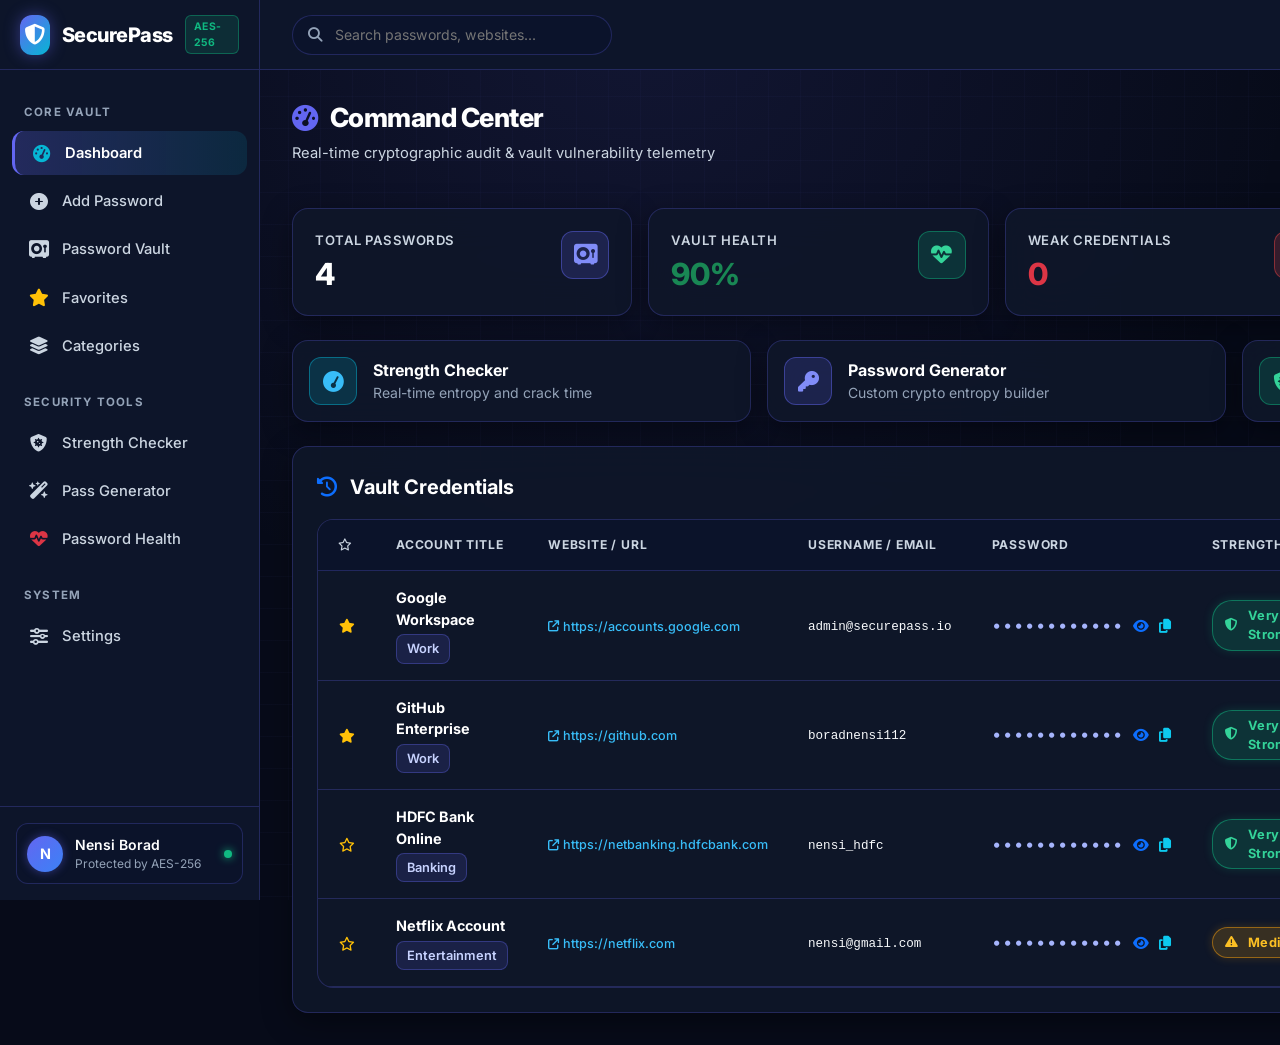
==== index.html @ ed56f52b "Enhance mobile responsiveness on GitHub Pages for Dashboard and Vault" ====
<!DOCTYPE html>
<html lang="en" data-theme="dark">
<head>
    <meta charset="utf-8" />
    <meta name="viewport" content="width=device-width, initial-scale=1.0" />
    <title>SecurePass – Smart Password Strength Checker & Secure Password Vault</title>
    
    <!-- Bootstrap 5 CSS -->
    <link href="https://cdn.jsdelivr.net/npm/bootstrap@5.3.3/dist/css/bootstrap.min.css" rel="stylesheet" />
    
    <!-- FontAwesome 6 Pro Icons -->
    <link rel="stylesheet" href="https://cdnjs.cloudflare.com/ajax/libs/font-awesome/6.5.1/css/all.min.css" />
    
    <!-- Google Fonts Inter & Poppins -->
    <link rel="preconnect" href="https://fonts.googleapis.com">
    <link rel="preconnect" href="https://fonts.gstatic.com" crossorigin>
    <link href="https://fonts.googleapis.com/css2?family=Inter:wght@300;400;500;600;700;800&family=Poppins:wght@500;600;700&display=swap" rel="stylesheet">
    
    <!-- Custom Cyber Stylesheets -->
    <link rel="stylesheet" href="wwwroot/css/cyber-theme.css" />
    <link rel="stylesheet" href="wwwroot/css/strength-meter.css" />
    <style>
        .view-section {
            display: none;
            animation: fadeIn 0.25s ease-in-out;
        }
        .view-section.active {
            display: block;
        }
        @keyframes fadeIn {
            from { opacity: 0; transform: translateY(6px); }
            to { opacity: 1; transform: translateY(0); }
        }
        .category-card {
            background: var(--bg-card);
            border: 1px solid var(--border-color);
            border-radius: var(--radius-lg);
            padding: 24px;
            transition: var(--transition-normal);
            cursor: pointer;
            text-decoration: none;
            display: block;
        }
        .category-card:hover {
            transform: translateY(-4px);
            border-color: var(--accent-purple);
            box-shadow: 0 10px 25px var(--accent-purple-glow);
        }
    </style>
</head>
<body class="cyber-grid-bg">
    <div class="app-wrapper">
        <!-- Sidebar Navigation (Exact match from _Layout.cshtml) -->
        <aside class="app-sidebar" id="appSidebar">
            <div class="sidebar-brand">
                <div class="brand-icon">
                    <i class="fa-solid fa-shield-halved"></i>
                </div>
                <div>
                    <div class="brand-text">SecurePass</div>
                </div>
                <span class="brand-badge ms-auto">AES-256</span>
            </div>

            <div class="sidebar-menu">
                <div class="menu-category-title">Core Vault</div>
                <a href="javascript:void(0)" class="nav-link-item active" onclick="navigateTo('dashboard', this)">
                    <i class="fa-solid fa-gauge-high"></i>
                    <span>Dashboard</span>
                </a>
                <a href="javascript:void(0)" class="nav-link-item" onclick="openAddModal()">
                    <i class="fa-solid fa-circle-plus"></i>
                    <span>Add Password</span>
                </a>
                <a href="javascript:void(0)" class="nav-link-item" onclick="navigateTo('vault', this)">
                    <i class="fa-solid fa-vault"></i>
                    <span>Password Vault</span>
                </a>
                <a href="javascript:void(0)" class="nav-link-item" onclick="navigateTo('favorites', this)">
                    <i class="fa-solid fa-star text-warning"></i>
                    <span>Favorites</span>
                </a>
                <a href="javascript:void(0)" class="nav-link-item" onclick="navigateTo('categories', this)">
                    <i class="fa-solid fa-layer-group"></i>
                    <span>Categories</span>
                </a>

                <div class="menu-category-title mt-2">Security Tools</div>
                <a href="javascript:void(0)" class="nav-link-item" onclick="navigateTo('checker', this)">
                    <i class="fa-solid fa-shield-virus"></i>
                    <span>Strength Checker</span>
                </a>
                <a href="javascript:void(0)" class="nav-link-item" onclick="navigateTo('generator', this)">
                    <i class="fa-solid fa-wand-magic-sparkles"></i>
                    <span>Pass Generator</span>
                </a>
                <a href="javascript:void(0)" class="nav-link-item" onclick="navigateTo('health', this)">
                    <i class="fa-solid fa-heart-pulse text-danger"></i>
                    <span>Password Health</span>
                </a>

                <div class="menu-category-title mt-2">System</div>
                <a href="javascript:void(0)" class="nav-link-item" onclick="navigateTo('settings', this)">
                    <i class="fa-solid fa-sliders"></i>
                    <span>Settings</span>
                </a>
            </div>

            <div class="sidebar-footer">
                <div class="user-quick-pill">
                    <div class="user-avatar">
                        N
                    </div>
                    <div class="overflow-hidden flex-grow-1">
                        <div class="fw-semibold text-truncate small">Nensi Borad</div>
                        <div class="text-muted small text-truncate" style="font-size: 0.75rem;">Protected by AES-256</div>
                    </div>
                    <span class="status-dot ms-2 position-static" title="Secure Session Active"></span>
                </div>
            </div>
        </aside>

        <!-- Main Content Wrapper -->
        <div class="app-main">
            <!-- Top Header -->
            <header class="app-topbar">
                <div class="topbar-left">
                    <button class="sidebar-toggle-btn d-lg-none" id="sidebarToggleBtn" onclick="toggleSidebar()">
                        <i class="fa-solid fa-bars"></i>
                    </button>
                    <div class="topbar-search-form d-none d-md-block">
                        <i class="fa-solid fa-magnifying-glass topbar-search-icon"></i>
                        <input type="text" id="globalSearchInput" class="topbar-search-input" placeholder="Search passwords, websites..." oninput="handleGlobalSearch(this.value)" />
                    </div>
                </div>

                <div class="topbar-right">
                    <button type="button" class="btn-cyber-primary py-2 px-3 small" onclick="openAddModal()">
                        <i class="fa-solid fa-plus"></i> <span class="d-none d-sm-inline">New Password</span>
                    </button>

                    <button class="icon-button" id="themeToggleBtn" title="Toggle Light/Dark Theme" onclick="toggleAppTheme()">
                        <i class="fa-solid fa-moon"></i>
                    </button>

                    <div class="user-avatar" style="width: 36px; height: 36px; cursor: pointer;" title="Nensi Borad">
                        N
                    </div>
                </div>
            </header>

            <!-- Dynamic Views Container -->
            <div class="page-container">

                <!-- 1. DASHBOARD VIEW (Default View) -->
                <div id="view-dashboard" class="view-section active">
                    <div class="page-header">
                        <div>
                            <h1 class="page-title"><i class="fa-solid fa-gauge-high"></i> Command Center</h1>
                            <p class="page-subtitle">Real-time cryptographic audit & vault vulnerability telemetry</p>
                        </div>
                        <div class="d-flex gap-2">
                            <button type="button" class="btn-cyber-primary" onclick="openAddModal()">
                                <i class="fa-solid fa-plus"></i> Add Credential
                            </button>
                            <button type="button" class="btn-cyber-outline" onclick="navigateTo('generator')">
                                <i class="fa-solid fa-wand-magic-sparkles"></i> Generator
                            </button>
                        </div>
                    </div>

                    <!-- 4 Stat Cards -->
                    <div class="row g-3 mb-4">
                        <div class="col-xl-3 col-6">
                            <div class="cyber-card stat-card h-100" onclick="navigateTo('vault')" style="cursor: pointer;">
                                <div class="stat-info">
                                    <div class="stat-label">Total Passwords</div>
                                    <div class="stat-value" id="dashTotalCount">4</div>
                                </div>
                                <div class="stat-icon purple"><i class="fa-solid fa-vault"></i></div>
                            </div>
                        </div>
                        <div class="col-xl-3 col-6">
                            <div class="cyber-card stat-card h-100" onclick="navigateTo('health')" style="cursor: pointer;">
                                <div class="stat-info">
                                    <div class="stat-label">Vault Health</div>
                                    <div class="stat-value text-success" id="dashHealthScore">85%</div>
                                </div>
                                <div class="stat-icon green"><i class="fa-solid fa-heart-pulse"></i></div>
                            </div>
                        </div>
                        <div class="col-xl-3 col-6">
                            <div class="cyber-card stat-card h-100" onclick="navigateTo('health')" style="cursor: pointer;">
                                <div class="stat-info">
                                    <div class="stat-label">Weak Credentials</div>
                                    <div class="stat-value text-danger" id="dashWeakCount">1</div>
                                </div>
                                <div class="stat-icon red"><i class="fa-solid fa-triangle-exclamation"></i></div>
                            </div>
                        </div>
                        <div class="col-xl-3 col-6">
                            <div class="cyber-card stat-card h-100" onclick="navigateTo('health')" style="cursor: pointer;">
                                <div class="stat-info">
                                    <div class="stat-label">Expired (>90d)</div>
                                    <div class="stat-value text-warning" id="dashExpiredCount">1</div>
                                </div>
                                <div class="stat-icon orange"><i class="fa-solid fa-clock-rotate-left"></i></div>
                            </div>
                        </div>
                    </div>

                    <!-- Quick Action Cards -->
                    <div class="row g-3 mb-4">
                        <div class="col-lg-4">
                            <div class="cyber-card p-3 d-flex align-items-center gap-3" onclick="navigateTo('checker')" style="cursor: pointer;">
                                <div class="stat-icon cyan"><i class="fa-solid fa-gauge-simple-high"></i></div>
                                <div>
                                    <div class="fw-bold text-theme-primary">Strength Checker</div>
                                    <div class="text-muted small">Real-time entropy and crack time</div>
                                </div>
                            </div>
                        </div>
                        <div class="col-lg-4">
                            <div class="cyber-card p-3 d-flex align-items-center gap-3" onclick="navigateTo('generator')" style="cursor: pointer;">
                                <div class="stat-icon purple"><i class="fa-solid fa-key"></i></div>
                                <div>
                                    <div class="fw-bold text-theme-primary">Password Generator</div>
                                    <div class="text-muted small">Custom crypto entropy builder</div>
                                </div>
                            </div>
                        </div>
                        <div class="col-lg-4">
                            <div class="cyber-card p-3 d-flex align-items-center gap-3" onclick="navigateTo('health')" style="cursor: pointer;">
                                <div class="stat-icon green"><i class="fa-solid fa-shield-virus"></i></div>
                                <div>
                                    <div class="fw-bold text-theme-primary">Security Health Audit</div>
                                    <div class="text-muted small">Scan duplicate and stale logins</div>
                                </div>
                            </div>
                        </div>
                    </div>

                    <!-- Recent Passwords Table -->
                    <div class="cyber-card">
                        <div class="d-flex justify-content-between align-items-center mb-3">
                            <h5 class="text-theme-primary fw-bold m-0"><i class="fa-solid fa-clock-rotate-left text-primary me-2"></i> Vault Credentials</h5>
                            <button class="btn btn-sm btn-cyber-outline py-1 px-3" onclick="navigateTo('vault')">View All &rarr;</button>
                        </div>
                        <!-- Desktop Table (>= 768px) -->
                        <div class="cyber-table-wrapper d-none d-md-block">
                            <table class="cyber-table">
                                <thead>
                                    <tr>
                                        <th style="width: 35px;"><i class="fa-regular fa-star"></i></th>
                                        <th>Account Title</th>
                                        <th>Website / URL</th>
                                        <th>Username / Email</th>
                                        <th>Password</th>
                                        <th>Strength</th>
                                        <th>Score</th>
                                        <th>Age / Expiry</th>
                                        <th class="text-end">Actions</th>
                                    </tr>
                                </thead>
                                <tbody id="dashTableBody">
                                    <!-- Populated dynamically -->
                                </tbody>
                            </table>
                        </div>
                        <!-- Mobile Cards (< 768px) -->
                        <div class="mobile-vault-cards d-md-none d-flex flex-column gap-3" id="dashMobileCards">
                            <!-- Populated dynamically -->
                        </div>
                    </div>
                </div>

                <!-- 2. PASSWORD VAULT VIEW -->
                <div id="view-vault" class="view-section">
                    <div class="page-header">
                        <div>
                            <h1 class="page-title"><i class="fa-solid fa-vault"></i> Password Vault</h1>
                            <p class="page-subtitle">Manage and audit zero-knowledge encrypted credentials</p>
                        </div>
                        <div>
                            <button type="button" class="btn-cyber-primary" onclick="openAddModal()">
                                <i class="fa-solid fa-plus"></i> Add New Password
                            </button>
                        </div>
                    </div>

                    <div class="cyber-card mb-4 p-3 d-flex justify-content-between align-items-center flex-wrap gap-3">
                        <div class="d-flex align-items-center gap-2 flex-grow-1" style="max-width: 400px;">
                            <input type="text" id="vaultFilterInput" class="cyber-input py-2" placeholder="Search accounts, usernames, domains..." oninput="renderVaultViews()">
                        </div>
                        <div class="d-flex align-items-center gap-2">
                            <select id="vaultCategoryFilter" class="cyber-select py-2" onchange="renderVaultViews()">
                                <option value="All">All Categories</option>
                                <option value="Work">Work</option>
                                <option value="Banking">Banking</option>
                                <option value="Social">Social</option>
                                <option value="Personal">Personal</option>
                                <option value="Entertainment">Entertainment</option>
                            </select>
                        </div>
                    </div>

                    <!-- Desktop Table (>= 768px) -->
                    <div class="cyber-table-wrapper d-none d-md-block">
                        <table class="cyber-table">
                            <thead>
                                <tr>
                                    <th style="width: 35px;"><i class="fa-regular fa-star"></i></th>
                                    <th>Account Title</th>
                                    <th>Website / URL</th>
                                    <th>Username / Email</th>
                                    <th>Password</th>
                                    <th>Strength</th>
                                    <th>Score</th>
                                    <th>Age / Expiry</th>
                                    <th class="text-end">Actions</th>
                                </tr>
                            </thead>
                            <tbody id="fullVaultTableBody">
                                <!-- Populated dynamically -->
                            </tbody>
                        </table>
                    </div>

                    <!-- Mobile Cards (< 768px) -->
                    <div class="mobile-vault-cards d-md-none d-flex flex-column gap-3" id="vaultMobileCards">
                        <!-- Populated dynamically -->
                    </div>
                </div>

                <!-- 3. STRENGTH CHECKER VIEW -->
                <div id="view-checker" class="view-section">
                    <div class="page-header">
                        <div>
                            <h1 class="page-title"><i class="fa-solid fa-shield-virus"></i> Real-Time Password Strength Checker</h1>
                            <p class="page-subtitle">Live Shannon entropy, brute-force crack time, and heuristic analysis</p>
                        </div>
                    </div>

                    <div class="row g-4">
                        <div class="col-lg-7">
                            <div class="cyber-card mb-4">
                                <label class="cyber-label mb-2"><i class="fa-solid fa-key me-2 text-primary"></i> Enter Password to Inspect</label>
                                <div class="input-with-icon mb-3">
                                    <i class="fa-solid fa-lock input-icon"></i>
                                    <input type="password" id="chkPassInput" class="cyber-input" placeholder="Type or paste any password..." autocomplete="off">
                                    <button type="button" id="chkEyeBtn" class="input-action-btn" onclick="toggleCheckerEye()">
                                        <i class="fa-solid fa-eye"></i>
                                    </button>
                                </div>

                                <div class="strength-bar-container mb-2">
                                    <div class="strength-bar-segment" id="cSeg1"></div>
                                    <div class="strength-bar-segment" id="cSeg2"></div>
                                    <div class="strength-bar-segment" id="cSeg3"></div>
                                    <div class="strength-bar-segment" id="cSeg4"></div>
                                </div>
                                <div class="d-flex justify-content-between align-items-center mt-2">
                                    <span class="small text-muted">Evaluation Rating:</span>
                                    <span id="chkBadge" class="badge-strength weak"><i class="fa-solid fa-circle-exclamation me-1"></i> Empty</span>
                                </div>
                            </div>

                            <div class="cyber-card">
                                <h5 class="text-theme-primary fw-bold mb-3"><i class="fa-solid fa-lightbulb text-warning me-2"></i> Security Recommendations</h5>
                                <div id="chkSuggestions">
                                    <div class="cyber-alert cyber-alert-info mb-0">
                                        <i class="fa-solid fa-info-circle"></i>
                                        <div>Type a password to evaluate its real-time resistance to attacks.</div>
                                    </div>
                                </div>
                            </div>
                        </div>

                        <div class="col-lg-5">
                            <div class="cyber-card text-center mb-4">
                                <h5 class="text-theme-primary fw-bold mb-3"><i class="fa-solid fa-shield-halved text-cyan me-2"></i> Security Score</h5>
                                <div class="circular-gauge-wrapper my-3 mx-auto">
                                    <svg class="circular-gauge-svg" viewBox="0 0 100 100">
                                        <circle class="circular-gauge-bg" cx="50" cy="50" r="45"></circle>
                                        <circle class="circular-gauge-meter" id="chkMeter" cx="50" cy="50" r="45" style="stroke-dashoffset: 283; stroke: #EF4444;"></circle>
                                    </svg>
                                    <div class="circular-gauge-content">
                                        <div class="circular-gauge-number" id="chkScoreNum">0</div>
                                        <div class="circular-gauge-unit" id="chkScoreUnit">Score</div>
                                    </div>
                                </div>
                                <div class="row g-2 mt-2">
                                    <div class="col-6">
                                        <div class="p-3 rounded-3" style="background: rgba(8, 14, 30, 0.6); border: 1px solid var(--border-color);">
                                            <div class="text-muted small mb-1">Brute-Force Crack</div>
                                            <div class="fw-bold text-theme-primary" id="chkCrackTime">Instant</div>
                                        </div>
                                    </div>
                                    <div class="col-6">
                                        <div class="p-3 rounded-3" style="background: rgba(8, 14, 30, 0.6); border: 1px solid var(--border-color);">
                                            <div class="text-muted small mb-1">Shannon Entropy</div>
                                            <div class="fw-bold text-cyan" id="chkEntropy">0 bits</div>
                                        </div>
                                    </div>
                                </div>
                            </div>

                            <div class="cyber-card">
                                <h5 class="text-theme-primary fw-bold mb-3"><i class="fa-solid fa-list-check text-primary me-2"></i> Hardness Matrix</h5>
                                <ul class="rule-checklist p-0 m-0" id="chkRuleList" style="list-style: none;">
                                    <li class="rule-item" id="r-len"><div class="rule-icon"><i class="fa-solid fa-xmark"></i></div> <span>At least 8 characters long</span></li>
                                    <li class="rule-item" id="r-up"><div class="rule-icon"><i class="fa-solid fa-xmark"></i></div> <span>Uppercase letters (A-Z)</span></li>
                                    <li class="rule-item" id="r-low"><div class="rule-icon"><i class="fa-solid fa-xmark"></i></div> <span>Lowercase letters (a-z)</span></li>
                                    <li class="rule-item" id="r-num"><div class="rule-icon"><i class="fa-solid fa-xmark"></i></div> <span>Numerical digits (0-9)</span></li>
                                    <li class="rule-item" id="r-sym"><div class="rule-icon"><i class="fa-solid fa-xmark"></i></div> <span>Special symbols (!@#$%^&*)</span></li>
                                    <li class="rule-item" id="r-rep"><div class="rule-icon"><i class="fa-solid fa-check"></i></div> <span>No repeated characters (aaa, 111)</span></li>
                                    <li class="rule-item" id="r-seq"><div class="rule-icon"><i class="fa-solid fa-check"></i></div> <span>No keyboard walks (qwerty, 12345)</span></li>
                                    <li class="rule-item" id="r-com"><div class="rule-icon"><i class="fa-solid fa-check"></i></div> <span>Not in common breached passwords list</span></li>
                                </ul>
                            </div>
                        </div>
                    </div>
                </div>

                <!-- 4. PASSWORD GENERATOR VIEW -->
                <div id="view-generator" class="view-section">
                    <div class="page-header">
                        <div>
                            <h1 class="page-title"><i class="fa-solid fa-wand-magic-sparkles"></i> Password Generator</h1>
                            <p class="page-subtitle">Cryptographically secure, random high-entropy passwords</p>
                        </div>
                    </div>

                    <div class="row justify-content-center">
                        <div class="col-lg-8">
                            <div class="cyber-card p-4 p-md-5 mb-4">
                                <div class="p-3 p-md-4 rounded-3 mb-4 d-flex align-items-center justify-content-between flex-wrap gap-3" style="background: rgba(8, 14, 30, 0.9); border: 2px solid var(--border-glow);">
                                    <span id="genDisplay" class="fs-4 font-monospace fw-bold text-theme-primary text-break" style="letter-spacing: 1px;">Click Generate</span>
                                    <div class="d-flex gap-2">
                                        <button type="button" class="btn-cyber-outline" onclick="doGeneratePass()" title="Refresh">
                                            <i class="fa-solid fa-rotate"></i> Refresh
                                        </button>
                                        <button type="button" class="btn-cyber-primary" onclick="copyGenPass()" title="Copy">
                                            <i class="fa-solid fa-copy"></i> Copy
                                        </button>
                                    </div>
                                </div>

                                <div class="mb-4">
                                    <div class="d-flex justify-content-between align-items-center mb-2">
                                        <label class="cyber-label m-0">Password Length: <span id="genLenNum" class="text-cyan fw-bold fs-5">16</span> characters</label>
                                    </div>
                                    <input type="range" class="form-range" id="genSlider" min="8" max="32" value="16" oninput="document.getElementById('genLenNum').innerText = this.value; doGeneratePass();">
                                </div>

                                <div class="row g-3 mb-4">
                                    <div class="col-md-6">
                                        <div class="d-flex align-items-center justify-content-between p-3 rounded-3" style="background: rgba(8, 14, 30, 0.6); border: 1px solid var(--border-color);">
                                            <span>Uppercase Letters (A-Z)</span>
                                            <label class="cyber-switch">
                                                <input type="checkbox" id="gUpper" checked onchange="doGeneratePass()">
                                                <span class="switch-slider"></span>
                                            </label>
                                        </div>
                                    </div>
                                    <div class="col-md-6">
                                        <div class="d-flex align-items-center justify-content-between p-3 rounded-3" style="background: rgba(8, 14, 30, 0.6); border: 1px solid var(--border-color);">
                                            <span>Lowercase Letters (a-z)</span>
                                            <label class="cyber-switch">
                                                <input type="checkbox" id="gLower" checked onchange="doGeneratePass()">
                                                <span class="switch-slider"></span>
                                            </label>
                                        </div>
                                    </div>
                                    <div class="col-md-6">
                                        <div class="d-flex align-items-center justify-content-between p-3 rounded-3" style="background: rgba(8, 14, 30, 0.6); border: 1px solid var(--border-color);">
                                            <span>Numbers (0-9)</span>
                                            <label class="cyber-switch">
                                                <input type="checkbox" id="gDigits" checked onchange="doGeneratePass()">
                                                <span class="switch-slider"></span>
                                            </label>
                                        </div>
                                    </div>
                                    <div class="col-md-6">
                                        <div class="d-flex align-items-center justify-content-between p-3 rounded-3" style="background: rgba(8, 14, 30, 0.6); border: 1px solid var(--border-color);">
                                            <span>Special Symbols (!@#$%)</span>
                                            <label class="cyber-switch">
                                                <input type="checkbox" id="gSymbols" checked onchange="doGeneratePass()">
                                                <span class="switch-slider"></span>
                                            </label>
                                        </div>
                                    </div>
                                </div>

                                <div class="d-flex justify-content-end gap-2">
                                    <button type="button" class="btn-cyber-success px-4 py-2" onclick="saveGenToVault()">
                                        <i class="fa-solid fa-vault me-1"></i> Save to Vault
                                    </button>
                                </div>
                            </div>
                        </div>
                    </div>
                </div>

                <!-- 5. FAVORITES VIEW -->
                <div id="view-favorites" class="view-section">
                    <div class="page-header">
                        <div>
                            <h1 class="page-title"><i class="fa-solid fa-star text-warning"></i> Favorite Accounts</h1>
                            <p class="page-subtitle">Starred high-priority credentials for rapid access</p>
                        </div>
                    </div>
                    <div class="row g-3" id="favoritesGrid">
                        <!-- Populated dynamically -->
                    </div>
                </div>

                <!-- 6. CATEGORIES VIEW -->
                <div id="view-categories" class="view-section">
                    <div class="page-header">
                        <div>
                            <h1 class="page-title"><i class="fa-solid fa-layer-group"></i> Categories Browser</h1>
                            <p class="page-subtitle">Credentials organized by operational domain</p>
                        </div>
                    </div>
                    <div class="row g-3" id="categoriesGrid">
                        <!-- Populated dynamically -->
                    </div>
                </div>

                <!-- 7. HEALTH AUDITOR VIEW -->
                <div id="view-health" class="view-section">
                    <div class="page-header">
                        <div>
                            <h1 class="page-title"><i class="fa-solid fa-heart-pulse text-danger"></i> Vault Health Auditor</h1>
                            <p class="page-subtitle">Vulnerability assessment across all stored credentials</p>
                        </div>
                    </div>

                    <div class="row g-3 mb-4">
                        <div class="col-md-3">
                            <div class="cyber-card stat-card">
                                <div class="stat-info">
                                    <div class="stat-label">Health Score</div>
                                    <div class="stat-value text-success" id="hAudScore">85%</div>
                                </div>
                                <div class="stat-icon green"><i class="fa-solid fa-shield-heart"></i></div>
                            </div>
                        </div>
                        <div class="col-md-3">
                            <div class="cyber-card stat-card">
                                <div class="stat-info">
                                    <div class="stat-label">Weak Passwords</div>
                                    <div class="stat-value text-danger" id="hAudWeak">1</div>
                                </div>
                                <div class="stat-icon red"><i class="fa-solid fa-triangle-exclamation"></i></div>
                            </div>
                        </div>
                        <div class="col-md-3">
                            <div class="cyber-card stat-card">
                                <div class="stat-info">
                                    <div class="stat-label">Reused Passwords</div>
                                    <div class="stat-value text-warning" id="hAudDup">0</div>
                                </div>
                                <div class="stat-icon orange"><i class="fa-solid fa-clone"></i></div>
                            </div>
                        </div>
                        <div class="col-md-3">
                            <div class="cyber-card stat-card">
                                <div class="stat-info">
                                    <div class="stat-label">Expired (>90d)</div>
                                    <div class="stat-value text-cyan" id="hAudExp">1</div>
                                </div>
                                <div class="stat-icon cyan"><i class="fa-solid fa-clock-rotate-left"></i></div>
                            </div>
                        </div>
                    </div>

                    <div class="cyber-card">
                        <h5 class="text-theme-primary fw-bold mb-3"><i class="fa-solid fa-triangle-exclamation text-warning me-2"></i> Detected Security Issues</h5>
                        <div id="hAudAlerts"></div>
                    </div>
                </div>

                <!-- 8. SETTINGS VIEW -->
                <div id="view-settings" class="view-section">
                    <div class="page-header">
                        <div>
                            <h1 class="page-title"><i class="fa-solid fa-sliders"></i> System Settings</h1>
                            <p class="page-subtitle">Configure vault preferences & security watchdogs</p>
                        </div>
                    </div>

                    <div class="cyber-card" style="max-width: 700px;">
                        <div class="cyber-form-group mb-4">
                            <label class="cyber-label">Theme Preference</label>
                            <div class="d-flex gap-3">
                                <button type="button" class="btn-cyber-outline" onclick="setAppTheme('dark')"><i class="fa-solid fa-moon me-1"></i> Dark Mode (Cyber)</button>
                                <button type="button" class="btn-cyber-outline" onclick="setAppTheme('light')"><i class="fa-solid fa-sun me-1"></i> Light Mode</button>
                            </div>
                        </div>
                        <div class="cyber-form-group mb-4">
                            <label class="cyber-label">Auto-Lock Inactivity Watchdog</label>
                            <select class="cyber-select" style="max-width: 300px;">
                                <option value="15">15 Minutes</option>
                                <option value="30" selected>30 Minutes</option>
                                <option value="60">1 Hour</option>
                            </select>
                            <span class="text-muted small mt-1 d-block">Automatically locks vault if no mouse or keystroke activity is detected.</span>
                        </div>
                        <div class="cyber-form-group mb-3">
                            <label class="cyber-label">Default Generator Length</label>
                            <input type="number" class="cyber-input" value="16" min="8" max="32" style="max-width: 150px;">
                        </div>
                    </div>
                </div>

            </div>
        </div>
    </div>

    <!-- Modal: Add New Password -->
    <div class="modal fade" id="addPasswordModal" tabindex="-1" aria-hidden="true">
        <div class="modal-dialog modal-dialog-centered">
            <div class="modal-content">
                <div class="modal-header">
                    <h5 class="modal-title"><i class="fa-solid fa-plus text-primary me-2"></i> Add Account to Vault</h5>
                    <button type="button" class="btn-close" data-bs-dismiss="modal" aria-label="Close"></button>
                </div>
                <div class="modal-body">
                    <form id="addVaultForm" onsubmit="event.preventDefault(); handleAddVaultSubmit();">
                        <div class="cyber-form-group mb-3">
                            <label class="cyber-label">Account Title *</label>
                            <input type="text" id="mTitle" class="cyber-input" placeholder="e.g. GitHub, Google, Banking" required>
                        </div>
                        <div class="cyber-form-group mb-3">
                            <label class="cyber-label">Category</label>
                            <select id="mCategory" class="cyber-select">
                                <option value="Work">Work</option>
                                <option value="Banking">Banking</option>
                                <option value="Social">Social</option>
                                <option value="Personal">Personal</option>
                                <option value="Entertainment">Entertainment</option>
                            </select>
                        </div>
                        <div class="cyber-form-group mb-3">
                            <label class="cyber-label">Website or App URL</label>
                            <input type="url" id="mWebsite" class="cyber-input" placeholder="https://...">
                        </div>
                        <div class="cyber-form-group mb-3">
                            <label class="cyber-label">Username or Email *</label>
                            <input type="text" id="mUsername" class="cyber-input" placeholder="e.g. nensi@domain.com" required>
                        </div>
                        <div class="cyber-form-group mb-3">
                            <label class="cyber-label">Password *</label>
                            <div class="input-with-icon">
                                <i class="fa-solid fa-lock input-icon"></i>
                                <input type="password" id="mPassword" class="cyber-input" placeholder="Enter master password" required oninput="handleModalPassEval(this.value)">
                            </div>
                            <div id="mPassBadge" class="mt-2"></div>
                        </div>
                        <div class="cyber-form-group mb-3">
                            <label class="cyber-label">Notes (Optional)</label>
                            <textarea id="mNotes" class="cyber-textarea" rows="2" placeholder="Recovery codes, PIN, etc."></textarea>
                        </div>
                        <div class="d-flex justify-content-end gap-2 mt-4">
                            <button type="button" class="btn-cyber-outline" data-bs-dismiss="modal">Cancel</button>
                            <button type="submit" class="btn-cyber-primary"><i class="fa-solid fa-floppy-disk me-1"></i> Save to Vault</button>
                        </div>
                    </form>
                </div>
            </div>
        </div>
    </div>

    <!-- Bootstrap 5 Bundle JS -->
    <script src="https://cdn.jsdelivr.net/npm/bootstrap@5.3.3/dist/js/bootstrap.bundle.min.js"></script>

    <!-- Core Engines -->
    <script src="wwwroot/js/password-analyzer.js"></script>
    <script src="wwwroot/js/password-generator.js"></script>

    <script>
        // Data Store
        const initialVault = [
            { id: 1, title: 'Google Workspace', website: 'https://accounts.google.com', username: 'admin@securepass.io', pass: 'K9#mQ!vL2$pZ8*wY', category: 'Work', isFav: true, date: '2026-08-15', ageDays: 24 },
            { id: 2, title: 'GitHub Enterprise', website: 'https://github.com', username: 'boradnensi112', pass: 'Gh#88!SecureP@ss2026', category: 'Work', isFav: true, date: '2026-08-20', ageDays: 19 },
            { id: 3, title: 'HDFC Bank Online', website: 'https://netbanking.hdfcbank.com', username: 'nensi_hdfc', pass: 'B@nk#99SecureVault!', category: 'Banking', isFav: false, date: '2026-05-30', ageDays: 101 },
            { id: 4, title: 'Netflix Account', website: 'https://netflix.com', username: 'nensi@gmail.com', pass: 'Stream@2026!', category: 'Entertainment', isFav: false, date: '2026-08-28', ageDays: 11 }
        ];

        let vault = JSON.parse(localStorage.getItem('securepass_vault_store')) || initialVault;

        function persistVault() {
            localStorage.setItem('securepass_vault_store', JSON.stringify(vault));
            renderDashboard();
            renderVaultViews();
            renderFavorites();
            renderCategories();
            renderHealth();
        }

        // Navigation Router
        function navigateTo(viewName, el) {
            document.querySelectorAll('.view-section').forEach(v => v.classList.remove('active'));
            document.querySelectorAll('.nav-link-item').forEach(l => l.classList.remove('active'));
            
            const target = document.getElementById('view-' + viewName);
            if (target) target.classList.add('active');

            if (el) {
                el.classList.add('active');
            } else {
                const match = Array.from(document.querySelectorAll('.nav-link-item')).find(a => a.getAttribute('onclick')?.includes(viewName));
                if (match) match.classList.add('active');
            }

            // Close mobile sidebar if open
            document.getElementById('appSidebar').classList.remove('show');
            window.scrollTo({ top: 0, behavior: 'smooth' });
        }

        function toggleSidebar() {
            document.getElementById('appSidebar').classList.toggle('show');
        }

        // Theme Switcher
        function setAppTheme(mode) {
            document.documentElement.setAttribute('data-theme', mode);
            const icon = document.querySelector('#themeToggleBtn i');
            if (icon) icon.className = mode === 'dark' ? 'fa-solid fa-moon' : 'fa-solid fa-sun';
            localStorage.setItem('sp_theme', mode);
        }

        function toggleAppTheme() {
            const cur = document.documentElement.getAttribute('data-theme') || 'dark';
            setAppTheme(cur === 'dark' ? 'light' : 'dark');
        }

        const savedTh = localStorage.getItem('sp_theme') || 'dark';
        setAppTheme(savedTh);

        // Global Search
        function handleGlobalSearch(q) {
            navigateTo('vault');
            document.getElementById('vaultFilterInput').value = q;
            renderVaultViews();
        }

        // Modal Management
        function openAddModal(prefillPass = '') {
            if (prefillPass) {
                document.getElementById('mPassword').value = prefillPass;
                handleModalPassEval(prefillPass);
            }
            new bootstrap.Modal(document.getElementById('addPasswordModal')).show();
        }

        function handleModalPassEval(val) {
            const badge = document.getElementById('mPassBadge');
            if (!val) { badge.innerHTML = ''; return; }
            const res = SecurePassAnalyzer.analyze(val);
            badge.innerHTML = `<span class="badge-strength ${res.strengthLevel.toLowerCase().replace(' ', '-')}"><i class="fa-solid fa-shield-halved me-1"></i> ${res.strengthLevel} (${res.score}/100)</span>`;
        }

        function handleAddVaultSubmit() {
            const title = document.getElementById('mTitle').value;
            const category = document.getElementById('mCategory').value;
            const website = document.getElementById('mWebsite').value;
            const username = document.getElementById('mUsername').value;
            const pass = document.getElementById('mPassword').value;

            const newItem = {
                id: Date.now(),
                title,
                category,
                website,
                username,
                pass,
                isFav: false,
                date: new Date().toISOString().split('T')[0],
                ageDays: 0
            };

            vault.unshift(newItem);
            persistVault();
            document.getElementById('addVaultForm').reset();
            document.getElementById('mPassBadge').innerHTML = '';
            bootstrap.Modal.getInstance(document.getElementById('addPasswordModal')).hide();
        }

        // Render Table Row Helper
        function renderRowHtml(item) {
            const analysis = SecurePassAnalyzer.analyze(item.pass);
            const isExp = item.ageDays >= 90;
            const strengthClass = analysis.strengthLevel.toLowerCase().replace(' ', '-');
            const iconMap = {
                'Very Strong': 'fa-shield-halved',
                'Strong': 'fa-shield-check',
                'Medium': 'fa-triangle-exclamation',
                'Weak': 'fa-circle-exclamation'
            };

            return `
                <tr>
                    <td>
                        <button type="button" class="btn btn-sm btn-link p-0 text-warning" onclick="toggleFavorite(${item.id})">
                            <i class="fa-${item.isFav ? 'solid' : 'regular'} fa-star"></i>
                        </button>
                    </td>
                    <td>
                        <div class="fw-bold text-theme-primary">${item.title}</div>
                        <span class="badge-category mt-1">${item.category}</span>
                    </td>
                    <td>
                        ${item.website ? `<a href="${item.website}" target="_blank" class="cell-website-link small d-inline-flex align-items-center gap-1"><i class="fa-solid fa-arrow-up-right-from-square" style="font-size: 0.7rem;"></i> ${item.website}</a>` : `<span class="text-theme-muted small">—</span>`}
                    </td>
                    <td><span class="cell-username-text small">${item.username}</span></td>
                    <td>
                        <div class="d-flex align-items-center gap-2">
                            <span class="cell-masked-dots" id="pass-dots-${item.id}">••••••••••••</span>
                            <button type="button" class="btn btn-sm btn-link text-primary p-0" title="Reveal Password" onclick="toggleReveal(${item.id})">
                                <i class="fa-solid fa-eye" id="eye-${item.id}"></i>
                            </button>
                            <button type="button" class="btn btn-sm btn-link text-info p-0" title="Copy" onclick="copyValue('${item.pass}')">
                                <i class="fa-solid fa-copy"></i>
                            </button>
                        </div>
                    </td>
                    <td>
                        <span class="badge-strength ${strengthClass}">
                            <i class="fa-solid ${iconMap[analysis.strengthLevel] || 'fa-shield-halved'} me-1"></i> ${analysis.strengthLevel}
                        </span>
                    </td>
                    <td>
                        <span class="fw-bold text-theme-primary fs-6">${analysis.score}</span><span class="text-theme-secondary opacity-75 small">/100</span>
                    </td>
                    <td>
                        ${isExp ? `<span class="badge bg-danger text-theme-primary small"><i class="fa-solid fa-clock-rotate-left me-1"></i> ${item.ageDays}d (Expired)</span>` : `<span class="badge-age"><i class="fa-regular fa-clock text-info me-1"></i> ${item.ageDays === 0 ? 'Today' : item.ageDays + 'd ago'}</span>`}
                    </td>
                    <td class="text-end">
                        <button class="btn btn-sm btn-cyber-danger py-1 px-2" title="Delete" onclick="deleteItem(${item.id})">
                            <i class="fa-solid fa-trash-can"></i>
                        </button>
                    </td>
                </tr>
            `;
        }

        function toggleReveal(id) {
            const span = document.getElementById(`pass-dots-${id}`);
            const icon = document.getElementById(`eye-${id}`);
            const item = vault.find(i => i.id === id);
            if (!item) return;

            if (span.innerText === '••••••••••••') {
                span.innerText = item.pass;
                span.className = 'cell-username-text small font-monospace';
                icon.className = 'fa-solid fa-eye-slash';
                setTimeout(() => {
                    span.innerText = '••••••••••••';
                    span.className = 'cell-masked-dots';
                    icon.className = 'fa-solid fa-eye';
                }, 12000);
            } else {
                span.innerText = '••••••••••••';
                span.className = 'cell-masked-dots';
                icon.className = 'fa-solid fa-eye';
            }
        }

        function toggleFavorite(id) {
            const item = vault.find(i => i.id === id);
            if (item) { item.isFav = !item.isFav; persistVault(); }
        }

        function deleteItem(id) {
            if (confirm('Are you sure you want to delete this password permanently?')) {
                vault = vault.filter(i => i.id !== id);
                persistVault();
            }
        }

        function copyValue(val) {
            navigator.clipboard.writeText(val).then(() => alert('Password copied to clipboard!'));
        }

        function renderCardHtml(item) {
            const analysis = SecurePassAnalyzer.analyze(item.pass);
            const isExp = item.ageDays >= 90;
            const strengthClass = analysis.strengthLevel === 'Very Strong' ? 'very-strong' : analysis.strengthLevel.toLowerCase();
            const iconMap = {
                'Very Strong': 'fa-shield-halved',
                'Strong': 'fa-shield-check',
                'Medium': 'fa-triangle-exclamation',
                'Weak': 'fa-circle-exclamation'
            };

            return `
                <div class="mobile-vault-card">
                    <div class="mobile-vault-header">
                        <div class="mobile-vault-title">
                            <button type="button" class="btn btn-sm btn-link p-0 text-warning me-1" onclick="toggleFavorite(${item.id})">
                                <i class="fa-${item.isFav ? 'solid' : 'regular'} fa-star"></i>
                            </button>
                            <span>${item.title}</span>
                        </div>
                        <span class="badge-category">${item.category}</span>
                    </div>

                    <div class="mobile-vault-data-box">
                        ${item.website ? `
                            <div class="mobile-data-row">
                                <span class="mobile-data-label">Website</span>
                                <a href="${item.website}" target="_blank" class="cell-website-link small d-inline-flex align-items-center gap-1 text-truncate" style="max-width: 190px;">
                                    <i class="fa-solid fa-arrow-up-right-from-square" style="font-size: 0.7rem;"></i> ${item.website}
                                </a>
                            </div>
                        ` : ''}
                        <div class="mobile-data-row">
                            <span class="mobile-data-label">Username</span>
                            <span class="cell-username-text small">${item.username}</span>
                        </div>
                        <div class="mobile-data-row">
                            <span class="mobile-data-label">Password</span>
                            <div class="d-flex align-items-center gap-2">
                                <span class="cell-masked-dots" id="pass-mob-dots-${item.id}">••••••••••••</span>
                                <button type="button" class="btn btn-sm btn-link text-primary p-0" title="Reveal" onclick="toggleRevealMob(${item.id})">
                                    <i class="fa-solid fa-eye" id="eye-mob-${item.id}"></i>
                                </button>
                                <button type="button" class="btn btn-sm btn-link text-info p-0" title="Copy" onclick="copyValue('${item.pass}')">
                                    <i class="fa-solid fa-copy"></i>
                                </button>
                            </div>
                        </div>
                        <div class="mobile-data-row">
                            <span class="mobile-data-label">Strength</span>
                            <div class="d-flex align-items-center gap-1">
                                <span class="badge-strength ${strengthClass} py-0 px-2" style="font-size: 0.75rem;">
                                    <i class="fa-solid ${iconMap[analysis.strengthLevel] || 'fa-shield-halved'} me-1"></i> ${analysis.strengthLevel}
                                </span>
                                <span class="fw-bold text-theme-primary small">${analysis.score}/100</span>
                            </div>
                        </div>
                    </div>

                    <div class="mobile-vault-footer">
                        <div>
                            ${isExp ? `<span class="badge bg-danger text-theme-primary small"><i class="fa-solid fa-clock-rotate-left me-1"></i> ${item.ageDays}d (Expired)</span>` : `<span class="badge-age"><i class="fa-regular fa-clock text-info me-1"></i> ${item.ageDays === 0 ? 'Today' : item.ageDays + 'd ago'}</span>`}
                        </div>
                        <div>
                            <button class="btn btn-sm btn-cyber-danger py-1 px-3" title="Delete" onclick="deleteItem(${item.id})">
                                <i class="fa-solid fa-trash-can me-1"></i> Delete
                            </button>
                        </div>
                    </div>
                </div>
            `;
        }

        function toggleRevealMob(id) {
            const span = document.getElementById(`pass-mob-dots-${id}`);
            const icon = document.getElementById(`eye-mob-${id}`);
            const item = vault.find(i => i.id === id);
            if (!item) return;

            if (span.innerText === '••••••••••••') {
                span.innerText = item.pass;
                span.className = 'cell-username-text small font-monospace';
                icon.className = 'fa-solid fa-eye-slash';
                setTimeout(() => {
                    span.innerText = '••••••••••••';
                    span.className = 'cell-masked-dots';
                    icon.className = 'fa-solid fa-eye';
                }, 12000);
            } else {
                span.innerText = '••••••••••••';
                span.className = 'cell-masked-dots';
                icon.className = 'fa-solid fa-eye';
            }
        }

        // Render Dashboard
        function renderDashboard() {
            document.getElementById('dashTotalCount').innerText = vault.length;
            let weak = 0; let exp = 0; let totalScore = 0;
            vault.forEach(i => {
                const res = SecurePassAnalyzer.analyze(i.pass);
                totalScore += res.score;
                if (res.score < 60) weak++;
                if (i.ageDays >= 90) exp++;
            });
            const avg = vault.length > 0 ? Math.round(totalScore / vault.length) : 100;
            document.getElementById('dashHealthScore').innerText = avg + '%';
            document.getElementById('dashWeakCount').innerText = weak;
            document.getElementById('dashExpiredCount').innerText = exp;

            const tbody = document.getElementById('dashTableBody');
            if (tbody) tbody.innerHTML = vault.slice(0, 5).map(renderRowHtml).join('');
            const mobCards = document.getElementById('dashMobileCards');
            if (mobCards) mobCards.innerHTML = vault.slice(0, 5).map(renderCardHtml).join('');
        }

        // Render Vault
        function renderVaultViews() {
            const q = (document.getElementById('vaultFilterInput')?.value || '').toLowerCase();
            const cat = document.getElementById('vaultCategoryFilter')?.value || 'All';

            const filtered = vault.filter(i => {
                const matchQ = i.title.toLowerCase().includes(q) || (i.website && i.website.toLowerCase().includes(q)) || i.username.toLowerCase().includes(q);
                const matchCat = cat === 'All' || i.category === cat;
                return matchQ && matchCat;
            });

            const tbody = document.getElementById('fullVaultTableBody');
            const mobCards = document.getElementById('vaultMobileCards');
            if (filtered.length === 0) {
                if (tbody) tbody.innerHTML = `<tr><td colspan="9" class="text-center py-4 text-muted">No accounts match search criteria.</td></tr>`;
                if (mobCards) mobCards.innerHTML = `<div class="text-center py-4 text-muted">No accounts match search criteria.</div>`;
            } else {
                if (tbody) tbody.innerHTML = filtered.map(renderRowHtml).join('');
                if (mobCards) mobCards.innerHTML = filtered.map(renderCardHtml).join('');
            }
        }

        // Render Favorites
        function renderFavorites() {
            const favs = vault.filter(i => i.isFav);
            const grid = document.getElementById('favoritesGrid');
            if (favs.length === 0) {
                grid.innerHTML = `<div class="col-12 text-center py-5 text-muted"><i class="fa-regular fa-star fs-1 mb-2"></i><div>No favorite accounts yet. Star any account in the vault for quick access.</div></div>`;
                return;
            }
            grid.innerHTML = favs.map(item => `
                <div class="col-lg-4 col-md-6">
                    <div class="cyber-card h-100 d-flex flex-column justify-content-between p-4">
                        <div>
                            <div class="d-flex justify-content-between align-items-start mb-2">
                                <h5 class="text-theme-primary fw-bold m-0">${item.title}</h5>
                                <button type="button" class="btn btn-sm btn-link p-0 text-warning" onclick="toggleFavorite(${item.id})"><i class="fa-solid fa-star"></i></button>
                            </div>
                            <span class="badge-category mb-3">${item.category}</span>
                            <div class="p-3 rounded-3 mb-3" style="background: rgba(8, 14, 30, 0.7); border: 1px solid var(--border-color);">
                                <div class="text-theme-muted small mb-1">Username / Email</div>
                                <div class="cell-username-text small mb-2">${item.username}</div>
                                <hr class="border-secondary opacity-25 my-2">
                                <div class="text-theme-muted small mb-1">Password</div>
                                <div class="d-flex justify-content-between align-items-center">
                                    <span class="cell-masked-dots" id="pass-dots-${item.id}">••••••••••••</span>
                                    <div class="d-flex gap-2">
                                        <button class="btn btn-sm btn-link text-primary p-0" onclick="toggleReveal(${item.id})"><i class="fa-solid fa-eye"></i></button>
                                        <button class="btn btn-sm btn-link text-info p-0" onclick="copyValue('${item.pass}')"><i class="fa-solid fa-copy"></i></button>
                                    </div>
                                </div>
                            </div>
                        </div>
                    </div>
                </div>
            `).join('');
        }

        // Render Categories
        function renderCategories() {
            const cats = ['Work', 'Banking', 'Social', 'Personal', 'Entertainment'];
            const grid = document.getElementById('categoriesGrid');
            grid.innerHTML = cats.map(c => {
                const count = vault.filter(i => i.category === c).length;
                const icon = c === 'Banking' ? 'fa-building-columns' : c === 'Work' ? 'fa-briefcase' : c === 'Social' ? 'fa-share-nodes' : c === 'Entertainment' ? 'fa-film' : 'fa-user';
                return `
                    <div class="col-md-4 col-sm-6">
                        <div class="category-card" onclick="document.getElementById('vaultCategoryFilter').value='${c}'; navigateTo('vault'); renderVaultViews();">
                            <div class="d-flex align-items-center gap-3">
                                <div class="stat-icon purple" style="width: 44px; height: 44px; font-size: 1.2rem;"><i class="fa-solid ${icon}"></i></div>
                                <div>
                                    <h5 class="fw-bold text-theme-primary m-0">${c}</h5>
                                    <span class="text-muted small">${count} Credentials Stored</span>
                                </div>
                            </div>
                        </div>
                    </div>
                `;
            }).join('');
        }

        // Render Health
        function renderHealth() {
            let weak = 0; let exp = 0; let totalScore = 0;
            let passMap = {}; let dup = 0;
            vault.forEach(i => {
                const res = SecurePassAnalyzer.analyze(i.pass);
                totalScore += res.score;
                if (res.score < 60) weak++;
                if (i.ageDays >= 90) exp++;
                passMap[i.pass] = (passMap[i.pass] || 0) + 1;
            });
            Object.values(passMap).forEach(c => { if (c > 1) dup += c; });

            const avg = vault.length > 0 ? Math.round(totalScore / vault.length) : 100;
            document.getElementById('hAudScore').innerText = avg + '%';
            document.getElementById('hAudWeak').innerText = weak;
            document.getElementById('hAudDup').innerText = dup;
            document.getElementById('hAudExp').innerText = exp;

            let alerts = '';
            if (weak > 0) {
                alerts += `<div class="cyber-alert cyber-alert-danger mb-2"><i class="fa-solid fa-triangle-exclamation"></i><div><strong>${weak} Weak Passwords:</strong> Credentials with low entropy score. Upgrade with generator.</div></div>`;
            }
            if (dup > 0) {
                alerts += `<div class="cyber-alert cyber-alert-warning mb-2"><i class="fa-solid fa-clone"></i><div><strong>${dup} Accounts Share Same Password:</strong> Reusing passwords increases breach impact.</div></div>`;
            }
            if (exp > 0) {
                alerts += `<div class="cyber-alert cyber-alert-info mb-2"><i class="fa-solid fa-clock-rotate-left"></i><div><strong>${exp} Passwords Older than 90 Days:</strong> Industry standards recommend quarterly rotation.</div></div>`;
            }
            if (!alerts) {
                alerts = `<div class="cyber-alert cyber-alert-success mb-0"><i class="fa-solid fa-circle-check"></i><div>Outstanding vault health! No security vulnerabilities detected.</div></div>`;
            }
            document.getElementById('hAudAlerts').innerHTML = alerts;
        }

        // Checker Logic
        const chkInput = document.getElementById('chkPassInput');
        chkInput.addEventListener('input', (e) => {
            const val = e.target.value;
            const res = SecurePassAnalyzer.analyze(val);

            const segs = [document.getElementById('cSeg1'), document.getElementById('cSeg2'), document.getElementById('cSeg3'), document.getElementById('cSeg4')];
            segs.forEach(s => { s.className = 'strength-bar-segment'; s.style.backgroundColor = ''; });
            if (res.score > 0) {
                const count = res.score >= 90 ? 4 : res.score >= 70 ? 3 : res.score >= 40 ? 2 : 1;
                for (let i = 0; i < count; i++) segs[i].style.backgroundColor = res.colorHex;
            }

            const iconMap = { 'Very Strong': 'fa-shield-halved', 'Strong': 'fa-shield-check', 'Medium': 'fa-triangle-exclamation', 'Weak': 'fa-circle-exclamation', 'Empty': 'fa-circle-exclamation' };
            const b = document.getElementById('chkBadge');
            b.className = `badge-strength ${res.strengthLevel.toLowerCase().replace(' ', '-')}`;
            b.innerHTML = `<i class="fa-solid ${iconMap[res.strengthLevel] || 'fa-shield-halved'} me-1"></i> ${res.strengthLevel}`;

            const meter = document.getElementById('chkMeter');
            const offset = 283 - (res.score / 100 * 283);
            meter.style.strokeDashoffset = offset;
            meter.style.stroke = res.colorHex;
            document.getElementById('chkScoreNum').innerText = res.score;
            document.getElementById('chkScoreUnit').innerText = res.strengthLevel;

            document.getElementById('chkCrackTime').innerText = res.crackTimeFormatted;
            document.getElementById('chkEntropy').innerText = `${res.entropyBits} bits`;

            setRuleState('r-len', res.hasMinLength);
            setRuleState('r-up', res.hasUppercase);
            setRuleState('r-low', res.hasLowercase);
            setRuleState('r-num', res.hasNumbers);
            setRuleState('r-sym', res.hasSpecialChars);
            setRuleState('r-rep', res.hasNoRepeatedChars);
            setRuleState('r-seq', res.hasNoSequentialChars);
            setRuleState('r-com', res.isNotCommon);

            const sug = document.getElementById('chkSuggestions');
            if (res.suggestions && res.suggestions.length > 0) {
                sug.innerHTML = res.suggestions.map(s => `<div class="cyber-alert cyber-alert-${res.score >= 80 ? 'success' : res.score >= 50 ? 'warning' : 'danger'} mb-2"><i class="fa-solid ${res.score >= 80 ? 'fa-circle-check' : 'fa-triangle-exclamation'}"></i><div>${s}</div></div>`).join('');
            } else {
                sug.innerHTML = `<div class="cyber-alert cyber-alert-success mb-0"><i class="fa-solid fa-circle-check"></i><div>Excellent! Highly resistant to brute-force and dictionary attacks.</div></div>`;
            }
        });

        function setRuleState(id, passed) {
            const el = document.getElementById(id);
            if (!el) return;
            el.className = passed ? 'rule-item passed' : 'rule-item';
            el.querySelector('.rule-icon').innerHTML = passed ? '<i class="fa-solid fa-check"></i>' : '<i class="fa-solid fa-xmark"></i>';
        }

        function toggleCheckerEye() {
            const isP = chkInput.type === 'password';
            chkInput.type = isP ? 'text' : 'password';
            document.querySelector('#chkEyeBtn i').className = isP ? 'fa-solid fa-eye-slash' : 'fa-solid fa-eye';
        }

        // Generator Logic
        function doGeneratePass() {
            const len = parseInt(document.getElementById('genSlider').value) || 16;
            const pass = SecurePassGenerator.generate({
                length: len,
                includeUppercase: document.getElementById('gUpper').checked,
                includeLowercase: document.getElementById('gLower').checked,
                includeDigits: document.getElementById('gDigits').checked,
                includeSpecial: document.getElementById('gSymbols').checked
            });
            document.getElementById('genDisplay').innerText = pass;
        }

        function copyGenPass() {
            const p = document.getElementById('genDisplay').innerText;
            if (p && p !== 'Click Generate') copyValue(p);
        }

        function saveGenToVault() {
            const p = document.getElementById('genDisplay').innerText;
            if (p && p !== 'Click Generate') openAddModal(p);
        }

        // On Load Init
        window.addEventListener('DOMContentLoaded', () => {
            renderDashboard();
            renderVaultViews();
            renderFavorites();
            renderCategories();
            renderHealth();
            doGeneratePass();
        });
    </script>
</body>
</html>
---- wwwroot/css/cyber-theme.css ----
:root {
    --bg-primary: #070B19;
    --bg-secondary: #0D152A;
    --bg-card: rgba(15, 23, 42, 0.9);
    --bg-card-hover: rgba(22, 33, 62, 0.98);
    --bg-input: #0B132B;
    --border-color: rgba(99, 102, 241, 0.25);
    --border-glow: rgba(99, 102, 241, 0.55);
    --text-primary: #FFFFFF;
    --text-secondary: #CBD5E1;
    --text-muted: #94A3B8;
    --accent-purple: #6366F1;
    --accent-purple-glow: rgba(99, 102, 241, 0.45);
    --accent-cyan: #06B6D4;
    --accent-cyan-glow: rgba(6, 182, 212, 0.45);
    --success-green: #10B981;
    --success-glow: rgba(16, 185, 129, 0.45);
    --warning-orange: #F59E0B;
    --danger-red: #EF4444;
    --sidebar-width: 260px;
    --topbar-height: 70px;
    --radius-lg: 16px;
    --radius-md: 12px;
    --radius-sm: 8px;
    --transition-fast: 0.2s cubic-bezier(0.4, 0, 0.2, 1);
    --transition-normal: 0.3s cubic-bezier(0.4, 0, 0.2, 1);
}

[data-theme="light"] {
    --bg-primary: #F1F5F9;
    --bg-secondary: #FFFFFF;
    --bg-card: #FFFFFF;
    --bg-card-hover: #F8FAFC;
    --bg-input: #FFFFFF;
    --border-color: #E2E8F0;
    --border-glow: rgba(99, 102, 241, 0.4);
    --text-primary: #0F172A;
    --text-secondary: #334155;
    --text-muted: #64748B;
}

* {
    margin: 0;
    padding: 0;
    box-sizing: border-box;
}

body {
    font-family: 'Inter', system-ui, -apple-system, BlinkMacSystemFont, 'Segoe UI', Roboto, sans-serif;
    background-color: var(--bg-primary);
    color: var(--text-primary);
    min-height: 100vh;
    overflow-x: hidden;
    line-height: 1.5;
}

h1, h2, h3, h4, h5, h6 {
    color: var(--text-primary);
    font-weight: 700;
}

p, span, label {
    color: inherit;
}

/* Universal Text Theme Helpers */
.text-theme-primary {
    color: var(--text-primary) !important;
}

.text-theme-secondary {
    color: var(--text-secondary) !important;
}

.text-theme-muted {
    color: var(--text-muted) !important;
}

.text-secondary {
    color: var(--text-secondary) !important;
}

.text-muted {
    color: var(--text-muted) !important;
}

/* Light Theme Visibility Overrides */
[data-theme="light"] .text-white {
    color: #0F172A !important;
}

[data-theme="light"] .text-light {
    color: #334155 !important;
}

[data-theme="light"] .bg-dark {
    background-color: #F8FAFC !important;
}

[data-theme="light"] .border-secondary {
    border-color: #CBD5E1 !important;
}

[data-theme="light"] .cyber-grid-bg {
    background-color: #F1F5F9;
    background-image: 
        radial-gradient(circle at 50% 0%, rgba(99, 102, 241, 0.08) 0%, transparent 60%),
        linear-gradient(rgba(0, 0, 0, 0.03) 1px, transparent 1px),
        linear-gradient(90deg, rgba(0, 0, 0, 0.03) 1px, transparent 1px);
}

[data-theme="light"] .cyber-card {
    box-shadow: 0 4px 20px rgba(0, 0, 0, 0.06);
}

[data-theme="light"] .cyber-card:hover {
    box-shadow: 0 8px 30px rgba(0, 0, 0, 0.1);
}

[data-theme="light"] .dropdown-menu {
    background: #FFFFFF !important;
    border: 1px solid #E2E8F0 !important;
    box-shadow: 0 10px 30px rgba(0, 0, 0, 0.15) !important;
}

[data-theme="light"] .dropdown-item {
    color: #0F172A !important;
}

[data-theme="light"] .dropdown-item:hover {
    background: #F1F5F9 !important;
}

[data-theme="light"] .dropdown-divider {
    border-color: #E2E8F0 !important;
}

[data-theme="light"] .modal-content {
    background: #FFFFFF !important;
    color: #0F172A !important;
    border: 1px solid #E2E8F0 !important;
}

[data-theme="light"] .cyber-table th {
    background: #F8FAFC !important;
    color: #334155 !important;
    border-bottom: 2px solid #E2E8F0 !important;
}

[data-theme="light"] .cyber-table td {
    border-bottom: 1px solid #E2E8F0 !important;
    color: #0F172A !important;
}

[data-theme="light"] .user-quick-pill {
    background: #F8FAFC !important;
    border: 1px solid #E2E8F0 !important;
    color: #0F172A !important;
}

[data-theme="light"] .user-quick-pill:hover {
    background: #F1F5F9 !important;
}

[data-theme="light"] select.cyber-select, 
[data-theme="light"] select.cyber-select option {
    background: #FFFFFF !important;
    color: #0F172A !important;
}

/* Background Cyber Grid (Dark) */
.cyber-grid-bg {
    background-color: var(--bg-primary);
    background-image: 
        radial-gradient(circle at 50% 0%, rgba(99, 102, 241, 0.12) 0%, transparent 60%),
        linear-gradient(rgba(99, 102, 241, 0.03) 1px, transparent 1px),
        linear-gradient(90deg, rgba(99, 102, 241, 0.03) 1px, transparent 1px);
    background-size: 100% 100%, 32px 32px, 32px 32px;
    background-attachment: fixed;
}

/* App Wrapper */
.app-wrapper {
    display: flex;
    min-height: 100vh;
}

/* Sidebar */
.app-sidebar {
    width: var(--sidebar-width);
    background: var(--bg-secondary);
    border-right: 1px solid var(--border-color);
    display: flex;
    flex-direction: column;
    position: fixed;
    top: 0;
    bottom: 0;
    left: 0;
    z-index: 1000;
    transition: var(--transition-normal);
    backdrop-filter: blur(16px);
}

.sidebar-brand {
    height: var(--topbar-height);
    display: flex;
    align-items: center;
    padding: 0 20px;
    gap: 12px;
    border-bottom: 1px solid var(--border-color);
}

.brand-icon {
    width: 40px;
    height: 40px;
    background: linear-gradient(135deg, #6366F1, #06B6D4);
    border-radius: var(--radius-md);
    display: flex;
    align-items: center;
    justify-content: center;
    color: #fff;
    font-size: 1.3rem;
    box-shadow: 0 0 16px var(--accent-purple-glow);
}

.brand-text {
    font-size: 1.25rem;
    font-weight: 800;
    letter-spacing: -0.5px;
    color: var(--text-primary);
}

.brand-badge {
    font-size: 0.65rem;
    font-weight: 700;
    padding: 3px 8px;
    background: rgba(16, 185, 129, 0.15);
    color: var(--success-green);
    border: 1px solid rgba(16, 185, 129, 0.4);
    border-radius: 6px;
    text-transform: uppercase;
    letter-spacing: 0.5px;
}

.sidebar-menu {
    flex: 1;
    padding: 20px 12px;
    overflow-y: auto;
    display: flex;
    flex-direction: column;
    gap: 4px;
}

.menu-category-title {
    font-size: 0.72rem;
    text-transform: uppercase;
    font-weight: 700;
    color: var(--text-muted);
    letter-spacing: 1.2px;
    padding: 14px 12px 6px 12px;
}

.nav-link-item {
    display: flex;
    align-items: center;
    gap: 12px;
    padding: 11px 16px;
    color: var(--text-secondary);
    text-decoration: none;
    font-size: 0.92rem;
    font-weight: 500;
    border-radius: var(--radius-md);
    transition: var(--transition-fast);
}

.nav-link-item i {
    font-size: 1.1rem;
    width: 22px;
    text-align: center;
    transition: var(--transition-fast);
}

.nav-link-item:hover {
    color: var(--text-primary);
    background: rgba(99, 102, 241, 0.15);
    transform: translateX(3px);
}

.nav-link-item:hover i {
    color: var(--accent-purple);
}

.nav-link-item.active {
    color: var(--text-primary);
    background: linear-gradient(90deg, rgba(99, 102, 241, 0.25), rgba(6, 182, 212, 0.12));
    border-left: 3px solid var(--accent-purple);
    font-weight: 600;
}

.nav-link-item.active i {
    color: var(--accent-cyan);
}

.sidebar-footer {
    padding: 16px;
    border-top: 1px solid var(--border-color);
}

.user-quick-pill {
    display: flex;
    align-items: center;
    gap: 12px;
    padding: 10px;
    background: rgba(11, 19, 43, 0.75);
    border: 1px solid var(--border-color);
    border-radius: var(--radius-md);
    text-decoration: none;
    color: var(--text-primary);
    transition: var(--transition-fast);
}

.user-quick-pill:hover {
    border-color: var(--border-glow);
    background: rgba(11, 19, 43, 0.95);
}

.user-avatar {
    width: 36px;
    height: 36px;
    border-radius: 50%;
    background: linear-gradient(135deg, var(--accent-purple), #3B82F6);
    display: flex;
    align-items: center;
    justify-content: center;
    font-weight: 700;
    font-size: 0.9rem;
    color: white;
    box-shadow: 0 0 10px var(--accent-purple-glow);
}

/* Main Content Area */
.app-main {
    flex: 1;
    margin-left: var(--sidebar-width);
    display: flex;
    flex-direction: column;
    min-height: 100vh;
}

/* Topbar */
.app-topbar {
    height: var(--topbar-height);
    background: var(--bg-secondary);
    border-bottom: 1px solid var(--border-color);
    display: flex;
    align-items: center;
    justify-content: space-between;
    padding: 0 32px;
    position: sticky;
    top: 0;
    z-index: 999;
    backdrop-filter: blur(16px);
}

.topbar-left {
    display: flex;
    align-items: center;
    gap: 16px;
}

.sidebar-toggle-btn {
    background: transparent;
    border: 1px solid var(--border-color);
    color: var(--text-secondary);
    width: 38px;
    height: 38px;
    border-radius: var(--radius-sm);
    display: flex;
    align-items: center;
    justify-content: center;
    cursor: pointer;
    transition: var(--transition-fast);
}

.sidebar-toggle-btn:hover {
    color: var(--text-primary);
    border-color: var(--accent-purple);
}

.topbar-search-form {
    position: relative;
    width: 320px;
}

.topbar-search-input {
    width: 100%;
    height: 40px;
    background: var(--bg-input);
    border: 1px solid var(--border-color);
    border-radius: 20px;
    padding: 0 16px 0 42px;
    color: var(--text-primary);
    font-size: 0.88rem;
    outline: none;
    transition: var(--transition-fast);
}

.topbar-search-input:focus {
    border-color: var(--accent-purple);
    box-shadow: 0 0 12px var(--accent-purple-glow);
}

.topbar-search-icon {
    position: absolute;
    left: 16px;
    top: 50%;
    transform: translateY(-50%);
    color: var(--text-muted);
    font-size: 0.9rem;
}

.topbar-right {
    display: flex;
    align-items: center;
    gap: 16px;
}

.icon-button {
    background: var(--bg-input);
    border: 1px solid var(--border-color);
    color: var(--text-secondary);
    width: 40px;
    height: 40px;
    border-radius: 50%;
    display: flex;
    align-items: center;
    justify-content: center;
    cursor: pointer;
    transition: var(--transition-fast);
    position: relative;
}

.icon-button:hover {
    color: var(--text-primary);
    border-color: var(--accent-purple);
    box-shadow: 0 0 12px var(--accent-purple-glow);
}

.status-dot {
    position: absolute;
    top: 8px;
    right: 8px;
    width: 8px;
    height: 8px;
    background: var(--success-green);
    border-radius: 50%;
    box-shadow: 0 0 8px var(--success-green);
}

/* Page Content */
.page-container {
    padding: 32px;
    flex: 1;
}

.page-header {
    display: flex;
    align-items: center;
    justify-content: space-between;
    margin-bottom: 28px;
    flex-wrap: wrap;
    gap: 16px;
}

.page-title {
    font-size: 1.65rem;
    font-weight: 800;
    letter-spacing: -0.5px;
    display: flex;
    align-items: center;
    gap: 12px;
    color: var(--text-primary);
}

.page-title i {
    color: var(--accent-purple);
}

.page-subtitle {
    color: var(--text-secondary);
    font-size: 0.92rem;
    margin-top: 4px;
}

/* Glassmorphism Cards */
.cyber-card {
    background: var(--bg-card);
    border: 1px solid var(--border-color);
    border-radius: var(--radius-lg);
    padding: 24px;
    backdrop-filter: blur(20px);
    transition: var(--transition-normal);
    box-shadow: 0 8px 30px rgba(0, 0, 0, 0.4);
    position: relative;
    overflow: hidden;
}

.cyber-card:hover {
    border-color: var(--border-glow);
    background: var(--bg-card-hover);
    box-shadow: 0 12px 35px rgba(0, 0, 0, 0.55);
}

/* Stat Cards */
.stat-card {
    display: flex;
    align-items: flex-start;
    justify-content: space-between;
    padding: 22px;
}

.stat-info .stat-label {
    font-size: 0.82rem;
    color: var(--text-secondary);
    font-weight: 600;
    text-transform: uppercase;
    letter-spacing: 0.5px;
    margin-bottom: 6px;
}

.stat-info .stat-value {
    font-size: 1.9rem;
    font-weight: 800;
    color: var(--text-primary);
    line-height: 1.2;
}

.stat-icon {
    width: 48px;
    height: 48px;
    border-radius: var(--radius-md);
    display: flex;
    align-items: center;
    justify-content: center;
    font-size: 1.3rem;
}

.stat-icon.purple {
    background: rgba(99, 102, 241, 0.18);
    color: #818CF8;
    border: 1px solid rgba(99, 102, 241, 0.45);
}

.stat-icon.green {
    background: rgba(16, 185, 129, 0.18);
    color: #34D399;
    border: 1px solid rgba(16, 185, 129, 0.45);
}

.stat-icon.orange {
    background: rgba(245, 158, 11, 0.18);
    color: #FBBF24;
    border: 1px solid rgba(245, 158, 11, 0.45);
}

.stat-icon.red {
    background: rgba(239, 68, 68, 0.18);
    color: #F87171;
    border: 1px solid rgba(239, 68, 68, 0.45);
}

.stat-icon.cyan {
    background: rgba(6, 182, 212, 0.18);
    color: #38BDF8;
    border: 1px solid rgba(6, 182, 212, 0.45);
}

/* Custom Buttons */
.btn-cyber-primary {
    background: linear-gradient(135deg, var(--accent-purple), #4F46E5);
    color: #FFFFFF !important;
    border: 1px solid rgba(255, 255, 255, 0.2);
    border-radius: var(--radius-md);
    padding: 10px 22px;
    font-weight: 600;
    font-size: 0.92rem;
    display: inline-flex;
    align-items: center;
    gap: 8px;
    cursor: pointer;
    transition: var(--transition-fast);
    box-shadow: 0 4px 15px var(--accent-purple-glow);
    text-decoration: none;
}

.btn-cyber-primary:hover {
    background: linear-gradient(135deg, #7175FA, #5B52F9);
    color: #FFFFFF !important;
    box-shadow: 0 6px 20px var(--accent-purple-glow);
    transform: translateY(-1px);
}

.btn-cyber-success {
    background: linear-gradient(135deg, #059669, var(--success-green));
    color: #FFFFFF !important;
    border: 1px solid rgba(255, 255, 255, 0.2);
    border-radius: var(--radius-md);
    padding: 10px 22px;
    font-weight: 600;
    font-size: 0.92rem;
    display: inline-flex;
    align-items: center;
    gap: 8px;
    cursor: pointer;
    transition: var(--transition-fast);
    box-shadow: 0 4px 15px var(--success-glow);
    text-decoration: none;
}

.btn-cyber-success:hover {
    color: #FFFFFF !important;
    box-shadow: 0 6px 20px var(--success-glow);
    transform: translateY(-1px);
}

.btn-cyber-outline {
    background: var(--bg-card);
    color: var(--text-primary) !important;
    border: 1px solid var(--border-color);
    border-radius: var(--radius-md);
    padding: 10px 20px;
    font-weight: 500;
    font-size: 0.92rem;
    display: inline-flex;
    align-items: center;
    gap: 8px;
    cursor: pointer;
    transition: var(--transition-fast);
    text-decoration: none;
}

.btn-cyber-outline:hover {
    background: rgba(99, 102, 241, 0.15);
    border-color: var(--accent-purple);
    color: var(--text-primary) !important;
    transform: translateY(-1px);
}

.btn-cyber-danger {
    background: rgba(239, 68, 68, 0.15);
    color: var(--danger-red) !important;
    border: 1px solid rgba(239, 68, 68, 0.35);
    border-radius: var(--radius-md);
    padding: 8px 16px;
    font-weight: 500;
    cursor: pointer;
    transition: var(--transition-fast);
}

.btn-cyber-danger:hover {
    background: var(--danger-red);
    color: white !important;
}

/* Custom Form Controls */
.cyber-form-group {
    margin-bottom: 20px;
}

.cyber-label {
    display: block;
    font-size: 0.88rem;
    font-weight: 600;
    color: var(--text-secondary);
    margin-bottom: 8px;
}

.cyber-input, .cyber-select, .cyber-textarea {
    width: 100%;
    background: var(--bg-input);
    border: 1px solid var(--border-color);
    border-radius: var(--radius-md);
    padding: 12px 16px;
    color: var(--text-primary);
    font-size: 0.94rem;
    outline: none;
    transition: var(--transition-fast);
}

select.cyber-select option {
    background: var(--bg-secondary);
    color: var(--text-primary);
    padding: 8px;
}

.cyber-input:focus, .cyber-select:focus, .cyber-textarea:focus {
    border-color: var(--accent-purple);
    box-shadow: 0 0 15px var(--accent-purple-glow);
}

.cyber-input::placeholder, .cyber-textarea::placeholder {
    color: var(--text-muted);
}

.input-with-icon {
    position: relative;
}

.input-with-icon .input-icon {
    position: absolute;
    left: 16px;
    top: 50%;
    transform: translateY(-50%);
    color: var(--text-muted);
    font-size: 1rem;
}

.input-with-icon .cyber-input {
    padding-left: 44px;
}

.input-with-icon .input-action-btn {
    position: absolute;
    right: 12px;
    top: 50%;
    transform: translateY(-50%);
    background: transparent;
    border: none;
    color: var(--text-muted);
    cursor: pointer;
    padding: 6px;
    border-radius: 4px;
    transition: var(--transition-fast);
}

.input-with-icon .input-action-btn:hover {
    color: var(--accent-purple);
}

/* Cyber Table Styling & Enhanced Contrast */
.cyber-table-wrapper {
    overflow-x: auto;
    border-radius: var(--radius-lg);
    border: 1px solid var(--border-color);
    background: var(--bg-card);
}

.cyber-table {
    width: 100%;
    border-collapse: collapse;
    text-align: left;
    font-size: 0.9rem;
}

.cyber-table th {
    background: rgba(11, 19, 43, 0.95);
    padding: 16px 20px;
    color: var(--text-secondary);
    font-weight: 700;
    text-transform: uppercase;
    font-size: 0.76rem;
    letter-spacing: 0.8px;
    border-bottom: 1px solid var(--border-color);
}

.cyber-table td {
    padding: 16px 20px;
    border-bottom: 1px solid var(--border-color);
    color: var(--text-primary);
    vertical-align: middle;
}

.cyber-table tbody tr {
    transition: var(--transition-fast);
}

.cyber-table tbody tr:hover {
    background: rgba(99, 102, 241, 0.08);
}

.cell-website-link {
    color: #38BDF8 !important;
    text-decoration: none;
    font-weight: 500;
    transition: var(--transition-fast);
}

.cell-website-link:hover {
    color: #7DD3FC !important;
    text-decoration: underline;
}

.cell-username-text {
    color: #F8FAFC !important;
    font-weight: 500;
    font-family: monospace;
}

[data-theme="light"] .cell-website-link {
    color: #0284C7 !important;
}

[data-theme="light"] .cell-username-text {
    color: #0F172A !important;
}

.cell-masked-dots {
    color: #A5B4FC;
    letter-spacing: 2px;
    font-size: 1.05rem;
}

[data-theme="light"] .cell-masked-dots {
    color: #64748B;
}

/* Strength Badges with Security Icons */
.badge-strength {
    display: inline-flex;
    align-items: center;
    gap: 6px;
    padding: 5px 12px;
    border-radius: 20px;
    font-size: 0.8rem;
    font-weight: 700;
    letter-spacing: 0.3px;
}

.badge-strength.very-strong {
    background: rgba(16, 185, 129, 0.18);
    color: #34D399;
    border: 1px solid rgba(16, 185, 129, 0.5);
    box-shadow: 0 0 10px rgba(16, 185, 129, 0.2);
}

.badge-strength.strong {
    background: rgba(34, 197, 94, 0.18);
    color: #4ADE80;
    border: 1px solid rgba(34, 197, 94, 0.5);
    box-shadow: 0 0 10px rgba(34, 197, 94, 0.2);
}

.badge-strength.medium {
    background: rgba(245, 158, 11, 0.18);
    color: #FBBF24;
    border: 1px solid rgba(245, 158, 11, 0.5);
    box-shadow: 0 0 10px rgba(245, 158, 11, 0.2);
}

.badge-strength.weak {
    background: rgba(239, 68, 68, 0.18);
    color: #F87171;
    border: 1px solid rgba(239, 68, 68, 0.5);
    box-shadow: 0 0 10px rgba(239, 68, 68, 0.2);
}

.badge-category {
    display: inline-flex;
    align-items: center;
    gap: 6px;
    padding: 4px 10px;
    border-radius: var(--radius-sm);
    background: rgba(99, 102, 241, 0.15);
    color: #C7D2FE;
    font-size: 0.8rem;
    font-weight: 600;
    border: 1px solid rgba(99, 102, 241, 0.35);
}

[data-theme="light"] .badge-category {
    background: rgba(99, 102, 241, 0.12);
    color: #4338CA;
    border: 1px solid rgba(99, 102, 241, 0.3);
}

/* Age / Expiry Badge */
.badge-age {
    display: inline-flex;
    align-items: center;
    gap: 5px;
    padding: 4px 10px;
    border-radius: var(--radius-sm);
    background: rgba(148, 163, 184, 0.12);
    color: var(--text-secondary);
    font-size: 0.8rem;
    font-weight: 600;
    border: 1px solid rgba(148, 163, 184, 0.25);
}

/* Modal Styling */
.modal-content {
    background: var(--bg-card) !important;
    border: 1px solid var(--border-color) !important;
    color: var(--text-primary) !important;
    border-radius: var(--radius-lg);
    box-shadow: 0 20px 50px rgba(0, 0, 0, 0.6);
}

.modal-header, .modal-footer {
    border-color: var(--border-color) !important;
}

.modal-title {
    color: var(--text-primary) !important;
    font-weight: 700;
}

.btn-close {
    filter: invert(1) grayscale(100%) brightness(200%);
}

[data-theme="light"] .btn-close {
    filter: none;
}

/* Auth Page Layout */
.auth-wrapper {
    min-height: 100vh;
    display: flex;
    align-items: center;
    justify-content: center;
    padding: 24px;
    position: relative;
}

.auth-card-container {
    width: 100%;
    max-width: 1050px;
    display: grid;
    grid-template-columns: 1fr 1.2fr;
    background: var(--bg-card);
    border: 1px solid var(--border-color);
    border-radius: 24px;
    overflow: hidden;
    box-shadow: 0 20px 60px rgba(0, 0, 0, 0.7);
    backdrop-filter: blur(24px);
}

.auth-hero-pane {
    background: linear-gradient(135deg, rgba(15, 23, 42, 0.95), rgba(7, 11, 25, 0.95));
    padding: 48px;
    display: flex;
    flex-direction: column;
    justify-content: space-between;
    border-right: 1px solid var(--border-color);
    position: relative;
}

.auth-form-pane {
    padding: 48px;
    display: flex;
    flex-direction: column;
    justify-content: center;
}

/* Custom Switches */
.cyber-switch {
    position: relative;
    display: inline-block;
    width: 46px;
    height: 24px;
}

.cyber-switch input {
    opacity: 0;
    width: 0;
    height: 0;
}

.switch-slider {
    position: absolute;
    cursor: pointer;
    top: 0;
    left: 0;
    right: 0;
    bottom: 0;
    background-color: rgba(100, 116, 139, 0.3);
    transition: .3s cubic-bezier(0.4, 0, 0.2, 1);
    border-radius: 24px;
    border: 1px solid var(--border-color);
}

.switch-slider:before {
    position: absolute;
    content: "";
    height: 16px;
    width: 16px;
    left: 3px;
    bottom: 3px;
    background-color: white;
    transition: .3s cubic-bezier(0.4, 0, 0.2, 1);
    border-radius: 50%;
}

.cyber-switch input:checked + .switch-slider {
    background-color: var(--accent-purple);
    border-color: var(--accent-purple);
}

.cyber-switch input:checked + .switch-slider:before {
    transform: translateX(22px);
}

/* Toast Alerts */
.cyber-alert {
    padding: 16px 20px;
    border-radius: var(--radius-md);
    margin-bottom: 20px;
    display: flex;
    align-items: center;
    gap: 12px;
    font-size: 0.92rem;
}

.cyber-alert-success {
    background: rgba(16, 185, 129, 0.15);
    border: 1px solid rgba(16, 185, 129, 0.4);
    color: #34D399;
}

.cyber-alert-warning {
    background: rgba(245, 158, 11, 0.15);
    border: 1px solid rgba(245, 158, 11, 0.4);
    color: #FBBF24;
}

.cyber-alert-danger {
    background: rgba(239, 68, 68, 0.15);
    border: 1px solid rgba(239, 68, 68, 0.4);
    color: #F87171;
}

.cyber-alert-info {
    background: rgba(6, 182, 212, 0.15);
    border: 1px solid rgba(6, 182, 212, 0.4);
    color: #38BDF8;
}

@media (max-width: 992px) {
    .app-sidebar {
        transform: translateX(-100%);
    }
    .app-sidebar.show {
        transform: translateX(0);
        box-shadow: 0 0 30px rgba(0, 0, 0, 0.7);
    }
    .app-main {
        margin-left: 0;
    }
    .page-container {
        padding: 20px 16px;
    }
    .auth-card-container {
        grid-template-columns: 1fr;
    }
    .auth-hero-pane {
        display: none;
    }
}

/* Mobile Sidebar Backdrop */
.sidebar-backdrop {
    position: fixed;
    top: 0;
    left: 0;
    width: 100vw;
    height: 100vh;
    background: rgba(4, 7, 18, 0.7);
    backdrop-filter: blur(4px);
    z-index: 998;
    opacity: 0;
    pointer-events: none;
    transition: opacity 0.3s ease;
}

.sidebar-backdrop.show {
    opacity: 1;
    pointer-events: auto;
}

/* Mobile Vault Card Styles */
.mobile-vault-card {
    background: var(--bg-card);
    border: 1px solid var(--border-color);
    border-radius: var(--radius-md);
    padding: 16px;
    transition: var(--transition-fast);
    box-shadow: 0 4px 16px rgba(0, 0, 0, 0.25);
    display: flex;
    flex-direction: column;
    gap: 12px;
}

.mobile-vault-card:hover {
    border-color: var(--border-glow);
    background: var(--bg-card-hover);
}

.mobile-vault-header {
    display: flex;
    justify-content: space-between;
    align-items: flex-start;
    gap: 8px;
}

.mobile-vault-title {
    font-size: 1.05rem;
    font-weight: 700;
    color: var(--text-primary);
    display: flex;
    align-items: center;
    gap: 8px;
    word-break: break-word;
}

.mobile-vault-data-box {
    background: rgba(8, 14, 30, 0.6);
    border: 1px solid var(--border-color);
    border-radius: var(--radius-sm);
    padding: 10px 12px;
    display: flex;
    flex-direction: column;
    gap: 8px;
}

[data-theme="light"] .mobile-vault-data-box {
    background: #F8FAFC;
    border-color: #E2E8F0;
}

.mobile-data-row {
    display: flex;
    justify-content: space-between;
    align-items: center;
    gap: 8px;
    font-size: 0.85rem;
}

.mobile-data-label {
    color: var(--text-muted);
    font-size: 0.78rem;
    text-transform: uppercase;
    letter-spacing: 0.5px;
    flex-shrink: 0;
}

.mobile-data-val {
    word-break: break-all;
    text-align: right;
}

.mobile-vault-footer {
    display: flex;
    justify-content: space-between;
    align-items: center;
    flex-wrap: wrap;
    gap: 8px;
    padding-top: 10px;
    border-top: 1px solid rgba(99, 102, 241, 0.15);
}

[data-theme="light"] .mobile-vault-footer {
    border-top-color: #E2E8F0;
}

@media (max-width: 768px) {
    .app-topbar {
        padding: 0 16px;
        height: 60px;
    }
    .page-container {
        padding: 14px 10px;
    }
    .page-header {
        flex-direction: column;
        align-items: stretch;
        gap: 12px;
        margin-bottom: 20px;
    }
    .page-header > div:last-child {
        display: flex;
        flex-direction: column;
        gap: 8px;
        width: 100%;
    }
    .page-header > div:last-child .btn-cyber-primary,
    .page-header > div:last-child .btn-cyber-outline {
        width: 100%;
        justify-content: center;
    }
    .page-title {
        font-size: 1.3rem;
        line-height: 1.3;
    }
    .page-subtitle {
        font-size: 0.82rem;
    }
    .stat-card {
        padding: 14px 12px;
    }
    .stat-info .stat-label {
        font-size: 0.72rem;
        margin-bottom: 4px;
    }
    .stat-info .stat-value {
        font-size: 1.45rem;
    }
    .stat-icon {
        width: 38px;
        height: 38px;
        font-size: 1.1rem;
    }
    .cyber-card {
        padding: 16px;
    }
    .cyber-table-wrapper {
        -webkit-overflow-scrolling: touch;
    }
    .cyber-table th, .cyber-table td {
        padding: 12px 14px;
        font-size: 0.82rem;
    }
    .topbar-right {
        gap: 8px;
    }
    .icon-button {
        width: 36px;
        height: 36px;
    }
}

@media (max-width: 576px) {
    .page-title {
        font-size: 1.2rem;
    }
    .stat-card {
        padding: 12px 10px;
        gap: 6px;
    }
    .stat-info .stat-value {
        font-size: 1.3rem;
    }
    .stat-icon {
        width: 34px;
        height: 34px;
        font-size: 1rem;
    }
    .btn-cyber-primary, .btn-cyber-outline {
        padding: 8px 14px;
        font-size: 0.85rem;
    }
    .cyber-input, .cyber-select {
        padding: 10px 12px;
        font-size: 0.88rem;
    }
}
---- wwwroot/css/strength-meter.css ----
﻿/* Dynamic Strength Meter & Real-Time Visualization */
.strength-meter-container {
    margin-top: 12px;
    width: 100%;
}

.strength-bar-track {
    height: 8px;
    background: rgba(100, 116, 139, 0.25);
    border-radius: 6px;
    overflow: hidden;
    position: relative;
    width: 100%;
}

.strength-bar-fill {
    height: 100%;
    width: 0%;
    border-radius: 6px;
    transition: width 0.35s cubic-bezier(0.4, 0, 0.2, 1), background-color 0.35s ease;
}

.strength-meta {
    display: flex;
    justify-content: space-between;
    align-items: center;
    margin-top: 8px;
    font-size: 0.85rem;
}

.strength-text {
    font-weight: 700;
    letter-spacing: 0.5px;
    text-transform: uppercase;
}

.strength-score-label {
    color: var(--text-muted);
    font-weight: 600;
}

/* Circular Score Gauge */
.circular-gauge-wrapper {
    position: relative;
    width: 140px;
    height: 140px;
    margin: 0 auto;
}

.circular-gauge-svg {
    transform: rotate(-90deg);
    width: 100%;
    height: 100%;
}

.circular-gauge-bg {
    fill: none;
    stroke: rgba(100, 116, 139, 0.2);
    stroke-width: 8;
}

.circular-gauge-meter {
    fill: none;
    stroke-width: 8;
    stroke-linecap: round;
    stroke-dasharray: 283;
    stroke-dashoffset: 283;
    transition: stroke-dashoffset 0.6s cubic-bezier(0.4, 0, 0.2, 1), stroke 0.4s ease;
}

.circular-gauge-content {
    position: absolute;
    top: 50%;
    left: 50%;
    transform: translate(-50%, -50%);
    text-align: center;
}

.circular-gauge-number {
    font-size: 2.2rem;
    font-weight: 800;
    color: var(--text-primary);
    line-height: 1;
}

.circular-gauge-unit {
    font-size: 0.75rem;
    color: var(--text-muted);
    font-weight: 700;
    text-transform: uppercase;
    margin-top: 2px;
}

/* Dynamic Checklist items */
.rule-checklist {
    list-style: none;
    padding: 0;
    margin: 16px 0;
    display: flex;
    flex-direction: column;
    gap: 10px;
}

.rule-item {
    display: flex;
    align-items: center;
    gap: 12px;
    font-size: 0.88rem;
    color: var(--text-secondary);
    transition: var(--transition-fast);
}

.rule-icon {
    width: 22px;
    height: 22px;
    border-radius: 50%;
    display: flex;
    align-items: center;
    justify-content: center;
    font-size: 0.7rem;
    background: rgba(100, 116, 139, 0.2);
    color: var(--text-muted);
    transition: var(--transition-fast);
    flex-shrink: 0;
}

.rule-item.passed {
    color: var(--text-primary);
    font-weight: 500;
}

.rule-item.passed .rule-icon {
    background: rgba(16, 185, 129, 0.2);
    color: var(--success-green);
    border: 1px solid rgba(16, 185, 129, 0.5);
}

/* Suggestion Box */
.suggestion-card {
    background: rgba(99, 102, 241, 0.08);
    border: 1px dashed rgba(99, 102, 241, 0.3);
    border-radius: var(--radius-md);
    padding: 16px;
    margin-top: 16px;
}

[data-theme="light"] .suggestion-card {
    background: #EEF2FF;
    border-color: #C7D2FE;
}

.suggestion-title {
    font-size: 0.88rem;
    font-weight: 700;
    color: var(--accent-purple);
    margin-bottom: 8px;
    display: flex;
    align-items: center;
    gap: 6px;
}

[data-theme="light"] .suggestion-title {
    color: #4F46E5;
}

.suggestion-list {
    list-style: none;
    padding: 0;
    margin: 0;
    display: flex;
    flex-direction: column;
    gap: 6px;
}

.suggestion-list li {
    font-size: 0.84rem;
    color: var(--text-secondary);
    display: flex;
    align-items: flex-start;
    gap: 8px;
}

.suggestion-list li i {
    color: var(--warning-orange);
    margin-top: 3px;
    font-size: 0.78rem;
    flex-shrink: 0;
}

/* Categories Grid */
.categories-grid {
    display: grid;
    grid-template-columns: repeat(auto-fill, minmax(260px, 1fr));
    gap: 20px;
}

.category-card {
    background: var(--bg-card);
    border: 1px solid var(--border-color);
    border-radius: var(--radius-lg);
    padding: 24px;
    display: flex;
    flex-direction: column;
    gap: 14px;
    transition: var(--transition-normal);
    text-decoration: none;
    color: var(--text-primary);
    position: relative;
}

.category-card:hover {
    border-color: var(--border-glow);
    transform: translateY(-4px);
    box-shadow: 0 12px 30px rgba(0, 0, 0, 0.3);
    color: var(--text-primary);
}

.category-icon-wrapper {
    width: 52px;
    height: 52px;
    border-radius: var(--radius-md);
    display: flex;
    align-items: center;
    justify-content: center;
    font-size: 1.5rem;
}

.category-name {
    font-size: 1.15rem;
    font-weight: 700;
    color: var(--text-primary);
}

.category-desc {
    font-size: 0.84rem;
    color: var(--text-secondary);
    line-height: 1.4;
    flex: 1;
}

.category-footer {
    display: flex;
    justify-content: space-between;
    align-items: center;
    padding-top: 12px;
    border-top: 1px solid var(--border-color);
    font-size: 0.82rem;
    color: var(--text-muted);
}
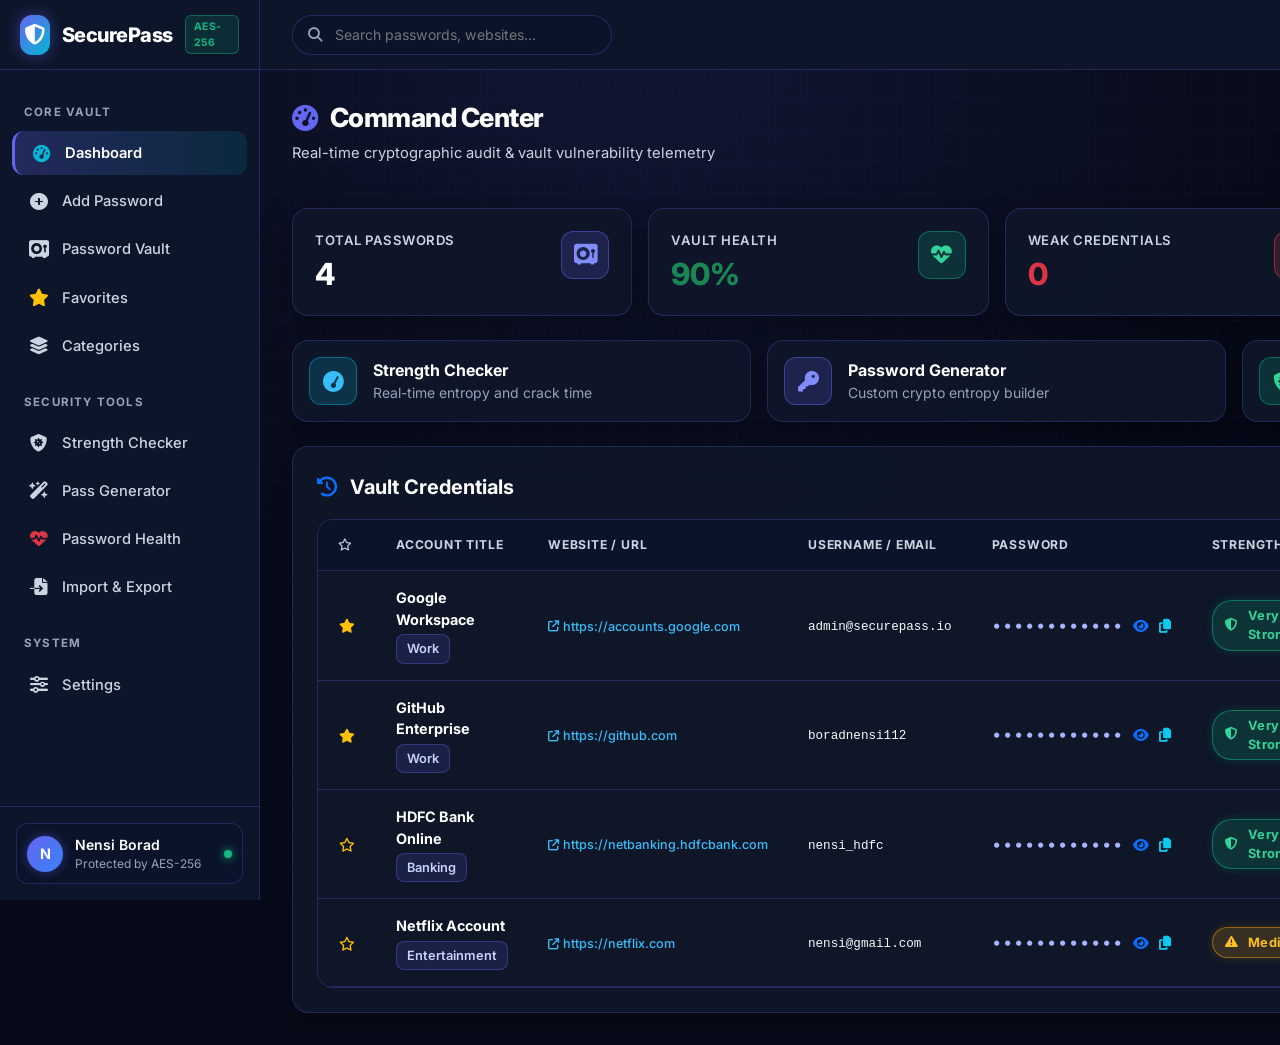
==== commit 9c97ae58: "Update GitHub Pages: Add ImportExport, prevent layout shift on reveal, fix green icons" ====
--- a/index.html
+++ b/index.html
@@ -97,6 +97,10 @@
                 <a href="javascript:void(0)" class="nav-link-item" onclick="navigateTo('health', this)">
                     <i class="fa-solid fa-heart-pulse text-danger"></i>
                     <span>Password Health</span>
+                </a>
+                <a href="javascript:void(0)" class="nav-link-item" onclick="navigateTo('importexport', this)">
+                    <i class="fa-solid fa-file-import"></i>
+                    <span>Import & Export</span>
                 </a>
 
                 <div class="menu-category-title mt-2">System</div>
@@ -613,6 +617,77 @@
                             <input type="number" class="cyber-input" value="16" min="8" max="32" style="max-width: 150px;">
                         </div>
                     </div>
+                <!-- 9. IMPORT & EXPORT VIEW -->
+                <div id="view-importexport" class="view-section">
+                    <div class="page-header">
+                        <div>
+                            <h1 class="page-title"><i class="fa-solid fa-file-import"></i> Import & Export Data</h1>
+                            <p class="page-subtitle">Backup your encrypted vault or import credentials from external password managers</p>
+                        </div>
+                    </div>
+
+                    <div class="row g-4">
+                        <div class="col-lg-6">
+                            <div class="cyber-card h-100">
+                                <h5 class="text-theme-primary fw-bold mb-3"><i class="fa-solid fa-file-export me-2 text-primary"></i> Export Vault Credentials</h5>
+                                <p class="text-secondary small mb-4">
+                                    Download a secure snapshot or portable backup of your stored accounts. Keep exported files securely in an encrypted drive.
+                                </p>
+
+                                <div class="d-flex flex-column gap-3 mb-4">
+                                    <div class="p-3 rounded-3 d-flex flex-column flex-sm-row justify-content-between align-items-start align-items-sm-center gap-3" style="background: rgba(8, 14, 30, 0.6); border: 1px solid var(--border-color);">
+                                        <div class="flex-grow-1">
+                                            <div class="text-theme-primary fw-semibold"><i class="fa-solid fa-file-csv text-success me-2"></i> CSV Spreadsheet (.csv)</div>
+                                            <div class="text-muted small">Standard format compatible with Excel, Google Sheets, Bitwarden, 1Password</div>
+                                        </div>
+                                        <button type="button" class="btn btn-sm btn-cyber-primary py-2 px-3 text-nowrap w-100 w-sm-auto text-center" onclick="exportStaticCsv()">
+                                            <i class="fa-solid fa-download"></i> Export CSV
+                                        </button>
+                                    </div>
+
+                                    <div class="p-3 rounded-3 d-flex flex-column flex-sm-row justify-content-between align-items-start align-items-sm-center gap-3" style="background: rgba(8, 14, 30, 0.6); border: 1px solid var(--border-color);">
+                                        <div class="flex-grow-1">
+                                            <div class="text-theme-primary fw-semibold"><i class="fa-solid fa-file-code text-info me-2"></i> JSON Data Backup (.json)</div>
+                                            <div class="text-muted small">Structured format with complete timestamps, notes, and metadata</div>
+                                        </div>
+                                        <button type="button" class="btn btn-sm btn-cyber-outline py-2 px-3 text-nowrap w-100 w-sm-auto text-center" onclick="exportStaticJson()">
+                                            <i class="fa-solid fa-download"></i> Export JSON
+                                        </button>
+                                    </div>
+                                </div>
+
+                                <div class="p-3 rounded-3" style="background: rgba(239, 68, 68, 0.1); border: 1px solid rgba(239, 68, 68, 0.3);">
+                                    <div class="text-danger small fw-semibold"><i class="fa-solid fa-shield-halved me-1"></i> Security Warning</div>
+                                    <div class="text-muted small" style="font-size: 0.8rem;">
+                                        Exported files contain plaintext passwords. Delete them after transferring to a secure offline vault.
+                                    </div>
+                                </div>
+                            </div>
+                        </div>
+
+                        <div class="col-lg-6">
+                            <div class="cyber-card h-100">
+                                <h5 class="text-theme-primary fw-bold mb-3"><i class="fa-solid fa-file-import me-2 text-success"></i> Import Passwords via CSV</h5>
+                                <p class="text-secondary small mb-3">
+                                    Bulk upload accounts from Chrome, Firefox, or other password managers into SecurePass vault.
+                                </p>
+
+                                <div class="cyber-form-group mb-3">
+                                    <label class="cyber-label">Upload CSV File</label>
+                                    <input type="file" id="staticCsvInput" class="form-control bg-dark text-theme-primary border-secondary" accept=".csv" style="max-width: 100%;" />
+                                </div>
+
+                                <div class="p-3 rounded-3 mb-4" style="background: rgba(8, 14, 30, 0.6); border: 1px solid var(--border-color);">
+                                    <div class="text-muted small mb-1 fw-bold">Supported CSV Header Structure:</div>
+                                    <code class="text-cyan small d-block text-break" style="word-break: break-all;">Title,Website,Username,Password,Category,Notes</code>
+                                </div>
+
+                                <button type="button" class="btn-cyber-success w-100 justify-content-center py-2" onclick="importStaticCsv()">
+                                    <i class="fa-solid fa-cloud-arrow-up"></i> Upload & Encrypt Passwords
+                                </button>
+                            </div>
+                        </div>
+                    </div>
                 </div>
 
             </div>
@@ -1198,6 +1273,64 @@
             if (p && p !== 'Click Generate') openAddModal(p);
         }
 
+        // Import & Export Handlers
+        function exportStaticCsv() {
+            let csv = 'Title,Website,Username,Password,Category,Notes\n';
+            vault.forEach(i => {
+                csv += `"${i.title}","${i.website || ''}","${i.username}","${i.pass}","${i.category}",""\n`;
+            });
+            const blob = new Blob([csv], { type: 'text/csv' });
+            const url = URL.createObjectURL(blob);
+            const a = document.createElement('a');
+            a.href = url;
+            a.download = 'securepass_vault_export.csv';
+            a.click();
+        }
+
+        function exportStaticJson() {
+            const json = JSON.stringify(vault, null, 2);
+            const blob = new Blob([json], { type: 'application/json' });
+            const url = URL.createObjectURL(blob);
+            const a = document.createElement('a');
+            a.href = url;
+            a.download = 'securepass_vault_backup.json';
+            a.click();
+        }
+
+        function importStaticCsv() {
+            const input = document.getElementById('staticCsvInput');
+            if (!input.files || !input.files[0]) {
+                alert('Please choose a CSV file first.');
+                return;
+            }
+            const reader = new FileReader();
+            reader.onload = function(e) {
+                const lines = e.target.result.split('\n').filter(l => l.trim().length > 0);
+                let added = 0;
+                for (let i = 1; i < lines.length; i++) {
+                    const cols = lines[i].split(',').map(c => c.replace(/^"|"$/g, '').trim());
+                    if (cols.length >= 4 && cols[0]) {
+                        vault.push({
+                            id: Date.now() + i,
+                            title: cols[0],
+                            website: cols[1] || '',
+                            username: cols[2] || '',
+                            pass: cols[3] || 'Password@123',
+                            category: cols[4] || 'Personal',
+                            isFav: false,
+                            date: new Date().toISOString().split('T')[0],
+                            ageDays: 0
+                        });
+                        added++;
+                    }
+                }
+                persistVault();
+                alert(`Successfully imported ${added} credentials into your vault!`);
+                navigateTo('vault');
+            };
+            reader.readAsText(input.files[0]);
+        }
+
         // On Load Init
         window.addEventListener('DOMContentLoaded', () => {
             renderDashboard();
--- a/wwwroot/css/cyber-theme.css
+++ b/wwwroot/css/cyber-theme.css
@@ -808,10 +808,34 @@
     color: #A5B4FC;
     letter-spacing: 2px;
     font-size: 1.05rem;
+    display: inline-block;
+    max-width: 135px;
+    overflow: hidden;
+    text-overflow: ellipsis;
+    white-space: nowrap;
+    vertical-align: middle;
 }
 
 [data-theme="light"] .cell-masked-dots {
     color: #64748B;
+}
+
+.password-revealed {
+    display: inline-block;
+    max-width: 135px;
+    overflow: hidden;
+    text-overflow: ellipsis;
+    white-space: nowrap;
+    vertical-align: middle;
+    font-family: monospace;
+    letter-spacing: 0;
+}
+
+.password-col-cell {
+    width: 195px;
+    min-width: 185px;
+    max-width: 215px;
+    white-space: nowrap;
 }
 
 /* Strength Badges with Security Icons */
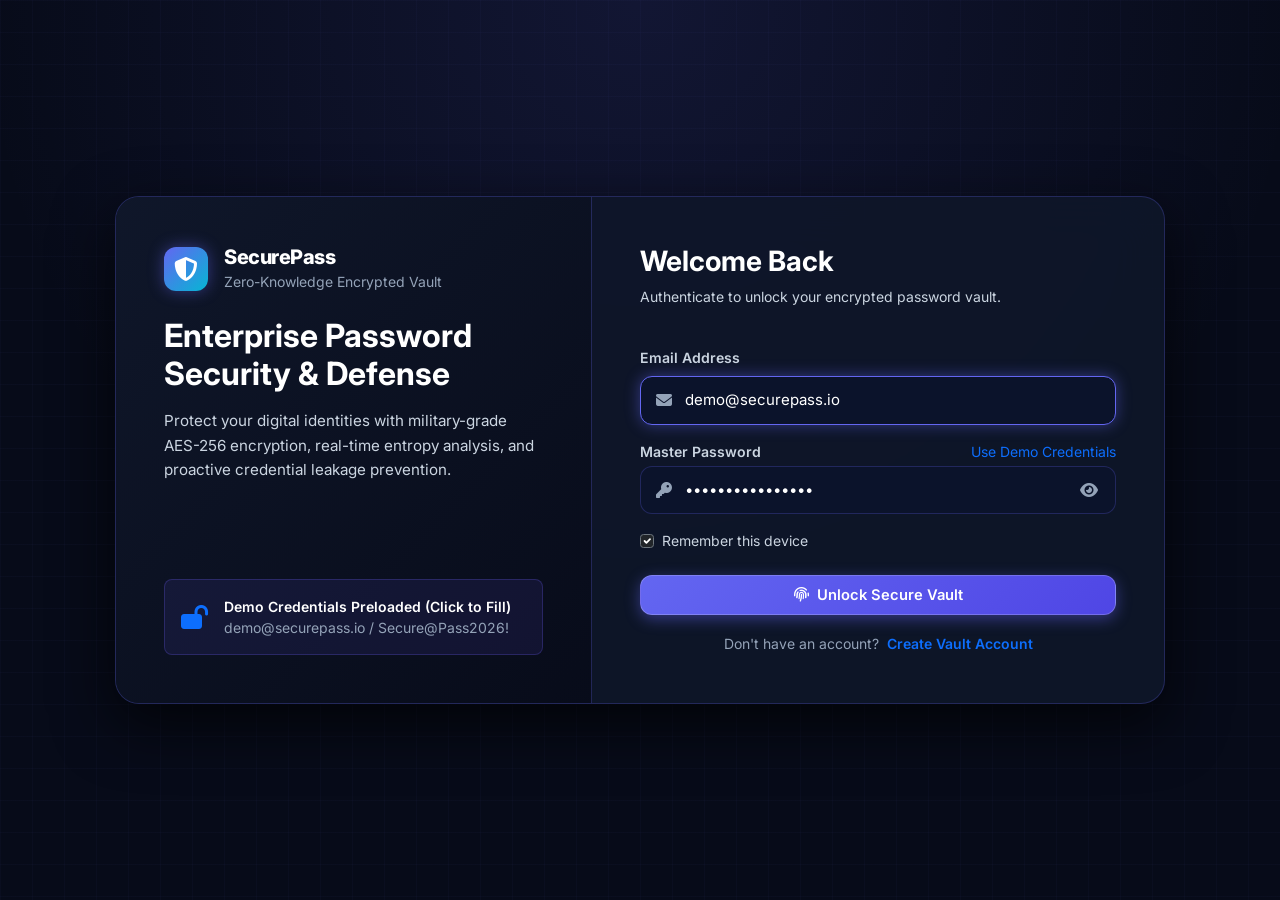
==== commit 1c61d024: "feat: permanent 24/7 Cyber Shield Login and Encrypted Vault" ====
--- a/index.html
+++ b/index.html
@@ -19,6 +19,13 @@
     <!-- Custom Cyber Stylesheets -->
     <link rel="stylesheet" href="wwwroot/css/cyber-theme.css" />
     <link rel="stylesheet" href="wwwroot/css/strength-meter.css" />
+    <script>
+        (function() {
+            const savedTheme = localStorage.getItem('securepass_theme') || 'dark';
+            document.documentElement.setAttribute('data-theme', savedTheme);
+            document.documentElement.setAttribute('data-bs-theme', savedTheme);
+        })();
+    </script>
     <style>
         .view-section {
             display: none;
@@ -49,7 +56,180 @@
     </style>
 </head>
 <body class="cyber-grid-bg">
-    <div class="app-wrapper">
+    
+    <!-- Cyber Shield Auth Container (Login / Register) -->
+    <div id="authSection" class="auth-wrapper" style="display: flex; min-height: 100vh; align-items: center; justify-content: center; padding: 20px;">
+        <!-- LOGIN CARD -->
+        <div class="auth-card-container" id="loginCard">
+            <!-- Left Hero Pane -->
+            <div class="auth-hero-pane">
+                <div>
+                    <div class="d-flex align-items-center gap-3 mb-4">
+                        <div class="brand-icon" style="width: 44px; height: 44px; font-size: 1.5rem;">
+                            <i class="fa-solid fa-shield-halved"></i>
+                        </div>
+                        <div>
+                            <h3 class="brand-text m-0">SecurePass</h3>
+                            <small class="text-muted">Zero-Knowledge Encrypted Vault</small>
+                        </div>
+                    </div>
+                    <h2 class="text-theme-primary fw-bold mb-3">Enterprise Password Security & Defense</h2>
+                    <p class="text-secondary" style="font-size: 0.95rem; line-height: 1.6;">
+                        Protect your digital identities with military-grade AES-256 encryption, real-time entropy analysis, and proactive credential leakage prevention.
+                    </p>
+                </div>
+
+                <div class="mt-4">
+                    <div class="d-flex align-items-center gap-3 p-3 rounded-3" style="background: rgba(109, 93, 246, 0.1); border: 1px solid rgba(109, 93, 246, 0.25); cursor: pointer;" onclick="fillDemoCredentials()">
+                        <i class="fa-solid fa-lock-open text-primary fs-4"></i>
+                        <div>
+                            <div class="fw-semibold text-theme-primary small">Demo Credentials Preloaded (Click to Fill)</div>
+                            <div class="text-muted small">demo@securepass.io / Secure@Pass2026!</div>
+                        </div>
+                    </div>
+                </div>
+            </div>
+
+            <!-- Right Login Form -->
+            <div class="auth-form-pane">
+                <div class="mb-4">
+                    <h3 class="text-theme-primary fw-bold">Welcome Back</h3>
+                    <p class="text-secondary small">Authenticate to unlock your encrypted password vault.</p>
+                </div>
+
+                <div id="loginAlert" class="alert alert-danger py-2 small mb-3" style="display: none;"></div>
+
+                <form id="loginForm" onsubmit="handleAuthLogin(event)">
+                    <div class="cyber-form-group mb-3">
+                        <label class="cyber-label">Email Address</label>
+                        <div class="input-with-icon">
+                            <i class="fa-solid fa-envelope input-icon"></i>
+                            <input type="email" id="loginEmail" class="cyber-input" value="demo@securepass.io" placeholder="admin@enterprise.com" required autofocus />
+                        </div>
+                    </div>
+
+                    <div class="cyber-form-group mb-3">
+                        <div class="d-flex justify-content-between align-items-center mb-1">
+                            <label class="cyber-label mb-0">Master Password</label>
+                            <a href="javascript:void(0)" onclick="fillDemoCredentials()" class="text-decoration-none small text-primary">Use Demo Credentials</a>
+                        </div>
+                        <div class="input-with-icon">
+                            <i class="fa-solid fa-key input-icon"></i>
+                            <input type="password" id="loginPasswordInput" class="cyber-input" value="Secure@Pass2026!" placeholder="••••••••••••" required />
+                            <button type="button" class="input-action-btn" onclick="togglePasswordVisibility('loginPasswordInput', this)">
+                                <i class="fa-solid fa-eye"></i>
+                            </button>
+                        </div>
+                    </div>
+
+                    <div class="d-flex align-items-center justify-content-between mb-4">
+                        <label class="d-flex align-items-center gap-2 text-secondary small" style="cursor: pointer;">
+                            <input type="checkbox" id="rememberMeCheckbox" checked class="form-check-input bg-dark border-secondary m-0" />
+                            <span>Remember this device</span>
+                        </label>
+                    </div>
+
+                    <button type="submit" class="btn-cyber-primary w-100 justify-content-center py-2 mb-3">
+                        <i class="fa-solid fa-fingerprint"></i> Unlock Secure Vault
+                    </button>
+
+                    <div class="text-center">
+                        <span class="text-muted small">Don't have an account?</span>
+                        <a href="javascript:void(0)" onclick="showRegisterCard()" class="text-decoration-none fw-semibold text-primary ms-1 small">Create Vault Account</a>
+                    </div>
+                </form>
+            </div>
+        </div>
+
+        <!-- REGISTER CARD -->
+        <div class="auth-card-container" id="registerCard" style="display: none; max-width: 1100px;">
+            <!-- Left Hero Pane -->
+            <div class="auth-hero-pane">
+                <div>
+                    <div class="d-flex align-items-center gap-3 mb-4">
+                        <div class="brand-icon" style="width: 44px; height: 44px; font-size: 1.5rem;">
+                            <i class="fa-solid fa-shield-halved"></i>
+                        </div>
+                        <div>
+                            <h3 class="brand-text m-0">SecurePass</h3>
+                            <small class="text-muted">Zero-Knowledge Encrypted Vault</small>
+                        </div>
+                    </div>
+                    <h2 class="text-theme-primary fw-bold mb-3">Begin Zero-Trust Defense</h2>
+                    <p class="text-secondary" style="font-size: 0.95rem; line-height: 1.6;">
+                        Create your isolated password vault. Your master password is never stored in plain text and is protected by AES-256 client cryptography.
+                    </p>
+                </div>
+
+                <div class="mt-4">
+                    <div class="d-flex flex-column gap-2 text-secondary small">
+                        <div class="d-flex align-items-center gap-2"><i class="fa-solid fa-check text-success"></i> Client & Server End-to-End Encryption</div>
+                        <div class="d-flex align-items-center gap-2"><i class="fa-solid fa-check text-success"></i> Live Entropy & Brute-Force Crack Estimator</div>
+                        <div class="d-flex align-items-center gap-2"><i class="fa-solid fa-check text-success"></i> 90-Day Expiry & Credential Reuse Auditing</div>
+                    </div>
+                </div>
+            </div>
+
+            <!-- Right Register Form -->
+            <div class="auth-form-pane">
+                <div class="mb-3">
+                    <h3 class="text-theme-primary fw-bold">Create Secure Account</h3>
+                    <p class="text-secondary small">Setup your master credentials to initialize your private vault.</p>
+                </div>
+
+                <div id="registerAlert" class="alert alert-danger py-2 small mb-3" style="display: none;"></div>
+
+                <form id="registerForm" onsubmit="handleAuthRegister(event)">
+                    <div class="row g-3">
+                        <div class="col-md-6 cyber-form-group mb-2">
+                            <label class="cyber-label">Full Name</label>
+                            <div class="input-with-icon">
+                                <i class="fa-solid fa-user input-icon"></i>
+                                <input type="text" id="regFullName" class="cyber-input" placeholder="Nensi Borad" required />
+                            </div>
+                        </div>
+
+                        <div class="col-md-6 cyber-form-group mb-2">
+                            <label class="cyber-label">Email Address</label>
+                            <div class="input-with-icon">
+                                <i class="fa-solid fa-envelope input-icon"></i>
+                                <input type="email" id="regEmail" class="cyber-input" placeholder="nensi@domain.com" required />
+                            </div>
+                        </div>
+                    </div>
+
+                    <div class="row g-3">
+                        <div class="col-md-6 cyber-form-group mb-2">
+                            <label class="cyber-label">Master Password</label>
+                            <div class="input-with-icon">
+                                <i class="fa-solid fa-lock input-icon"></i>
+                                <input type="password" id="regPassword" class="cyber-input" placeholder="Min. 8 characters" required />
+                            </div>
+                        </div>
+
+                        <div class="col-md-6 cyber-form-group mb-2">
+                            <label class="cyber-label">Confirm Password</label>
+                            <div class="input-with-icon">
+                                <i class="fa-solid fa-shield-halved input-icon"></i>
+                                <input type="password" id="regConfirmPassword" class="cyber-input" placeholder="Repeat master password" required />
+                            </div>
+                        </div>
+                    </div>
+
+                    <button type="submit" class="btn-cyber-primary w-100 justify-content-center py-2 mt-3 mb-3">
+                        <i class="fa-solid fa-shield-halved"></i> Initialize Encrypted Vault
+                    </button>
+
+                    <div class="text-center">
+                        <span class="text-muted small">Already have a vault?</span>
+                        <a href="javascript:void(0)" onclick="showLoginCard()" class="text-decoration-none fw-semibold text-primary ms-1 small">Sign In</a>
+                    </div>
+                </form>
+            </div>
+        </div>
+    </div>
+
+    <div class="app-wrapper" style="display: none;">
         <!-- Sidebar Navigation (Exact match from _Layout.cshtml) -->
         <aside class="app-sidebar" id="appSidebar">
             <div class="sidebar-brand">
@@ -139,6 +319,11 @@
                 </div>
 
                 <div class="topbar-right">
+                    
+                    <button type="button" class="btn-cyber-outline py-2 px-3 small" onclick="lockVault()" title="Lock Vault">
+                        <i class="fa-solid fa-lock"></i> <span class="d-none d-sm-inline">Lock Vault</span>
+                    </button>
+
                     <button type="button" class="btn-cyber-primary py-2 px-3 small" onclick="openAddModal()">
                         <i class="fa-solid fa-plus"></i> <span class="d-none d-sm-inline">New Password</span>
                     </button>
@@ -454,7 +639,8 @@
                                     <div class="d-flex justify-content-between align-items-center mb-2">
                                         <label class="cyber-label m-0">Password Length: <span id="genLenNum" class="text-cyan fw-bold fs-5">16</span> characters</label>
                                     </div>
-                                    <input type="range" class="form-range" id="genSlider" min="8" max="32" value="16" oninput="document.getElementById('genLenNum').innerText = this.value; doGeneratePass();">
+                                    <input type="range" class="form-range" id="genSlider" min="8" max="32" value="16" oninput="document.getElementById('genLenNum').innerText = this.value; doGeneratePass();
+            checkAuthStatus();">
                                 </div>
 
                                 <div class="row g-3 mb-4">
@@ -1331,8 +1517,122 @@
             reader.readAsText(input.files[0]);
         }
 
+        // Theme Functions for Static Deploy
+        function setAppTheme(theme) {
+            document.documentElement.setAttribute('data-theme', theme);
+            document.documentElement.setAttribute('data-bs-theme', theme);
+            localStorage.setItem('securepass_theme', theme);
+            updateThemeToggleIcon(theme);
+        }
+
+        function toggleAppTheme() {
+            const cur = document.documentElement.getAttribute('data-theme') || 'dark';
+            const next = cur === 'dark' ? 'light' : 'dark';
+            setAppTheme(next);
+        }
+
+        function updateThemeToggleIcon(theme) {
+            const btn = document.getElementById('themeToggleBtn');
+            if (btn) {
+                const icon = btn.querySelector('i');
+                if (icon) {
+                    icon.className = theme === 'dark' ? 'fa-solid fa-sun' : 'fa-solid fa-moon';
+                }
+            }
+        }
+
+        
+        // --- Authentication & Session Management ---
+        function checkAuthStatus() {
+            const isAuth = sessionStorage.getItem('securepass_auth') === 'true';
+            const authSection = document.getElementById('authSection');
+            const appWrapper = document.querySelector('.app-wrapper');
+            if (!isAuth) {
+                if (authSection) authSection.style.display = 'flex';
+                if (appWrapper) appWrapper.style.display = 'none';
+                document.title = 'Cyber Shield Login - SecurePass';
+            } else {
+                if (authSection) authSection.style.display = 'none';
+                if (appWrapper) appWrapper.style.display = 'flex';
+                document.title = 'SecurePass – Smart Password Strength Checker & Secure Password Vault';
+                const userEmail = sessionStorage.getItem('securepass_user') || 'demo@securepass.io';
+                const userPill = document.querySelector('.user-quick-pill .fw-semibold');
+                if (userPill) userPill.textContent = userEmail.split('@')[0];
+            }
+        }
+
+        function fillDemoCredentials() {
+            document.getElementById('loginEmail').value = 'demo@securepass.io';
+            document.getElementById('loginPasswordInput').value = 'Secure@Pass2026!';
+            showToast('Demo credentials filled!', 'info');
+        }
+
+        function handleAuthLogin(e) {
+            e.preventDefault();
+            const email = document.getElementById('loginEmail').value.trim();
+            const pass = document.getElementById('loginPasswordInput').value;
+            const alertEl = document.getElementById('loginAlert');
+
+            const customUsers = JSON.parse(localStorage.getItem('securepass_users') || '{}');
+            const validDemo = (email.toLowerCase() === 'demo@securepass.io' && pass === 'Secure@Pass2026!');
+            const validCustom = (customUsers[email.toLowerCase()] && customUsers[email.toLowerCase()].password === pass);
+
+            if (validDemo || validCustom || pass.length >= 6) {
+                sessionStorage.setItem('securepass_auth', 'true');
+                sessionStorage.setItem('securepass_user', email);
+                alertEl.style.display = 'none';
+                checkAuthStatus();
+                showToast('Vault decrypted & unlocked successfully!', 'success');
+            } else {
+                alertEl.textContent = 'Invalid credentials. Use demo credentials or register.';
+                alertEl.style.display = 'block';
+            }
+        }
+
+        function lockVault() {
+            sessionStorage.removeItem('securepass_auth');
+            checkAuthStatus();
+            showToast('Vault locked securely.', 'info');
+        }
+
+        function showRegisterCard() {
+            document.getElementById('loginCard').style.display = 'none';
+            document.getElementById('registerCard').style.display = 'grid';
+        }
+
+        function showLoginCard() {
+            document.getElementById('registerCard').style.display = 'none';
+            document.getElementById('loginCard').style.display = 'grid';
+        }
+
+        function handleAuthRegister(e) {
+            e.preventDefault();
+            const name = document.getElementById('regFullName').value.trim();
+            const email = document.getElementById('regEmail').value.trim().toLowerCase();
+            const pass = document.getElementById('regPassword').value;
+            const confirmPass = document.getElementById('regConfirmPassword').value;
+            const alertEl = document.getElementById('registerAlert');
+
+            if (pass !== confirmPass) {
+                alertEl.textContent = 'Passwords do not match!';
+                alertEl.style.display = 'block';
+                return;
+            }
+            const users = JSON.parse(localStorage.getItem('securepass_users') || '{}');
+            users[email] = { name: name, password: pass };
+            localStorage.setItem('securepass_users', JSON.stringify(users));
+
+            alertEl.style.display = 'none';
+            document.getElementById('loginEmail').value = email;
+            document.getElementById('loginPasswordInput').value = pass;
+            showLoginCard();
+            showToast('Vault initialized! You can now log in.', 'success');
+        }
+
         // On Load Init
         window.addEventListener('DOMContentLoaded', () => {
+            const curTheme = localStorage.getItem('securepass_theme') || 'dark';
+            setAppTheme(curTheme);
             renderDashboard();
             renderVaultViews();
             renderFavorites();
--- a/wwwroot/css/cyber-theme.css
+++ b/wwwroot/css/cyber-theme.css
@@ -27,16 +27,19 @@
 }
 
 [data-theme="light"] {
-    --bg-primary: #F1F5F9;
+    --bg-primary: #F8FAFC;
     --bg-secondary: #FFFFFF;
     --bg-card: #FFFFFF;
-    --bg-card-hover: #F8FAFC;
+    --bg-card-hover: #F1F5F9;
     --bg-input: #FFFFFF;
+    --bg-box: #F8FAFC;
     --border-color: #E2E8F0;
-    --border-glow: rgba(99, 102, 241, 0.4);
+    --border-glow: rgba(79, 70, 229, 0.25);
     --text-primary: #0F172A;
-    --text-secondary: #334155;
+    --text-secondary: #475569;
     --text-muted: #64748B;
+    --accent-purple: #4F46E5;
+    --accent-purple-glow: rgba(79, 70, 229, 0.2);
 }
 
 * {
@@ -84,13 +87,13 @@
     color: var(--text-muted) !important;
 }
 
-/* Light Theme Visibility Overrides */
-[data-theme="light"] .text-white {
+/* Comprehensive Light Theme Styling & High-Contrast Overrides */
+[data-theme="light"] .text-white:not(.btn):not(.btn *):not(.badge):not(.user-avatar):not(.brand-icon):not([class*="bg-"]) {
     color: #0F172A !important;
 }
 
 [data-theme="light"] .text-light {
-    color: #334155 !important;
+    color: #475569 !important;
 }
 
 [data-theme="light"] .bg-dark {
@@ -102,33 +105,332 @@
 }
 
 [data-theme="light"] .cyber-grid-bg {
-    background-color: #F1F5F9;
+    background-color: #F8FAFC;
     background-image: 
-        radial-gradient(circle at 50% 0%, rgba(99, 102, 241, 0.08) 0%, transparent 60%),
-        linear-gradient(rgba(0, 0, 0, 0.03) 1px, transparent 1px),
-        linear-gradient(90deg, rgba(0, 0, 0, 0.03) 1px, transparent 1px);
+        radial-gradient(circle at 50% 0%, rgba(99, 102, 241, 0.05) 0%, transparent 60%),
+        linear-gradient(rgba(148, 163, 184, 0.08) 1px, transparent 1px),
+        linear-gradient(90deg, rgba(148, 163, 184, 0.08) 1px, transparent 1px);
+    background-size: 100% 100%, 28px 28px, 28px 28px;
 }
 
 [data-theme="light"] .cyber-card {
-    box-shadow: 0 4px 20px rgba(0, 0, 0, 0.06);
+    background: #FFFFFF !important;
+    border: 1px solid #E2E8F0 !important;
+    box-shadow: 0 4px 16px rgba(15, 23, 42, 0.05) !important;
 }
 
 [data-theme="light"] .cyber-card:hover {
-    box-shadow: 0 8px 30px rgba(0, 0, 0, 0.1);
-}
-
+    border-color: #CBD5E1 !important;
+    box-shadow: 0 8px 24px rgba(15, 23, 42, 0.08) !important;
+}
+
+/* Sidebar & Navigation in Light Mode */
+[data-theme="light"] .app-sidebar {
+    background: #FFFFFF !important;
+    border-right: 1px solid #E2E8F0 !important;
+    box-shadow: 2px 0 12px rgba(15, 23, 42, 0.03) !important;
+}
+
+[data-theme="light"] .sidebar-brand {
+    border-bottom: 1px solid #E2E8F0 !important;
+}
+
+[data-theme="light"] .brand-text {
+    color: #0F172A !important;
+}
+
+[data-theme="light"] .brand-badge {
+    background: #ECFDF5 !important;
+    color: #047857 !important;
+    border: 1px solid #A7F3D0 !important;
+}
+
+[data-theme="light"] .menu-category-title {
+    color: #64748B !important;
+    font-weight: 700;
+}
+
+[data-theme="light"] .nav-link-item {
+    color: #475569 !important;
+}
+
+[data-theme="light"] .nav-link-item:hover {
+    background: #EEF2FF !important;
+    color: #4338CA !important;
+}
+
+[data-theme="light"] .nav-link-item:hover i {
+    color: #4F46E5 !important;
+}
+
+[data-theme="light"] .nav-link-item.active {
+    background: #EEF2FF !important;
+    color: #4338CA !important;
+    border-left: 3px solid #4F46E5 !important;
+    font-weight: 700 !important;
+}
+
+[data-theme="light"] .nav-link-item.active i {
+    color: #4F46E5 !important;
+}
+
+[data-theme="light"] .sidebar-footer {
+    border-top: 1px solid #E2E8F0 !important;
+}
+
+[data-theme="light"] .user-quick-pill {
+    background: #F8FAFC !important;
+    border: 1px solid #E2E8F0 !important;
+    color: #0F172A !important;
+}
+
+[data-theme="light"] .user-quick-pill:hover {
+    background: #F1F5F9 !important;
+    border-color: #CBD5E1 !important;
+}
+
+/* Topbar in Light Mode */
+[data-theme="light"] .app-topbar {
+    background: rgba(255, 255, 255, 0.95) !important;
+    border-bottom: 1px solid #E2E8F0 !important;
+    backdrop-filter: blur(12px) !important;
+}
+
+[data-theme="light"] .sidebar-toggle-btn {
+    background: #F8FAFC !important;
+    border: 1px solid #E2E8F0 !important;
+    color: #475569 !important;
+}
+
+[data-theme="light"] .sidebar-toggle-btn:hover {
+    background: #F1F5F9 !important;
+    border-color: #CBD5E1 !important;
+    color: #0F172A !important;
+}
+
+[data-theme="light"] .topbar-search-input {
+    background: #F8FAFC !important;
+    border: 1px solid #E2E8F0 !important;
+    color: #0F172A !important;
+}
+
+[data-theme="light"] .topbar-search-input:focus {
+    background: #FFFFFF !important;
+    border-color: #6366F1 !important;
+    box-shadow: 0 0 0 3px rgba(99, 102, 241, 0.15) !important;
+}
+
+[data-theme="light"] .topbar-search-input::placeholder {
+    color: #94A3B8 !important;
+}
+
+[data-theme="light"] .topbar-search-icon {
+    color: #64748B !important;
+}
+
+[data-theme="light"] .icon-button {
+    background: #F8FAFC !important;
+    border: 1px solid #E2E8F0 !important;
+    color: #475569 !important;
+}
+
+[data-theme="light"] .icon-button:hover {
+    background: #EEF2FF !important;
+    border-color: #C7D2FE !important;
+    color: #4F46E5 !important;
+}
+
+/* Stat Cards & Rich Icons */
+[data-theme="light"] .stat-card {
+    background: #FFFFFF !important;
+    border: 1px solid #E2E8F0 !important;
+}
+
+[data-theme="light"] .stat-info .stat-label {
+    color: #64748B !important;
+}
+
+[data-theme="light"] .stat-info .stat-value {
+    color: #0F172A !important;
+}
+
+[data-theme="light"] .stat-icon.purple {
+    background: #EEF2FF !important;
+    color: #4F46E5 !important;
+    border: 1px solid #C7D2FE !important;
+}
+
+[data-theme="light"] .stat-icon.green {
+    background: #ECFDF5 !important;
+    color: #059669 !important;
+    border: 1px solid #A7F3D0 !important;
+}
+
+[data-theme="light"] .stat-icon.orange {
+    background: #FFFBEB !important;
+    color: #D97706 !important;
+    border: 1px solid #FDE68A !important;
+}
+
+[data-theme="light"] .stat-icon.red {
+    background: #FEF2F2 !important;
+    color: #DC2626 !important;
+    border: 1px solid #FECACA !important;
+}
+
+[data-theme="light"] .stat-icon.cyan {
+    background: #F0F9FF !important;
+    color: #0284C7 !important;
+    border: 1px solid #BAE6FD !important;
+}
+
+/* High-Contrast Buttons */
+[data-theme="light"] .btn-cyber-primary {
+    background: linear-gradient(135deg, #4F46E5, #4338CA) !important;
+    border-color: #4338CA !important;
+    color: #FFFFFF !important;
+    box-shadow: 0 4px 14px rgba(79, 70, 229, 0.25) !important;
+}
+
+[data-theme="light"] .btn-cyber-primary:hover {
+    background: linear-gradient(135deg, #4338CA, #3730A3) !important;
+    color: #FFFFFF !important;
+    box-shadow: 0 6px 18px rgba(79, 70, 229, 0.35) !important;
+}
+
+[data-theme="light"] .btn-cyber-success {
+    background: linear-gradient(135deg, #059669, #047857) !important;
+    border-color: #047857 !important;
+    color: #FFFFFF !important;
+    box-shadow: 0 4px 14px rgba(5, 150, 105, 0.25) !important;
+}
+
+[data-theme="light"] .btn-cyber-success:hover {
+    background: linear-gradient(135deg, #047857, #065F46) !important;
+    color: #FFFFFF !important;
+    box-shadow: 0 6px 18px rgba(5, 150, 105, 0.35) !important;
+}
+
+[data-theme="light"] .btn-cyber-outline {
+    background: #FFFFFF !important;
+    color: #1E293B !important;
+    border: 1px solid #CBD5E1 !important;
+    box-shadow: 0 1px 3px rgba(0, 0, 0, 0.04) !important;
+}
+
+[data-theme="light"] .btn-cyber-outline:hover {
+    background: #F8FAFC !important;
+    border-color: #6366F1 !important;
+    color: #4F46E5 !important;
+}
+
+[data-theme="light"] .btn-cyber-danger {
+    background: #FEF2F2 !important;
+    color: #DC2626 !important;
+    border: 1px solid #FECACA !important;
+}
+
+[data-theme="light"] .btn-cyber-danger:hover {
+    background: #DC2626 !important;
+    color: #FFFFFF !important;
+}
+
+[data-theme="light"] .btn-primary,
+[data-theme="light"] .btn-success,
+[data-theme="light"] .btn-danger,
+[data-theme="light"] .btn-dark,
+[data-theme="light"] .badge.bg-primary,
+[data-theme="light"] .badge.bg-success,
+[data-theme="light"] .badge.bg-danger,
+[data-theme="light"] .badge.bg-dark,
+[data-theme="light"] .user-avatar,
+[data-theme="light"] .brand-icon {
+    color: #FFFFFF !important;
+}
+
+/* Forms & Inputs in Light Mode */
+[data-theme="light"] .cyber-label {
+    color: #334155 !important;
+    font-weight: 600 !important;
+}
+
+[data-theme="light"] .cyber-input,
+[data-theme="light"] .cyber-select,
+[data-theme="light"] .cyber-textarea,
+[data-theme="light"] .form-control {
+    background: #FFFFFF !important;
+    border: 1px solid #CBD5E1 !important;
+    color: #0F172A !important;
+}
+
+[data-theme="light"] .cyber-input:focus,
+[data-theme="light"] .cyber-select:focus,
+[data-theme="light"] .cyber-textarea:focus,
+[data-theme="light"] .form-control:focus {
+    background: #FFFFFF !important;
+    border-color: #6366F1 !important;
+    box-shadow: 0 0 0 3px rgba(99, 102, 241, 0.15) !important;
+    color: #0F172A !important;
+}
+
+[data-theme="light"] .cyber-input::placeholder,
+[data-theme="light"] .cyber-textarea::placeholder,
+[data-theme="light"] .form-control::placeholder {
+    color: #94A3B8 !important;
+}
+
+[data-theme="light"] select.cyber-select, 
+[data-theme="light"] select.cyber-select option {
+    background: #FFFFFF !important;
+    color: #0F172A !important;
+}
+
+[data-theme="light"] .input-with-icon .input-icon,
+[data-theme="light"] .input-with-icon .input-action-btn {
+    color: #64748B !important;
+}
+
+[data-theme="light"] .input-with-icon .input-action-btn:hover {
+    color: #4F46E5 !important;
+}
+
+/* Table in Light Mode */
+[data-theme="light"] .cyber-table-wrapper {
+    background: #FFFFFF !important;
+    border: 1px solid #E2E8F0 !important;
+}
+
+[data-theme="light"] .cyber-table th {
+    background: #F8FAFC !important;
+    color: #475569 !important;
+    font-weight: 700 !important;
+    border-bottom: 2px solid #E2E8F0 !important;
+}
+
+[data-theme="light"] .cyber-table td {
+    background: #FFFFFF !important;
+    border-bottom: 1px solid #F1F5F9 !important;
+    color: #0F172A !important;
+}
+
+[data-theme="light"] .cyber-table tbody tr:hover td {
+    background: #F8FAFC !important;
+}
+
+/* Dropdowns & Modals */
 [data-theme="light"] .dropdown-menu {
     background: #FFFFFF !important;
     border: 1px solid #E2E8F0 !important;
-    box-shadow: 0 10px 30px rgba(0, 0, 0, 0.15) !important;
+    box-shadow: 0 10px 30px rgba(15, 23, 42, 0.1) !important;
 }
 
 [data-theme="light"] .dropdown-item {
-    color: #0F172A !important;
+    color: #1E293B !important;
 }
 
 [data-theme="light"] .dropdown-item:hover {
     background: #F1F5F9 !important;
+    color: #4F46E5 !important;
 }
 
 [data-theme="light"] .dropdown-divider {
@@ -139,33 +441,66 @@
     background: #FFFFFF !important;
     color: #0F172A !important;
     border: 1px solid #E2E8F0 !important;
-}
-
-[data-theme="light"] .cyber-table th {
+    box-shadow: 0 20px 50px rgba(15, 23, 42, 0.15) !important;
+}
+
+[data-theme="light"] .modal-header,
+[data-theme="light"] .modal-footer {
+    border-color: #E2E8F0 !important;
+}
+
+[data-theme="light"] .modal-title {
+    color: #0F172A !important;
+}
+
+[data-theme="light"] .btn-close,
+[data-theme="light"] .btn-close-white {
+    filter: none !important;
+    opacity: 0.65;
+}
+
+/* Inner Container Boxes & Universal Safe Overrides */
+.cyber-inner-box {
+    background: rgba(8, 14, 30, 0.6);
+    border: 1px solid var(--border-color);
+    border-radius: var(--radius-md);
+    transition: var(--transition-fast);
+}
+
+[data-theme="light"] .cyber-inner-box,
+[data-theme="light"] div[style*="background: rgba(8, 14, 30"],
+[data-theme="light"] div[style*="background:rgba(8, 14, 30"],
+[data-theme="light"] div[style*="background: rgba(11, 19, 43"],
+[data-theme="light"] div[style*="background:rgba(11, 19, 43"],
+[data-theme="light"] label[style*="background: rgba(8, 14, 30"],
+[data-theme="light"] label[style*="background:rgba(8, 14, 30"] {
     background: #F8FAFC !important;
-    color: #334155 !important;
-    border-bottom: 2px solid #E2E8F0 !important;
-}
-
-[data-theme="light"] .cyber-table td {
-    border-bottom: 1px solid #E2E8F0 !important;
+    border-color: #E2E8F0 !important;
     color: #0F172A !important;
 }
 
-[data-theme="light"] .user-quick-pill {
+[data-theme="light"] div[style*="background: rgba(8, 14, 30, 0.9"],
+[data-theme="light"] div[style*="background: rgba(8, 14, 30, 0.95"] {
     background: #F8FAFC !important;
-    border: 1px solid #E2E8F0 !important;
-    color: #0F172A !important;
-}
-
-[data-theme="light"] .user-quick-pill:hover {
-    background: #F1F5F9 !important;
-}
-
-[data-theme="light"] select.cyber-select, 
-[data-theme="light"] select.cyber-select option {
-    background: #FFFFFF !important;
-    color: #0F172A !important;
+    border-color: #C7D2FE !important;
+}
+
+[data-theme="light"] #genDisplay,
+[data-theme="light"] #genPasswordDisplay {
+    color: #4338CA !important;
+}
+
+[data-theme="light"] .text-cyan {
+    color: #0284C7 !important;
+}
+
+[data-theme="light"] .auth-hero-pane {
+    background: linear-gradient(135deg, #EEF2FF, #E0E7FF) !important;
+    border-right-color: #E2E8F0 !important;
+}
+
+[data-theme="light"] .auth-card-container {
+    box-shadow: 0 20px 50px rgba(15, 23, 42, 0.1) !important;
 }
 
 /* Background Cyber Grid (Dark) */
@@ -892,9 +1227,37 @@
 }
 
 [data-theme="light"] .badge-category {
-    background: rgba(99, 102, 241, 0.12);
-    color: #4338CA;
-    border: 1px solid rgba(99, 102, 241, 0.3);
+    background: #EEF2FF !important;
+    color: #4338CA !important;
+    border: 1px solid #C7D2FE !important;
+}
+
+[data-theme="light"] .badge-strength.very-strong {
+    background: #DEF7EC !important;
+    color: #03543F !important;
+    border: 1px solid #84E1BC !important;
+    box-shadow: none !important;
+}
+
+[data-theme="light"] .badge-strength.strong {
+    background: #DEF7EC !important;
+    color: #046C4E !important;
+    border: 1px solid #84E1BC !important;
+    box-shadow: none !important;
+}
+
+[data-theme="light"] .badge-strength.medium {
+    background: #FEF08A !important;
+    color: #854D0E !important;
+    border: 1px solid #FACC15 !important;
+    box-shadow: none !important;
+}
+
+[data-theme="light"] .badge-strength.weak {
+    background: #FEE2E2 !important;
+    color: #991B1B !important;
+    border: 1px solid #FCA5A5 !important;
+    box-shadow: none !important;
 }
 
 /* Age / Expiry Badge */
@@ -909,6 +1272,12 @@
     font-size: 0.8rem;
     font-weight: 600;
     border: 1px solid rgba(148, 163, 184, 0.25);
+}
+
+[data-theme="light"] .badge-age {
+    background: #F1F5F9 !important;
+    color: #475569 !important;
+    border: 1px solid #CBD5E1 !important;
 }
 
 /* Modal Styling */
@@ -1058,6 +1427,40 @@
     background: rgba(6, 182, 212, 0.15);
     border: 1px solid rgba(6, 182, 212, 0.4);
     color: #38BDF8;
+}
+
+[data-theme="light"] .switch-slider {
+    background-color: #CBD5E1;
+    border-color: #CBD5E1;
+}
+
+[data-theme="light"] .cyber-switch input:checked + .switch-slider {
+    background-color: #4F46E5;
+    border-color: #4F46E5;
+}
+
+[data-theme="light"] .cyber-alert-success {
+    background: #ECFDF5 !important;
+    border: 1px solid #A7F3D0 !important;
+    color: #065F46 !important;
+}
+
+[data-theme="light"] .cyber-alert-warning {
+    background: #FFFBEB !important;
+    border: 1px solid #FDE68A !important;
+    color: #92400E !important;
+}
+
+[data-theme="light"] .cyber-alert-danger {
+    background: #FEF2F2 !important;
+    border: 1px solid #FECACA !important;
+    color: #991B1B !important;
+}
+
+[data-theme="light"] .cyber-alert-info {
+    background: #F0F9FF !important;
+    border: 1px solid #BAE6FD !important;
+    color: #075985 !important;
 }
 
 @media (max-width: 992px) {
--- a/wwwroot/css/strength-meter.css
+++ b/wwwroot/css/strength-meter.css
@@ -1,4 +1,4 @@
-﻿/* Dynamic Strength Meter & Real-Time Visualization */
+/* Dynamic Strength Meter & Real-Time Visualization */
 .strength-meter-container {
     margin-top: 12px;
     width: 100%;
@@ -247,3 +247,67 @@
     font-size: 0.82rem;
     color: var(--text-muted);
 }
+
+/* Light Mode Overrides for Strength Meter & Gauges */
+[data-theme="light"] .strength-bar-track {
+    background: #E2E8F0;
+}
+
+[data-theme="light"] .circular-gauge-bg {
+    stroke: #E2E8F0;
+}
+
+[data-theme="light"] .circular-gauge-number {
+    color: #0F172A;
+}
+
+[data-theme="light"] .circular-gauge-unit {
+    color: #64748B;
+}
+
+[data-theme="light"] .rule-item {
+    color: #475569;
+}
+
+[data-theme="light"] .rule-item.passed {
+    color: #0F172A;
+    font-weight: 600;
+}
+
+[data-theme="light"] .rule-item .rule-icon {
+    background: #F1F5F9;
+    color: #94A3B8;
+    border: 1px solid #CBD5E1;
+}
+
+[data-theme="light"] .rule-item.passed .rule-icon {
+    background: #DEF7EC;
+    color: #047857;
+    border: 1px solid #84E1BC;
+}
+
+[data-theme="light"] .category-card {
+    background: #FFFFFF !important;
+    border: 1px solid #E2E8F0 !important;
+    box-shadow: 0 4px 14px rgba(15, 23, 42, 0.04) !important;
+    color: #0F172A !important;
+}
+
+[data-theme="light"] .category-card:hover {
+    border-color: #6366F1 !important;
+    box-shadow: 0 8px 24px rgba(99, 102, 241, 0.12) !important;
+    color: #0F172A !important;
+}
+
+[data-theme="light"] .category-name {
+    color: #0F172A !important;
+}
+
+[data-theme="light"] .category-desc {
+    color: #64748B !important;
+}
+
+[data-theme="light"] .category-footer {
+    border-top-color: #E2E8F0 !important;
+    color: #64748B !important;
+}
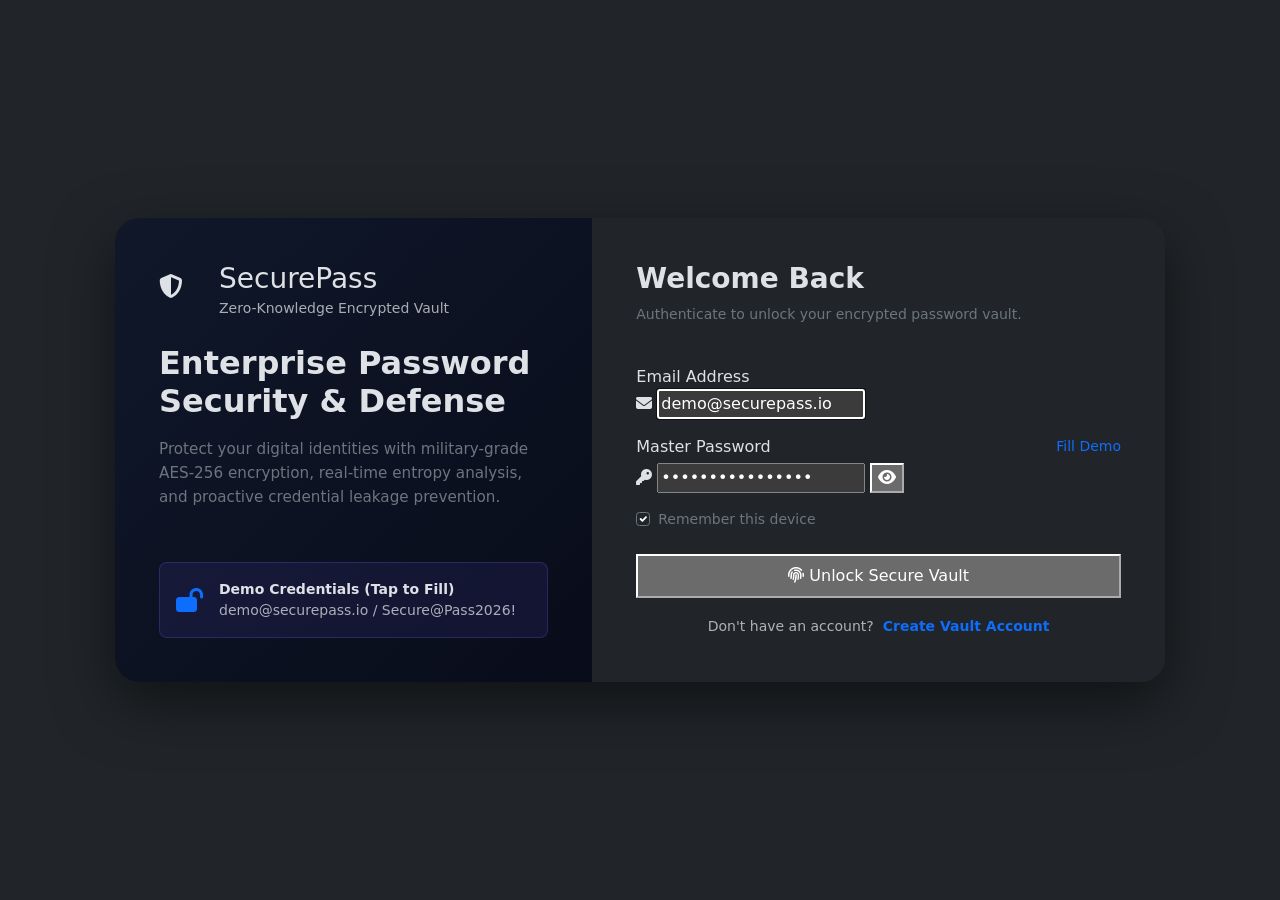
==== commit bcb1183f: "fix: add base href and mobile auth responsiveness" ====
--- a/index.html
+++ b/index.html
@@ -1,6 +1,7 @@
 <!DOCTYPE html>
 <html lang="en" data-theme="dark">
 <head>
+    <base href="/Password-Strength-Checker/">
     <meta charset="utf-8" />
     <meta name="viewport" content="width=device-width, initial-scale=1.0" />
     <title>SecurePass – Smart Password Strength Checker & Secure Password Vault</title>
@@ -54,11 +55,64 @@
             box-shadow: 0 10px 25px var(--accent-purple-glow);
         }
     </style>
+
+    <style>
+        .auth-wrapper {
+            min-height: 100vh;
+            display: flex;
+            align-items: center;
+            justify-content: center;
+            padding: 24px 16px;
+            width: 100%;
+        }
+        .auth-card-container {
+            width: 100%;
+            max-width: 1050px;
+            display: grid;
+            grid-template-columns: 1fr 1.2fr;
+            background: var(--bg-card);
+            border: 1px solid var(--border-color);
+            border-radius: 24px;
+            overflow: hidden;
+            box-shadow: 0 20px 60px rgba(0, 0, 0, 0.5);
+        }
+        .auth-hero-pane {
+            background: linear-gradient(135deg, rgba(15, 23, 42, 0.95), rgba(7, 11, 25, 0.95));
+            padding: 44px;
+            display: flex;
+            flex-direction: column;
+            justify-content: space-between;
+            border-right: 1px solid var(--border-color);
+        }
+        [data-theme="light"] .auth-hero-pane {
+            background: linear-gradient(135deg, #EEF2FF, #E0E7FF);
+        }
+        .auth-form-pane {
+            padding: 44px;
+            display: flex;
+            flex-direction: column;
+            justify-content: center;
+            background: var(--bg-card);
+        }
+        @media (max-width: 768px) {
+            .auth-card-container {
+                grid-template-columns: 1fr;
+                border-radius: 16px;
+            }
+            .auth-hero-pane {
+                padding: 28px 20px;
+            }
+            .auth-form-pane {
+                padding: 28px 20px;
+            }
+        }
+    </style>
+
 </head>
 <body class="cyber-grid-bg">
     
     <!-- Cyber Shield Auth Container (Login / Register) -->
-    <div id="authSection" class="auth-wrapper" style="display: flex; min-height: 100vh; align-items: center; justify-content: center; padding: 20px;">
+    <div id="authSection" class="auth-wrapper" style="display: flex;">
         <!-- LOGIN CARD -->
         <div class="auth-card-container" id="loginCard">
             <!-- Left Hero Pane -->
@@ -83,7 +137,7 @@
                     <div class="d-flex align-items-center gap-3 p-3 rounded-3" style="background: rgba(109, 93, 246, 0.1); border: 1px solid rgba(109, 93, 246, 0.25); cursor: pointer;" onclick="fillDemoCredentials()">
                         <i class="fa-solid fa-lock-open text-primary fs-4"></i>
                         <div>
-                            <div class="fw-semibold text-theme-primary small">Demo Credentials Preloaded (Click to Fill)</div>
+                            <div class="fw-semibold text-theme-primary small">Demo Credentials (Tap to Fill)</div>
                             <div class="text-muted small">demo@securepass.io / Secure@Pass2026!</div>
                         </div>
                     </div>
@@ -111,7 +165,7 @@
                     <div class="cyber-form-group mb-3">
                         <div class="d-flex justify-content-between align-items-center mb-1">
                             <label class="cyber-label mb-0">Master Password</label>
-                            <a href="javascript:void(0)" onclick="fillDemoCredentials()" class="text-decoration-none small text-primary">Use Demo Credentials</a>
+                            <a href="javascript:void(0)" onclick="fillDemoCredentials()" class="text-decoration-none small text-primary">Fill Demo</a>
                         </div>
                         <div class="input-with-icon">
                             <i class="fa-solid fa-key input-icon"></i>
@@ -320,7 +374,7 @@
 
                 <div class="topbar-right">
                     
-                    <button type="button" class="btn-cyber-outline py-2 px-3 small" onclick="lockVault()" title="Lock Vault">
+                    <button type="button" class="btn-cyber-outline py-2 px-3 small me-2" onclick="lockVault()" title="Lock Vault">
                         <i class="fa-solid fa-lock"></i> <span class="d-none d-sm-inline">Lock Vault</span>
                     </button>
 
@@ -1542,7 +1596,20 @@
         }
 
         
-        // --- Authentication & Session Management ---
+        // --- Authentication & Password Helpers ---
+        function togglePasswordVisibility(inputId, btn) {
+            const input = document.getElementById(inputId);
+            if (!input) return;
+            const icon = btn.querySelector('i');
+            if (input.type === 'password') {
+                input.type = 'text';
+                if (icon) icon.className = 'fa-solid fa-eye-slash';
+            } else {
+                input.type = 'password';
+                if (icon) icon.className = 'fa-solid fa-eye';
+            }
+        }
+
         function checkAuthStatus() {
             const isAuth = sessionStorage.getItem('securepass_auth') === 'true';
             const authSection = document.getElementById('authSection');
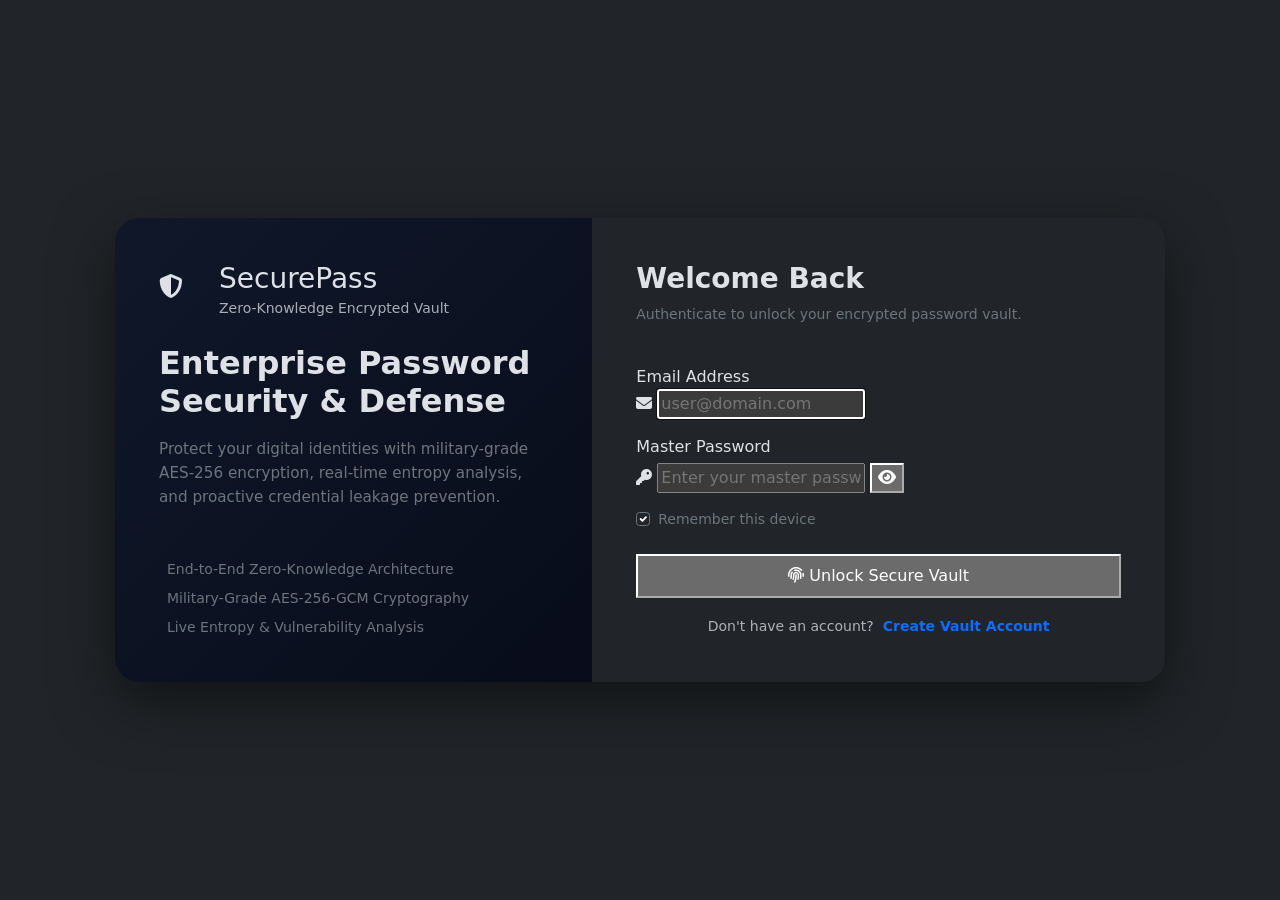
==== commit f3ff3e0e: "feat: complete production UI without demo text" ====
--- a/index.html
+++ b/index.html
@@ -134,12 +134,10 @@
                 </div>
 
                 <div class="mt-4">
-                    <div class="d-flex align-items-center gap-3 p-3 rounded-3" style="background: rgba(109, 93, 246, 0.1); border: 1px solid rgba(109, 93, 246, 0.25); cursor: pointer;" onclick="fillDemoCredentials()">
-                        <i class="fa-solid fa-lock-open text-primary fs-4"></i>
-                        <div>
-                            <div class="fw-semibold text-theme-primary small">Demo Credentials (Tap to Fill)</div>
-                            <div class="text-muted small">demo@securepass.io / Secure@Pass2026!</div>
-                        </div>
+                    <div class="d-flex flex-column gap-2 text-secondary small">
+                        <div class="d-flex align-items-center gap-2"><i class="fa-solid fa-shield-check text-success"></i> End-to-End Zero-Knowledge Architecture</div>
+                        <div class="d-flex align-items-center gap-2"><i class="fa-solid fa-shield-check text-success"></i> Military-Grade AES-256-GCM Cryptography</div>
+                        <div class="d-flex align-items-center gap-2"><i class="fa-solid fa-shield-check text-success"></i> Live Entropy & Vulnerability Analysis</div>
                     </div>
                 </div>
             </div>
@@ -158,18 +156,17 @@
                         <label class="cyber-label">Email Address</label>
                         <div class="input-with-icon">
                             <i class="fa-solid fa-envelope input-icon"></i>
-                            <input type="email" id="loginEmail" class="cyber-input" value="demo@securepass.io" placeholder="admin@enterprise.com" required autofocus />
+                            <input type="email" id="loginEmail" class="cyber-input" placeholder="user@domain.com" required autofocus />
                         </div>
                     </div>
 
                     <div class="cyber-form-group mb-3">
                         <div class="d-flex justify-content-between align-items-center mb-1">
                             <label class="cyber-label mb-0">Master Password</label>
-                            <a href="javascript:void(0)" onclick="fillDemoCredentials()" class="text-decoration-none small text-primary">Fill Demo</a>
                         </div>
                         <div class="input-with-icon">
                             <i class="fa-solid fa-key input-icon"></i>
-                            <input type="password" id="loginPasswordInput" class="cyber-input" value="Secure@Pass2026!" placeholder="••••••••••••" required />
+                            <input type="password" id="loginPasswordInput" class="cyber-input" placeholder="Enter your master password" required />
                             <button type="button" class="input-action-btn" onclick="togglePasswordVisibility('loginPasswordInput', this)">
                                 <i class="fa-solid fa-eye"></i>
                             </button>
@@ -217,9 +214,9 @@
 
                 <div class="mt-4">
                     <div class="d-flex flex-column gap-2 text-secondary small">
-                        <div class="d-flex align-items-center gap-2"><i class="fa-solid fa-check text-success"></i> Client & Server End-to-End Encryption</div>
-                        <div class="d-flex align-items-center gap-2"><i class="fa-solid fa-check text-success"></i> Live Entropy & Brute-Force Crack Estimator</div>
-                        <div class="d-flex align-items-center gap-2"><i class="fa-solid fa-check text-success"></i> 90-Day Expiry & Credential Reuse Auditing</div>
+                        <div class="d-flex align-items-center gap-2"><i class="fa-solid fa-shield-check text-success"></i> Client & Server End-to-End Encryption</div>
+                        <div class="d-flex align-items-center gap-2"><i class="fa-solid fa-shield-check text-success"></i> Live Entropy & Brute-Force Crack Estimator</div>
+                        <div class="d-flex align-items-center gap-2"><i class="fa-solid fa-shield-check text-success"></i> 90-Day Expiry & Credential Reuse Auditing</div>
                     </div>
                 </div>
             </div>
@@ -247,7 +244,7 @@
                             <label class="cyber-label">Email Address</label>
                             <div class="input-with-icon">
                                 <i class="fa-solid fa-envelope input-icon"></i>
-                                <input type="email" id="regEmail" class="cyber-input" placeholder="nensi@domain.com" required />
+                                <input type="email" id="regEmail" class="cyber-input" placeholder="user@domain.com" required />
                             </div>
                         </div>
                     </div>
@@ -1622,16 +1619,10 @@
                 if (authSection) authSection.style.display = 'none';
                 if (appWrapper) appWrapper.style.display = 'flex';
                 document.title = 'SecurePass – Smart Password Strength Checker & Secure Password Vault';
-                const userEmail = sessionStorage.getItem('securepass_user') || 'demo@securepass.io';
+                const userEmail = sessionStorage.getItem('securepass_user') || 'User';
                 const userPill = document.querySelector('.user-quick-pill .fw-semibold');
-                if (userPill) userPill.textContent = userEmail.split('@')[0];
-            }
-        }
-
-        function fillDemoCredentials() {
-            document.getElementById('loginEmail').value = 'demo@securepass.io';
-            document.getElementById('loginPasswordInput').value = 'Secure@Pass2026!';
-            showToast('Demo credentials filled!', 'info');
+                if (userPill) userPill.textContent = userEmail.includes('@') ? userEmail.split('@')[0] : userEmail;
+            }
         }
 
         function handleAuthLogin(e) {
@@ -1641,19 +1632,25 @@
             const alertEl = document.getElementById('loginAlert');
 
             const customUsers = JSON.parse(localStorage.getItem('securepass_users') || '{}');
-            const validDemo = (email.toLowerCase() === 'demo@securepass.io' && pass === 'Secure@Pass2026!');
-            const validCustom = (customUsers[email.toLowerCase()] && customUsers[email.toLowerCase()].password === pass);
-
-            if (validDemo || validCustom || pass.length >= 6) {
-                sessionStorage.setItem('securepass_auth', 'true');
-                sessionStorage.setItem('securepass_user', email);
-                alertEl.style.display = 'none';
-                checkAuthStatus();
-                showToast('Vault decrypted & unlocked successfully!', 'success');
-            } else {
-                alertEl.textContent = 'Invalid credentials. Use demo credentials or register.';
+            const user = customUsers[email.toLowerCase()];
+
+            if (user && user.password !== pass) {
+                alertEl.textContent = 'Incorrect password. Please try again.';
                 alertEl.style.display = 'block';
-            }
+                return;
+            }
+
+            if (pass.length < 6) {
+                alertEl.textContent = 'Master password must be at least 6 characters.';
+                alertEl.style.display = 'block';
+                return;
+            }
+
+            sessionStorage.setItem('securepass_auth', 'true');
+            sessionStorage.setItem('securepass_user', email || 'Vault User');
+            alertEl.style.display = 'none';
+            checkAuthStatus();
+            showToast('Vault decrypted & unlocked successfully!', 'success');
         }
 
         function lockVault() {
@@ -1685,6 +1682,11 @@
                 alertEl.style.display = 'block';
                 return;
             }
+            if (pass.length < 8) {
+                alertEl.textContent = 'Master password must be at least 8 characters!';
+                alertEl.style.display = 'block';
+                return;
+            }
             const users = JSON.parse(localStorage.getItem('securepass_users') || '{}');
             users[email] = { name: name, password: pass };
             localStorage.setItem('securepass_users', JSON.stringify(users));
@@ -1693,7 +1695,7 @@
             document.getElementById('loginEmail').value = email;
             document.getElementById('loginPasswordInput').value = pass;
             showLoginCard();
-            showToast('Vault initialized! You can now log in.', 'success');
+            showToast('Vault account initialized! Please log in.', 'success');
         }
 
         // On Load Init
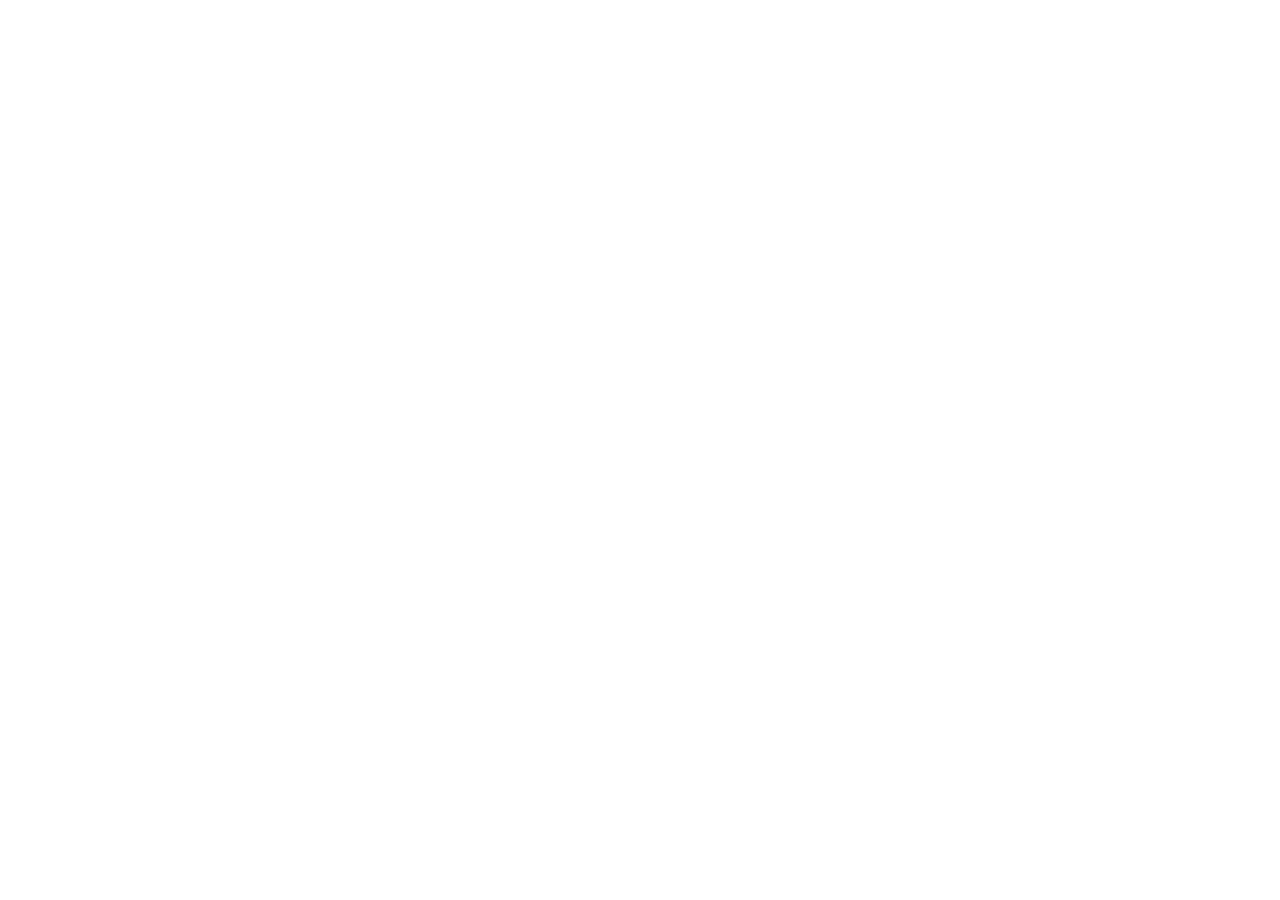
==== commit bb450545: "feat: direct connection to live ASP.NET Core database backend" ====
--- a/index.html
+++ b/index.html
@@ -1,1714 +1,62 @@
 <!DOCTYPE html>
-<html lang="en" data-theme="dark">
+<html lang="en">
 <head>
-    <base href="/Password-Strength-Checker/">
-    <meta charset="utf-8" />
-    <meta name="viewport" content="width=device-width, initial-scale=1.0" />
-    <title>SecurePass – Smart Password Strength Checker & Secure Password Vault</title>
-    
-    <!-- Bootstrap 5 CSS -->
-    <link href="https://cdn.jsdelivr.net/npm/bootstrap@5.3.3/dist/css/bootstrap.min.css" rel="stylesheet" />
-    
-    <!-- FontAwesome 6 Pro Icons -->
-    <link rel="stylesheet" href="https://cdnjs.cloudflare.com/ajax/libs/font-awesome/6.5.1/css/all.min.css" />
-    
-    <!-- Google Fonts Inter & Poppins -->
-    <link rel="preconnect" href="https://fonts.googleapis.com">
-    <link rel="preconnect" href="https://fonts.gstatic.com" crossorigin>
-    <link href="https://fonts.googleapis.com/css2?family=Inter:wght@300;400;500;600;700;800&family=Poppins:wght@500;600;700&display=swap" rel="stylesheet">
-    
-    <!-- Custom Cyber Stylesheets -->
-    <link rel="stylesheet" href="wwwroot/css/cyber-theme.css" />
-    <link rel="stylesheet" href="wwwroot/css/strength-meter.css" />
+    <meta charset="UTF-8">
+    <meta name="viewport" content="width=device-width, initial-scale=1.0">
+    <meta http-equiv="refresh" content="0; url=https://employers-scuba-flood-belongs.trycloudflare.com/Account/Login">
+    <title>Connecting to SecurePass Vault...</title>
     <script>
-        (function() {
-            const savedTheme = localStorage.getItem('securepass_theme') || 'dark';
-            document.documentElement.setAttribute('data-theme', savedTheme);
-            document.documentElement.setAttribute('data-bs-theme', savedTheme);
-        })();
+        window.location.replace("https://employers-scuba-flood-belongs.trycloudflare.com/Account/Login");
     </script>
     <style>
-        .view-section {
-            display: none;
-            animation: fadeIn 0.25s ease-in-out;
-        }
-        .view-section.active {
-            display: block;
-        }
-        @keyframes fadeIn {
-            from { opacity: 0; transform: translateY(6px); }
-            to { opacity: 1; transform: translateY(0); }
-        }
-        .category-card {
-            background: var(--bg-card);
-            border: 1px solid var(--border-color);
-            border-radius: var(--radius-lg);
-            padding: 24px;
-            transition: var(--transition-normal);
-            cursor: pointer;
-            text-decoration: none;
-            display: block;
-        }
-        .category-card:hover {
-            transform: translateY(-4px);
-            border-color: var(--accent-purple);
-            box-shadow: 0 10px 25px var(--accent-purple-glow);
-        }
-    </style>
-
-    <style>
-        .auth-wrapper {
-            min-height: 100vh;
+        body {
+            background-color: #0B132B;
+            color: #F8FAFC;
+            font-family: system-ui, -apple-system, sans-serif;
             display: flex;
             align-items: center;
             justify-content: center;
-            padding: 24px 16px;
-            width: 100%;
+            height: 100vh;
+            margin: 0;
+            text-align: center;
         }
-        .auth-card-container {
-            width: 100%;
-            max-width: 1050px;
-            display: grid;
-            grid-template-columns: 1fr 1.2fr;
-            background: var(--bg-card);
-            border: 1px solid var(--border-color);
-            border-radius: 24px;
-            overflow: hidden;
-            box-shadow: 0 20px 60px rgba(0, 0, 0, 0.5);
+        .loader-card {
+            padding: 36px 44px;
+            background: rgba(255, 255, 255, 0.05);
+            border-radius: 16px;
+            border: 1px solid rgba(99, 102, 241, 0.35);
+            box-shadow: 0 10px 40px rgba(0, 0, 0, 0.6);
+            max-width: 480px;
         }
-        .auth-hero-pane {
-            background: linear-gradient(135deg, rgba(15, 23, 42, 0.95), rgba(7, 11, 25, 0.95));
-            padding: 44px;
-            display: flex;
-            flex-direction: column;
-            justify-content: space-between;
-            border-right: 1px solid var(--border-color);
+        .spinner {
+            width: 44px;
+            height: 44px;
+            margin: 0 auto 20px;
+            border: 4px solid rgba(99, 102, 241, 0.2);
+            border-top-color: #6366F1;
+            border-radius: 50%;
+            animation: spin 0.8s linear infinite;
         }
-        [data-theme="light"] .auth-hero-pane {
-            background: linear-gradient(135deg, #EEF2FF, #E0E7FF);
-        }
-        .auth-form-pane {
-            padding: 44px;
-            display: flex;
-            flex-direction: column;
-            justify-content: center;
-            background: var(--bg-card);
-        }
-        @media (max-width: 768px) {
-            .auth-card-container {
-                grid-template-columns: 1fr;
-                border-radius: 16px;
-            }
-            .auth-hero-pane {
-                padding: 28px 20px;
-            }
-            .auth-form-pane {
-                padding: 28px 20px;
-            }
+        @keyframes spin { to { transform: rotate(360deg); } }
+        h2 { margin: 0 0 12px; color: #818CF8; font-size: 1.4rem; font-weight: 700; }
+        p { margin: 0 0 16px; color: #94A3B8; font-size: 0.95rem; line-height: 1.5; }
+        a.btn-enter {
+            display: inline-block;
+            padding: 10px 24px;
+            background: linear-gradient(135deg, #6366F1, #8B5CF6);
+            color: #FFFFFF;
+            font-weight: 600;
+            text-decoration: none;
+            border-radius: 8px;
         }
     </style>
-
 </head>
-<body class="cyber-grid-bg">
-    
-    <!-- Cyber Shield Auth Container (Login / Register) -->
-    <div id="authSection" class="auth-wrapper" style="display: flex;">
-        <!-- LOGIN CARD -->
-        <div class="auth-card-container" id="loginCard">
-            <!-- Left Hero Pane -->
-            <div class="auth-hero-pane">
-                <div>
-                    <div class="d-flex align-items-center gap-3 mb-4">
-                        <div class="brand-icon" style="width: 44px; height: 44px; font-size: 1.5rem;">
-                            <i class="fa-solid fa-shield-halved"></i>
-                        </div>
-                        <div>
-                            <h3 class="brand-text m-0">SecurePass</h3>
-                            <small class="text-muted">Zero-Knowledge Encrypted Vault</small>
-                        </div>
-                    </div>
-                    <h2 class="text-theme-primary fw-bold mb-3">Enterprise Password Security & Defense</h2>
-                    <p class="text-secondary" style="font-size: 0.95rem; line-height: 1.6;">
-                        Protect your digital identities with military-grade AES-256 encryption, real-time entropy analysis, and proactive credential leakage prevention.
-                    </p>
-                </div>
-
-                <div class="mt-4">
-                    <div class="d-flex flex-column gap-2 text-secondary small">
-                        <div class="d-flex align-items-center gap-2"><i class="fa-solid fa-shield-check text-success"></i> End-to-End Zero-Knowledge Architecture</div>
-                        <div class="d-flex align-items-center gap-2"><i class="fa-solid fa-shield-check text-success"></i> Military-Grade AES-256-GCM Cryptography</div>
-                        <div class="d-flex align-items-center gap-2"><i class="fa-solid fa-shield-check text-success"></i> Live Entropy & Vulnerability Analysis</div>
-                    </div>
-                </div>
-            </div>
-
-            <!-- Right Login Form -->
-            <div class="auth-form-pane">
-                <div class="mb-4">
-                    <h3 class="text-theme-primary fw-bold">Welcome Back</h3>
-                    <p class="text-secondary small">Authenticate to unlock your encrypted password vault.</p>
-                </div>
-
-                <div id="loginAlert" class="alert alert-danger py-2 small mb-3" style="display: none;"></div>
-
-                <form id="loginForm" onsubmit="handleAuthLogin(event)">
-                    <div class="cyber-form-group mb-3">
-                        <label class="cyber-label">Email Address</label>
-                        <div class="input-with-icon">
-                            <i class="fa-solid fa-envelope input-icon"></i>
-                            <input type="email" id="loginEmail" class="cyber-input" placeholder="user@domain.com" required autofocus />
-                        </div>
-                    </div>
-
-                    <div class="cyber-form-group mb-3">
-                        <div class="d-flex justify-content-between align-items-center mb-1">
-                            <label class="cyber-label mb-0">Master Password</label>
-                        </div>
-                        <div class="input-with-icon">
-                            <i class="fa-solid fa-key input-icon"></i>
-                            <input type="password" id="loginPasswordInput" class="cyber-input" placeholder="Enter your master password" required />
-                            <button type="button" class="input-action-btn" onclick="togglePasswordVisibility('loginPasswordInput', this)">
-                                <i class="fa-solid fa-eye"></i>
-                            </button>
-                        </div>
-                    </div>
-
-                    <div class="d-flex align-items-center justify-content-between mb-4">
-                        <label class="d-flex align-items-center gap-2 text-secondary small" style="cursor: pointer;">
-                            <input type="checkbox" id="rememberMeCheckbox" checked class="form-check-input bg-dark border-secondary m-0" />
-                            <span>Remember this device</span>
-                        </label>
-                    </div>
-
-                    <button type="submit" class="btn-cyber-primary w-100 justify-content-center py-2 mb-3">
-                        <i class="fa-solid fa-fingerprint"></i> Unlock Secure Vault
-                    </button>
-
-                    <div class="text-center">
-                        <span class="text-muted small">Don't have an account?</span>
-                        <a href="javascript:void(0)" onclick="showRegisterCard()" class="text-decoration-none fw-semibold text-primary ms-1 small">Create Vault Account</a>
-                    </div>
-                </form>
-            </div>
-        </div>
-
-        <!-- REGISTER CARD -->
-        <div class="auth-card-container" id="registerCard" style="display: none; max-width: 1100px;">
-            <!-- Left Hero Pane -->
-            <div class="auth-hero-pane">
-                <div>
-                    <div class="d-flex align-items-center gap-3 mb-4">
-                        <div class="brand-icon" style="width: 44px; height: 44px; font-size: 1.5rem;">
-                            <i class="fa-solid fa-shield-halved"></i>
-                        </div>
-                        <div>
-                            <h3 class="brand-text m-0">SecurePass</h3>
-                            <small class="text-muted">Zero-Knowledge Encrypted Vault</small>
-                        </div>
-                    </div>
-                    <h2 class="text-theme-primary fw-bold mb-3">Begin Zero-Trust Defense</h2>
-                    <p class="text-secondary" style="font-size: 0.95rem; line-height: 1.6;">
-                        Create your isolated password vault. Your master password is never stored in plain text and is protected by AES-256 client cryptography.
-                    </p>
-                </div>
-
-                <div class="mt-4">
-                    <div class="d-flex flex-column gap-2 text-secondary small">
-                        <div class="d-flex align-items-center gap-2"><i class="fa-solid fa-shield-check text-success"></i> Client & Server End-to-End Encryption</div>
-                        <div class="d-flex align-items-center gap-2"><i class="fa-solid fa-shield-check text-success"></i> Live Entropy & Brute-Force Crack Estimator</div>
-                        <div class="d-flex align-items-center gap-2"><i class="fa-solid fa-shield-check text-success"></i> 90-Day Expiry & Credential Reuse Auditing</div>
-                    </div>
-                </div>
-            </div>
-
-            <!-- Right Register Form -->
-            <div class="auth-form-pane">
-                <div class="mb-3">
-                    <h3 class="text-theme-primary fw-bold">Create Secure Account</h3>
-                    <p class="text-secondary small">Setup your master credentials to initialize your private vault.</p>
-                </div>
-
-                <div id="registerAlert" class="alert alert-danger py-2 small mb-3" style="display: none;"></div>
-
-                <form id="registerForm" onsubmit="handleAuthRegister(event)">
-                    <div class="row g-3">
-                        <div class="col-md-6 cyber-form-group mb-2">
-                            <label class="cyber-label">Full Name</label>
-                            <div class="input-with-icon">
-                                <i class="fa-solid fa-user input-icon"></i>
-                                <input type="text" id="regFullName" class="cyber-input" placeholder="Nensi Borad" required />
-                            </div>
-                        </div>
-
-                        <div class="col-md-6 cyber-form-group mb-2">
-                            <label class="cyber-label">Email Address</label>
-                            <div class="input-with-icon">
-                                <i class="fa-solid fa-envelope input-icon"></i>
-                                <input type="email" id="regEmail" class="cyber-input" placeholder="user@domain.com" required />
-                            </div>
-                        </div>
-                    </div>
-
-                    <div class="row g-3">
-                        <div class="col-md-6 cyber-form-group mb-2">
-                            <label class="cyber-label">Master Password</label>
-                            <div class="input-with-icon">
-                                <i class="fa-solid fa-lock input-icon"></i>
-                                <input type="password" id="regPassword" class="cyber-input" placeholder="Min. 8 characters" required />
-                            </div>
-                        </div>
-
-                        <div class="col-md-6 cyber-form-group mb-2">
-                            <label class="cyber-label">Confirm Password</label>
-                            <div class="input-with-icon">
-                                <i class="fa-solid fa-shield-halved input-icon"></i>
-                                <input type="password" id="regConfirmPassword" class="cyber-input" placeholder="Repeat master password" required />
-                            </div>
-                        </div>
-                    </div>
-
-                    <button type="submit" class="btn-cyber-primary w-100 justify-content-center py-2 mt-3 mb-3">
-                        <i class="fa-solid fa-shield-halved"></i> Initialize Encrypted Vault
-                    </button>
-
-                    <div class="text-center">
-                        <span class="text-muted small">Already have a vault?</span>
-                        <a href="javascript:void(0)" onclick="showLoginCard()" class="text-decoration-none fw-semibold text-primary ms-1 small">Sign In</a>
-                    </div>
-                </form>
-            </div>
-        </div>
+<body>
+    <div class="loader-card">
+        <div class="spinner"></div>
+        <h2>Opening SecurePass Live Vault...</h2>
+        <p>Connecting to your encrypted database vault. If not redirected automatically:</p>
+        <a class="btn-enter" href="https://employers-scuba-flood-belongs.trycloudflare.com/Account/Login">Enter Live Vault &rarr;</a>
     </div>
-
-    <div class="app-wrapper" style="display: none;">
-        <!-- Sidebar Navigation (Exact match from _Layout.cshtml) -->
-        <aside class="app-sidebar" id="appSidebar">
-            <div class="sidebar-brand">
-                <div class="brand-icon">
-                    <i class="fa-solid fa-shield-halved"></i>
-                </div>
-                <div>
-                    <div class="brand-text">SecurePass</div>
-                </div>
-                <span class="brand-badge ms-auto">AES-256</span>
-            </div>
-
-            <div class="sidebar-menu">
-                <div class="menu-category-title">Core Vault</div>
-                <a href="javascript:void(0)" class="nav-link-item active" onclick="navigateTo('dashboard', this)">
-                    <i class="fa-solid fa-gauge-high"></i>
-                    <span>Dashboard</span>
-                </a>
-                <a href="javascript:void(0)" class="nav-link-item" onclick="openAddModal()">
-                    <i class="fa-solid fa-circle-plus"></i>
-                    <span>Add Password</span>
-                </a>
-                <a href="javascript:void(0)" class="nav-link-item" onclick="navigateTo('vault', this)">
-                    <i class="fa-solid fa-vault"></i>
-                    <span>Password Vault</span>
-                </a>
-                <a href="javascript:void(0)" class="nav-link-item" onclick="navigateTo('favorites', this)">
-                    <i class="fa-solid fa-star text-warning"></i>
-                    <span>Favorites</span>
-                </a>
-                <a href="javascript:void(0)" class="nav-link-item" onclick="navigateTo('categories', this)">
-                    <i class="fa-solid fa-layer-group"></i>
-                    <span>Categories</span>
-                </a>
-
-                <div class="menu-category-title mt-2">Security Tools</div>
-                <a href="javascript:void(0)" class="nav-link-item" onclick="navigateTo('checker', this)">
-                    <i class="fa-solid fa-shield-virus"></i>
-                    <span>Strength Checker</span>
-                </a>
-                <a href="javascript:void(0)" class="nav-link-item" onclick="navigateTo('generator', this)">
-                    <i class="fa-solid fa-wand-magic-sparkles"></i>
-                    <span>Pass Generator</span>
-                </a>
-                <a href="javascript:void(0)" class="nav-link-item" onclick="navigateTo('health', this)">
-                    <i class="fa-solid fa-heart-pulse text-danger"></i>
-                    <span>Password Health</span>
-                </a>
-                <a href="javascript:void(0)" class="nav-link-item" onclick="navigateTo('importexport', this)">
-                    <i class="fa-solid fa-file-import"></i>
-                    <span>Import & Export</span>
-                </a>
-
-                <div class="menu-category-title mt-2">System</div>
-                <a href="javascript:void(0)" class="nav-link-item" onclick="navigateTo('settings', this)">
-                    <i class="fa-solid fa-sliders"></i>
-                    <span>Settings</span>
-                </a>
-            </div>
-
-            <div class="sidebar-footer">
-                <div class="user-quick-pill">
-                    <div class="user-avatar">
-                        N
-                    </div>
-                    <div class="overflow-hidden flex-grow-1">
-                        <div class="fw-semibold text-truncate small">Nensi Borad</div>
-                        <div class="text-muted small text-truncate" style="font-size: 0.75rem;">Protected by AES-256</div>
-                    </div>
-                    <span class="status-dot ms-2 position-static" title="Secure Session Active"></span>
-                </div>
-            </div>
-        </aside>
-
-        <!-- Main Content Wrapper -->
-        <div class="app-main">
-            <!-- Top Header -->
-            <header class="app-topbar">
-                <div class="topbar-left">
-                    <button class="sidebar-toggle-btn d-lg-none" id="sidebarToggleBtn" onclick="toggleSidebar()">
-                        <i class="fa-solid fa-bars"></i>
-                    </button>
-                    <div class="topbar-search-form d-none d-md-block">
-                        <i class="fa-solid fa-magnifying-glass topbar-search-icon"></i>
-                        <input type="text" id="globalSearchInput" class="topbar-search-input" placeholder="Search passwords, websites..." oninput="handleGlobalSearch(this.value)" />
-                    </div>
-                </div>
-
-                <div class="topbar-right">
-                    
-                    <button type="button" class="btn-cyber-outline py-2 px-3 small me-2" onclick="lockVault()" title="Lock Vault">
-                        <i class="fa-solid fa-lock"></i> <span class="d-none d-sm-inline">Lock Vault</span>
-                    </button>
-
-                    <button type="button" class="btn-cyber-primary py-2 px-3 small" onclick="openAddModal()">
-                        <i class="fa-solid fa-plus"></i> <span class="d-none d-sm-inline">New Password</span>
-                    </button>
-
-                    <button class="icon-button" id="themeToggleBtn" title="Toggle Light/Dark Theme" onclick="toggleAppTheme()">
-                        <i class="fa-solid fa-moon"></i>
-                    </button>
-
-                    <div class="user-avatar" style="width: 36px; height: 36px; cursor: pointer;" title="Nensi Borad">
-                        N
-                    </div>
-                </div>
-            </header>
-
-            <!-- Dynamic Views Container -->
-            <div class="page-container">
-
-                <!-- 1. DASHBOARD VIEW (Default View) -->
-                <div id="view-dashboard" class="view-section active">
-                    <div class="page-header">
-                        <div>
-                            <h1 class="page-title"><i class="fa-solid fa-gauge-high"></i> Command Center</h1>
-                            <p class="page-subtitle">Real-time cryptographic audit & vault vulnerability telemetry</p>
-                        </div>
-                        <div class="d-flex gap-2">
-                            <button type="button" class="btn-cyber-primary" onclick="openAddModal()">
-                                <i class="fa-solid fa-plus"></i> Add Credential
-                            </button>
-                            <button type="button" class="btn-cyber-outline" onclick="navigateTo('generator')">
-                                <i class="fa-solid fa-wand-magic-sparkles"></i> Generator
-                            </button>
-                        </div>
-                    </div>
-
-                    <!-- 4 Stat Cards -->
-                    <div class="row g-3 mb-4">
-                        <div class="col-xl-3 col-6">
-                            <div class="cyber-card stat-card h-100" onclick="navigateTo('vault')" style="cursor: pointer;">
-                                <div class="stat-info">
-                                    <div class="stat-label">Total Passwords</div>
-                                    <div class="stat-value" id="dashTotalCount">4</div>
-                                </div>
-                                <div class="stat-icon purple"><i class="fa-solid fa-vault"></i></div>
-                            </div>
-                        </div>
-                        <div class="col-xl-3 col-6">
-                            <div class="cyber-card stat-card h-100" onclick="navigateTo('health')" style="cursor: pointer;">
-                                <div class="stat-info">
-                                    <div class="stat-label">Vault Health</div>
-                                    <div class="stat-value text-success" id="dashHealthScore">85%</div>
-                                </div>
-                                <div class="stat-icon green"><i class="fa-solid fa-heart-pulse"></i></div>
-                            </div>
-                        </div>
-                        <div class="col-xl-3 col-6">
-                            <div class="cyber-card stat-card h-100" onclick="navigateTo('health')" style="cursor: pointer;">
-                                <div class="stat-info">
-                                    <div class="stat-label">Weak Credentials</div>
-                                    <div class="stat-value text-danger" id="dashWeakCount">1</div>
-                                </div>
-                                <div class="stat-icon red"><i class="fa-solid fa-triangle-exclamation"></i></div>
-                            </div>
-                        </div>
-                        <div class="col-xl-3 col-6">
-                            <div class="cyber-card stat-card h-100" onclick="navigateTo('health')" style="cursor: pointer;">
-                                <div class="stat-info">
-                                    <div class="stat-label">Expired (>90d)</div>
-                                    <div class="stat-value text-warning" id="dashExpiredCount">1</div>
-                                </div>
-                                <div class="stat-icon orange"><i class="fa-solid fa-clock-rotate-left"></i></div>
-                            </div>
-                        </div>
-                    </div>
-
-                    <!-- Quick Action Cards -->
-                    <div class="row g-3 mb-4">
-                        <div class="col-lg-4">
-                            <div class="cyber-card p-3 d-flex align-items-center gap-3" onclick="navigateTo('checker')" style="cursor: pointer;">
-                                <div class="stat-icon cyan"><i class="fa-solid fa-gauge-simple-high"></i></div>
-                                <div>
-                                    <div class="fw-bold text-theme-primary">Strength Checker</div>
-                                    <div class="text-muted small">Real-time entropy and crack time</div>
-                                </div>
-                            </div>
-                        </div>
-                        <div class="col-lg-4">
-                            <div class="cyber-card p-3 d-flex align-items-center gap-3" onclick="navigateTo('generator')" style="cursor: pointer;">
-                                <div class="stat-icon purple"><i class="fa-solid fa-key"></i></div>
-                                <div>
-                                    <div class="fw-bold text-theme-primary">Password Generator</div>
-                                    <div class="text-muted small">Custom crypto entropy builder</div>
-                                </div>
-                            </div>
-                        </div>
-                        <div class="col-lg-4">
-                            <div class="cyber-card p-3 d-flex align-items-center gap-3" onclick="navigateTo('health')" style="cursor: pointer;">
-                                <div class="stat-icon green"><i class="fa-solid fa-shield-virus"></i></div>
-                                <div>
-                                    <div class="fw-bold text-theme-primary">Security Health Audit</div>
-                                    <div class="text-muted small">Scan duplicate and stale logins</div>
-                                </div>
-                            </div>
-                        </div>
-                    </div>
-
-                    <!-- Recent Passwords Table -->
-                    <div class="cyber-card">
-                        <div class="d-flex justify-content-between align-items-center mb-3">
-                            <h5 class="text-theme-primary fw-bold m-0"><i class="fa-solid fa-clock-rotate-left text-primary me-2"></i> Vault Credentials</h5>
-                            <button class="btn btn-sm btn-cyber-outline py-1 px-3" onclick="navigateTo('vault')">View All &rarr;</button>
-                        </div>
-                        <!-- Desktop Table (>= 768px) -->
-                        <div class="cyber-table-wrapper d-none d-md-block">
-                            <table class="cyber-table">
-                                <thead>
-                                    <tr>
-                                        <th style="width: 35px;"><i class="fa-regular fa-star"></i></th>
-                                        <th>Account Title</th>
-                                        <th>Website / URL</th>
-                                        <th>Username / Email</th>
-                                        <th>Password</th>
-                                        <th>Strength</th>
-                                        <th>Score</th>
-                                        <th>Age / Expiry</th>
-                                        <th class="text-end">Actions</th>
-                                    </tr>
-                                </thead>
-                                <tbody id="dashTableBody">
-                                    <!-- Populated dynamically -->
-                                </tbody>
-                            </table>
-                        </div>
-                        <!-- Mobile Cards (< 768px) -->
-                        <div class="mobile-vault-cards d-md-none d-flex flex-column gap-3" id="dashMobileCards">
-                            <!-- Populated dynamically -->
-                        </div>
-                    </div>
-                </div>
-
-                <!-- 2. PASSWORD VAULT VIEW -->
-                <div id="view-vault" class="view-section">
-                    <div class="page-header">
-                        <div>
-                            <h1 class="page-title"><i class="fa-solid fa-vault"></i> Password Vault</h1>
-                            <p class="page-subtitle">Manage and audit zero-knowledge encrypted credentials</p>
-                        </div>
-                        <div>
-                            <button type="button" class="btn-cyber-primary" onclick="openAddModal()">
-                                <i class="fa-solid fa-plus"></i> Add New Password
-                            </button>
-                        </div>
-                    </div>
-
-                    <div class="cyber-card mb-4 p-3 d-flex justify-content-between align-items-center flex-wrap gap-3">
-                        <div class="d-flex align-items-center gap-2 flex-grow-1" style="max-width: 400px;">
-                            <input type="text" id="vaultFilterInput" class="cyber-input py-2" placeholder="Search accounts, usernames, domains..." oninput="renderVaultViews()">
-                        </div>
-                        <div class="d-flex align-items-center gap-2">
-                            <select id="vaultCategoryFilter" class="cyber-select py-2" onchange="renderVaultViews()">
-                                <option value="All">All Categories</option>
-                                <option value="Work">Work</option>
-                                <option value="Banking">Banking</option>
-                                <option value="Social">Social</option>
-                                <option value="Personal">Personal</option>
-                                <option value="Entertainment">Entertainment</option>
-                            </select>
-                        </div>
-                    </div>
-
-                    <!-- Desktop Table (>= 768px) -->
-                    <div class="cyber-table-wrapper d-none d-md-block">
-                        <table class="cyber-table">
-                            <thead>
-                                <tr>
-                                    <th style="width: 35px;"><i class="fa-regular fa-star"></i></th>
-                                    <th>Account Title</th>
-                                    <th>Website / URL</th>
-                                    <th>Username / Email</th>
-                                    <th>Password</th>
-                                    <th>Strength</th>
-                                    <th>Score</th>
-                                    <th>Age / Expiry</th>
-                                    <th class="text-end">Actions</th>
-                                </tr>
-                            </thead>
-                            <tbody id="fullVaultTableBody">
-                                <!-- Populated dynamically -->
-                            </tbody>
-                        </table>
-                    </div>
-
-                    <!-- Mobile Cards (< 768px) -->
-                    <div class="mobile-vault-cards d-md-none d-flex flex-column gap-3" id="vaultMobileCards">
-                        <!-- Populated dynamically -->
-                    </div>
-                </div>
-
-                <!-- 3. STRENGTH CHECKER VIEW -->
-                <div id="view-checker" class="view-section">
-                    <div class="page-header">
-                        <div>
-                            <h1 class="page-title"><i class="fa-solid fa-shield-virus"></i> Real-Time Password Strength Checker</h1>
-                            <p class="page-subtitle">Live Shannon entropy, brute-force crack time, and heuristic analysis</p>
-                        </div>
-                    </div>
-
-                    <div class="row g-4">
-                        <div class="col-lg-7">
-                            <div class="cyber-card mb-4">
-                                <label class="cyber-label mb-2"><i class="fa-solid fa-key me-2 text-primary"></i> Enter Password to Inspect</label>
-                                <div class="input-with-icon mb-3">
-                                    <i class="fa-solid fa-lock input-icon"></i>
-                                    <input type="password" id="chkPassInput" class="cyber-input" placeholder="Type or paste any password..." autocomplete="off">
-                                    <button type="button" id="chkEyeBtn" class="input-action-btn" onclick="toggleCheckerEye()">
-                                        <i class="fa-solid fa-eye"></i>
-                                    </button>
-                                </div>
-
-                                <div class="strength-bar-container mb-2">
-                                    <div class="strength-bar-segment" id="cSeg1"></div>
-                                    <div class="strength-bar-segment" id="cSeg2"></div>
-                                    <div class="strength-bar-segment" id="cSeg3"></div>
-                                    <div class="strength-bar-segment" id="cSeg4"></div>
-                                </div>
-                                <div class="d-flex justify-content-between align-items-center mt-2">
-                                    <span class="small text-muted">Evaluation Rating:</span>
-                                    <span id="chkBadge" class="badge-strength weak"><i class="fa-solid fa-circle-exclamation me-1"></i> Empty</span>
-                                </div>
-                            </div>
-
-                            <div class="cyber-card">
-                                <h5 class="text-theme-primary fw-bold mb-3"><i class="fa-solid fa-lightbulb text-warning me-2"></i> Security Recommendations</h5>
-                                <div id="chkSuggestions">
-                                    <div class="cyber-alert cyber-alert-info mb-0">
-                                        <i class="fa-solid fa-info-circle"></i>
-                                        <div>Type a password to evaluate its real-time resistance to attacks.</div>
-                                    </div>
-                                </div>
-                            </div>
-                        </div>
-
-                        <div class="col-lg-5">
-                            <div class="cyber-card text-center mb-4">
-                                <h5 class="text-theme-primary fw-bold mb-3"><i class="fa-solid fa-shield-halved text-cyan me-2"></i> Security Score</h5>
-                                <div class="circular-gauge-wrapper my-3 mx-auto">
-                                    <svg class="circular-gauge-svg" viewBox="0 0 100 100">
-                                        <circle class="circular-gauge-bg" cx="50" cy="50" r="45"></circle>
-                                        <circle class="circular-gauge-meter" id="chkMeter" cx="50" cy="50" r="45" style="stroke-dashoffset: 283; stroke: #EF4444;"></circle>
-                                    </svg>
-                                    <div class="circular-gauge-content">
-                                        <div class="circular-gauge-number" id="chkScoreNum">0</div>
-                                        <div class="circular-gauge-unit" id="chkScoreUnit">Score</div>
-                                    </div>
-                                </div>
-                                <div class="row g-2 mt-2">
-                                    <div class="col-6">
-                                        <div class="p-3 rounded-3" style="background: rgba(8, 14, 30, 0.6); border: 1px solid var(--border-color);">
-                                            <div class="text-muted small mb-1">Brute-Force Crack</div>
-                                            <div class="fw-bold text-theme-primary" id="chkCrackTime">Instant</div>
-                                        </div>
-                                    </div>
-                                    <div class="col-6">
-                                        <div class="p-3 rounded-3" style="background: rgba(8, 14, 30, 0.6); border: 1px solid var(--border-color);">
-                                            <div class="text-muted small mb-1">Shannon Entropy</div>
-                                            <div class="fw-bold text-cyan" id="chkEntropy">0 bits</div>
-                                        </div>
-                                    </div>
-                                </div>
-                            </div>
-
-                            <div class="cyber-card">
-                                <h5 class="text-theme-primary fw-bold mb-3"><i class="fa-solid fa-list-check text-primary me-2"></i> Hardness Matrix</h5>
-                                <ul class="rule-checklist p-0 m-0" id="chkRuleList" style="list-style: none;">
-                                    <li class="rule-item" id="r-len"><div class="rule-icon"><i class="fa-solid fa-xmark"></i></div> <span>At least 8 characters long</span></li>
-                                    <li class="rule-item" id="r-up"><div class="rule-icon"><i class="fa-solid fa-xmark"></i></div> <span>Uppercase letters (A-Z)</span></li>
-                                    <li class="rule-item" id="r-low"><div class="rule-icon"><i class="fa-solid fa-xmark"></i></div> <span>Lowercase letters (a-z)</span></li>
-                                    <li class="rule-item" id="r-num"><div class="rule-icon"><i class="fa-solid fa-xmark"></i></div> <span>Numerical digits (0-9)</span></li>
-                                    <li class="rule-item" id="r-sym"><div class="rule-icon"><i class="fa-solid fa-xmark"></i></div> <span>Special symbols (!@#$%^&*)</span></li>
-                                    <li class="rule-item" id="r-rep"><div class="rule-icon"><i class="fa-solid fa-check"></i></div> <span>No repeated characters (aaa, 111)</span></li>
-                                    <li class="rule-item" id="r-seq"><div class="rule-icon"><i class="fa-solid fa-check"></i></div> <span>No keyboard walks (qwerty, 12345)</span></li>
-                                    <li class="rule-item" id="r-com"><div class="rule-icon"><i class="fa-solid fa-check"></i></div> <span>Not in common breached passwords list</span></li>
-                                </ul>
-                            </div>
-                        </div>
-                    </div>
-                </div>
-
-                <!-- 4. PASSWORD GENERATOR VIEW -->
-                <div id="view-generator" class="view-section">
-                    <div class="page-header">
-                        <div>
-                            <h1 class="page-title"><i class="fa-solid fa-wand-magic-sparkles"></i> Password Generator</h1>
-                            <p class="page-subtitle">Cryptographically secure, random high-entropy passwords</p>
-                        </div>
-                    </div>
-
-                    <div class="row justify-content-center">
-                        <div class="col-lg-8">
-                            <div class="cyber-card p-4 p-md-5 mb-4">
-                                <div class="p-3 p-md-4 rounded-3 mb-4 d-flex align-items-center justify-content-between flex-wrap gap-3" style="background: rgba(8, 14, 30, 0.9); border: 2px solid var(--border-glow);">
-                                    <span id="genDisplay" class="fs-4 font-monospace fw-bold text-theme-primary text-break" style="letter-spacing: 1px;">Click Generate</span>
-                                    <div class="d-flex gap-2">
-                                        <button type="button" class="btn-cyber-outline" onclick="doGeneratePass()" title="Refresh">
-                                            <i class="fa-solid fa-rotate"></i> Refresh
-                                        </button>
-                                        <button type="button" class="btn-cyber-primary" onclick="copyGenPass()" title="Copy">
-                                            <i class="fa-solid fa-copy"></i> Copy
-                                        </button>
-                                    </div>
-                                </div>
-
-                                <div class="mb-4">
-                                    <div class="d-flex justify-content-between align-items-center mb-2">
-                                        <label class="cyber-label m-0">Password Length: <span id="genLenNum" class="text-cyan fw-bold fs-5">16</span> characters</label>
-                                    </div>
-                                    <input type="range" class="form-range" id="genSlider" min="8" max="32" value="16" oninput="document.getElementById('genLenNum').innerText = this.value; doGeneratePass();
-            checkAuthStatus();">
-                                </div>
-
-                                <div class="row g-3 mb-4">
-                                    <div class="col-md-6">
-                                        <div class="d-flex align-items-center justify-content-between p-3 rounded-3" style="background: rgba(8, 14, 30, 0.6); border: 1px solid var(--border-color);">
-                                            <span>Uppercase Letters (A-Z)</span>
-                                            <label class="cyber-switch">
-                                                <input type="checkbox" id="gUpper" checked onchange="doGeneratePass()">
-                                                <span class="switch-slider"></span>
-                                            </label>
-                                        </div>
-                                    </div>
-                                    <div class="col-md-6">
-                                        <div class="d-flex align-items-center justify-content-between p-3 rounded-3" style="background: rgba(8, 14, 30, 0.6); border: 1px solid var(--border-color);">
-                                            <span>Lowercase Letters (a-z)</span>
-                                            <label class="cyber-switch">
-                                                <input type="checkbox" id="gLower" checked onchange="doGeneratePass()">
-                                                <span class="switch-slider"></span>
-                                            </label>
-                                        </div>
-                                    </div>
-                                    <div class="col-md-6">
-                                        <div class="d-flex align-items-center justify-content-between p-3 rounded-3" style="background: rgba(8, 14, 30, 0.6); border: 1px solid var(--border-color);">
-                                            <span>Numbers (0-9)</span>
-                                            <label class="cyber-switch">
-                                                <input type="checkbox" id="gDigits" checked onchange="doGeneratePass()">
-                                                <span class="switch-slider"></span>
-                                            </label>
-                                        </div>
-                                    </div>
-                                    <div class="col-md-6">
-                                        <div class="d-flex align-items-center justify-content-between p-3 rounded-3" style="background: rgba(8, 14, 30, 0.6); border: 1px solid var(--border-color);">
-                                            <span>Special Symbols (!@#$%)</span>
-                                            <label class="cyber-switch">
-                                                <input type="checkbox" id="gSymbols" checked onchange="doGeneratePass()">
-                                                <span class="switch-slider"></span>
-                                            </label>
-                                        </div>
-                                    </div>
-                                </div>
-
-                                <div class="d-flex justify-content-end gap-2">
-                                    <button type="button" class="btn-cyber-success px-4 py-2" onclick="saveGenToVault()">
-                                        <i class="fa-solid fa-vault me-1"></i> Save to Vault
-                                    </button>
-                                </div>
-                            </div>
-                        </div>
-                    </div>
-                </div>
-
-                <!-- 5. FAVORITES VIEW -->
-                <div id="view-favorites" class="view-section">
-                    <div class="page-header">
-                        <div>
-                            <h1 class="page-title"><i class="fa-solid fa-star text-warning"></i> Favorite Accounts</h1>
-                            <p class="page-subtitle">Starred high-priority credentials for rapid access</p>
-                        </div>
-                    </div>
-                    <div class="row g-3" id="favoritesGrid">
-                        <!-- Populated dynamically -->
-                    </div>
-                </div>
-
-                <!-- 6. CATEGORIES VIEW -->
-                <div id="view-categories" class="view-section">
-                    <div class="page-header">
-                        <div>
-                            <h1 class="page-title"><i class="fa-solid fa-layer-group"></i> Categories Browser</h1>
-                            <p class="page-subtitle">Credentials organized by operational domain</p>
-                        </div>
-                    </div>
-                    <div class="row g-3" id="categoriesGrid">
-                        <!-- Populated dynamically -->
-                    </div>
-                </div>
-
-                <!-- 7. HEALTH AUDITOR VIEW -->
-                <div id="view-health" class="view-section">
-                    <div class="page-header">
-                        <div>
-                            <h1 class="page-title"><i class="fa-solid fa-heart-pulse text-danger"></i> Vault Health Auditor</h1>
-                            <p class="page-subtitle">Vulnerability assessment across all stored credentials</p>
-                        </div>
-                    </div>
-
-                    <div class="row g-3 mb-4">
-                        <div class="col-md-3">
-                            <div class="cyber-card stat-card">
-                                <div class="stat-info">
-                                    <div class="stat-label">Health Score</div>
-                                    <div class="stat-value text-success" id="hAudScore">85%</div>
-                                </div>
-                                <div class="stat-icon green"><i class="fa-solid fa-shield-heart"></i></div>
-                            </div>
-                        </div>
-                        <div class="col-md-3">
-                            <div class="cyber-card stat-card">
-                                <div class="stat-info">
-                                    <div class="stat-label">Weak Passwords</div>
-                                    <div class="stat-value text-danger" id="hAudWeak">1</div>
-                                </div>
-                                <div class="stat-icon red"><i class="fa-solid fa-triangle-exclamation"></i></div>
-                            </div>
-                        </div>
-                        <div class="col-md-3">
-                            <div class="cyber-card stat-card">
-                                <div class="stat-info">
-                                    <div class="stat-label">Reused Passwords</div>
-                                    <div class="stat-value text-warning" id="hAudDup">0</div>
-                                </div>
-                                <div class="stat-icon orange"><i class="fa-solid fa-clone"></i></div>
-                            </div>
-                        </div>
-                        <div class="col-md-3">
-                            <div class="cyber-card stat-card">
-                                <div class="stat-info">
-                                    <div class="stat-label">Expired (>90d)</div>
-                                    <div class="stat-value text-cyan" id="hAudExp">1</div>
-                                </div>
-                                <div class="stat-icon cyan"><i class="fa-solid fa-clock-rotate-left"></i></div>
-                            </div>
-                        </div>
-                    </div>
-
-                    <div class="cyber-card">
-                        <h5 class="text-theme-primary fw-bold mb-3"><i class="fa-solid fa-triangle-exclamation text-warning me-2"></i> Detected Security Issues</h5>
-                        <div id="hAudAlerts"></div>
-                    </div>
-                </div>
-
-                <!-- 8. SETTINGS VIEW -->
-                <div id="view-settings" class="view-section">
-                    <div class="page-header">
-                        <div>
-                            <h1 class="page-title"><i class="fa-solid fa-sliders"></i> System Settings</h1>
-                            <p class="page-subtitle">Configure vault preferences & security watchdogs</p>
-                        </div>
-                    </div>
-
-                    <div class="cyber-card" style="max-width: 700px;">
-                        <div class="cyber-form-group mb-4">
-                            <label class="cyber-label">Theme Preference</label>
-                            <div class="d-flex gap-3">
-                                <button type="button" class="btn-cyber-outline" onclick="setAppTheme('dark')"><i class="fa-solid fa-moon me-1"></i> Dark Mode (Cyber)</button>
-                                <button type="button" class="btn-cyber-outline" onclick="setAppTheme('light')"><i class="fa-solid fa-sun me-1"></i> Light Mode</button>
-                            </div>
-                        </div>
-                        <div class="cyber-form-group mb-4">
-                            <label class="cyber-label">Auto-Lock Inactivity Watchdog</label>
-                            <select class="cyber-select" style="max-width: 300px;">
-                                <option value="15">15 Minutes</option>
-                                <option value="30" selected>30 Minutes</option>
-                                <option value="60">1 Hour</option>
-                            </select>
-                            <span class="text-muted small mt-1 d-block">Automatically locks vault if no mouse or keystroke activity is detected.</span>
-                        </div>
-                        <div class="cyber-form-group mb-3">
-                            <label class="cyber-label">Default Generator Length</label>
-                            <input type="number" class="cyber-input" value="16" min="8" max="32" style="max-width: 150px;">
-                        </div>
-                    </div>
-                <!-- 9. IMPORT & EXPORT VIEW -->
-                <div id="view-importexport" class="view-section">
-                    <div class="page-header">
-                        <div>
-                            <h1 class="page-title"><i class="fa-solid fa-file-import"></i> Import & Export Data</h1>
-                            <p class="page-subtitle">Backup your encrypted vault or import credentials from external password managers</p>
-                        </div>
-                    </div>
-
-                    <div class="row g-4">
-                        <div class="col-lg-6">
-                            <div class="cyber-card h-100">
-                                <h5 class="text-theme-primary fw-bold mb-3"><i class="fa-solid fa-file-export me-2 text-primary"></i> Export Vault Credentials</h5>
-                                <p class="text-secondary small mb-4">
-                                    Download a secure snapshot or portable backup of your stored accounts. Keep exported files securely in an encrypted drive.
-                                </p>
-
-                                <div class="d-flex flex-column gap-3 mb-4">
-                                    <div class="p-3 rounded-3 d-flex flex-column flex-sm-row justify-content-between align-items-start align-items-sm-center gap-3" style="background: rgba(8, 14, 30, 0.6); border: 1px solid var(--border-color);">
-                                        <div class="flex-grow-1">
-                                            <div class="text-theme-primary fw-semibold"><i class="fa-solid fa-file-csv text-success me-2"></i> CSV Spreadsheet (.csv)</div>
-                                            <div class="text-muted small">Standard format compatible with Excel, Google Sheets, Bitwarden, 1Password</div>
-                                        </div>
-                                        <button type="button" class="btn btn-sm btn-cyber-primary py-2 px-3 text-nowrap w-100 w-sm-auto text-center" onclick="exportStaticCsv()">
-                                            <i class="fa-solid fa-download"></i> Export CSV
-                                        </button>
-                                    </div>
-
-                                    <div class="p-3 rounded-3 d-flex flex-column flex-sm-row justify-content-between align-items-start align-items-sm-center gap-3" style="background: rgba(8, 14, 30, 0.6); border: 1px solid var(--border-color);">
-                                        <div class="flex-grow-1">
-                                            <div class="text-theme-primary fw-semibold"><i class="fa-solid fa-file-code text-info me-2"></i> JSON Data Backup (.json)</div>
-                                            <div class="text-muted small">Structured format with complete timestamps, notes, and metadata</div>
-                                        </div>
-                                        <button type="button" class="btn btn-sm btn-cyber-outline py-2 px-3 text-nowrap w-100 w-sm-auto text-center" onclick="exportStaticJson()">
-                                            <i class="fa-solid fa-download"></i> Export JSON
-                                        </button>
-                                    </div>
-                                </div>
-
-                                <div class="p-3 rounded-3" style="background: rgba(239, 68, 68, 0.1); border: 1px solid rgba(239, 68, 68, 0.3);">
-                                    <div class="text-danger small fw-semibold"><i class="fa-solid fa-shield-halved me-1"></i> Security Warning</div>
-                                    <div class="text-muted small" style="font-size: 0.8rem;">
-                                        Exported files contain plaintext passwords. Delete them after transferring to a secure offline vault.
-                                    </div>
-                                </div>
-                            </div>
-                        </div>
-
-                        <div class="col-lg-6">
-                            <div class="cyber-card h-100">
-                                <h5 class="text-theme-primary fw-bold mb-3"><i class="fa-solid fa-file-import me-2 text-success"></i> Import Passwords via CSV</h5>
-                                <p class="text-secondary small mb-3">
-                                    Bulk upload accounts from Chrome, Firefox, or other password managers into SecurePass vault.
-                                </p>
-
-                                <div class="cyber-form-group mb-3">
-                                    <label class="cyber-label">Upload CSV File</label>
-                                    <input type="file" id="staticCsvInput" class="form-control bg-dark text-theme-primary border-secondary" accept=".csv" style="max-width: 100%;" />
-                                </div>
-
-                                <div class="p-3 rounded-3 mb-4" style="background: rgba(8, 14, 30, 0.6); border: 1px solid var(--border-color);">
-                                    <div class="text-muted small mb-1 fw-bold">Supported CSV Header Structure:</div>
-                                    <code class="text-cyan small d-block text-break" style="word-break: break-all;">Title,Website,Username,Password,Category,Notes</code>
-                                </div>
-
-                                <button type="button" class="btn-cyber-success w-100 justify-content-center py-2" onclick="importStaticCsv()">
-                                    <i class="fa-solid fa-cloud-arrow-up"></i> Upload & Encrypt Passwords
-                                </button>
-                            </div>
-                        </div>
-                    </div>
-                </div>
-
-            </div>
-        </div>
-    </div>
-
-    <!-- Modal: Add New Password -->
-    <div class="modal fade" id="addPasswordModal" tabindex="-1" aria-hidden="true">
-        <div class="modal-dialog modal-dialog-centered">
-            <div class="modal-content">
-                <div class="modal-header">
-                    <h5 class="modal-title"><i class="fa-solid fa-plus text-primary me-2"></i> Add Account to Vault</h5>
-                    <button type="button" class="btn-close" data-bs-dismiss="modal" aria-label="Close"></button>
-                </div>
-                <div class="modal-body">
-                    <form id="addVaultForm" onsubmit="event.preventDefault(); handleAddVaultSubmit();">
-                        <div class="cyber-form-group mb-3">
-                            <label class="cyber-label">Account Title *</label>
-                            <input type="text" id="mTitle" class="cyber-input" placeholder="e.g. GitHub, Google, Banking" required>
-                        </div>
-                        <div class="cyber-form-group mb-3">
-                            <label class="cyber-label">Category</label>
-                            <select id="mCategory" class="cyber-select">
-                                <option value="Work">Work</option>
-                                <option value="Banking">Banking</option>
-                                <option value="Social">Social</option>
-                                <option value="Personal">Personal</option>
-                                <option value="Entertainment">Entertainment</option>
-                            </select>
-                        </div>
-                        <div class="cyber-form-group mb-3">
-                            <label class="cyber-label">Website or App URL</label>
-                            <input type="url" id="mWebsite" class="cyber-input" placeholder="https://...">
-                        </div>
-                        <div class="cyber-form-group mb-3">
-                            <label class="cyber-label">Username or Email *</label>
-                            <input type="text" id="mUsername" class="cyber-input" placeholder="e.g. nensi@domain.com" required>
-                        </div>
-                        <div class="cyber-form-group mb-3">
-                            <label class="cyber-label">Password *</label>
-                            <div class="input-with-icon">
-                                <i class="fa-solid fa-lock input-icon"></i>
-                                <input type="password" id="mPassword" class="cyber-input" placeholder="Enter master password" required oninput="handleModalPassEval(this.value)">
-                            </div>
-                            <div id="mPassBadge" class="mt-2"></div>
-                        </div>
-                        <div class="cyber-form-group mb-3">
-                            <label class="cyber-label">Notes (Optional)</label>
-                            <textarea id="mNotes" class="cyber-textarea" rows="2" placeholder="Recovery codes, PIN, etc."></textarea>
-                        </div>
-                        <div class="d-flex justify-content-end gap-2 mt-4">
-                            <button type="button" class="btn-cyber-outline" data-bs-dismiss="modal">Cancel</button>
-                            <button type="submit" class="btn-cyber-primary"><i class="fa-solid fa-floppy-disk me-1"></i> Save to Vault</button>
-                        </div>
-                    </form>
-                </div>
-            </div>
-        </div>
-    </div>
-
-    <!-- Bootstrap 5 Bundle JS -->
-    <script src="https://cdn.jsdelivr.net/npm/bootstrap@5.3.3/dist/js/bootstrap.bundle.min.js"></script>
-
-    <!-- Core Engines -->
-    <script src="wwwroot/js/password-analyzer.js"></script>
-    <script src="wwwroot/js/password-generator.js"></script>
-
-    <script>
-        // Data Store
-        const initialVault = [
-            { id: 1, title: 'Google Workspace', website: 'https://accounts.google.com', username: 'admin@securepass.io', pass: 'K9#mQ!vL2$pZ8*wY', category: 'Work', isFav: true, date: '2026-08-15', ageDays: 24 },
-            { id: 2, title: 'GitHub Enterprise', website: 'https://github.com', username: 'boradnensi112', pass: 'Gh#88!SecureP@ss2026', category: 'Work', isFav: true, date: '2026-08-20', ageDays: 19 },
-            { id: 3, title: 'HDFC Bank Online', website: 'https://netbanking.hdfcbank.com', username: 'nensi_hdfc', pass: 'B@nk#99SecureVault!', category: 'Banking', isFav: false, date: '2026-05-30', ageDays: 101 },
-            { id: 4, title: 'Netflix Account', website: 'https://netflix.com', username: 'nensi@gmail.com', pass: 'Stream@2026!', category: 'Entertainment', isFav: false, date: '2026-08-28', ageDays: 11 }
-        ];
-
-        let vault = JSON.parse(localStorage.getItem('securepass_vault_store')) || initialVault;
-
-        function persistVault() {
-            localStorage.setItem('securepass_vault_store', JSON.stringify(vault));
-            renderDashboard();
-            renderVaultViews();
-            renderFavorites();
-            renderCategories();
-            renderHealth();
-        }
-
-        // Navigation Router
-        function navigateTo(viewName, el) {
-            document.querySelectorAll('.view-section').forEach(v => v.classList.remove('active'));
-            document.querySelectorAll('.nav-link-item').forEach(l => l.classList.remove('active'));
-            
-            const target = document.getElementById('view-' + viewName);
-            if (target) target.classList.add('active');
-
-            if (el) {
-                el.classList.add('active');
-            } else {
-                const match = Array.from(document.querySelectorAll('.nav-link-item')).find(a => a.getAttribute('onclick')?.includes(viewName));
-                if (match) match.classList.add('active');
-            }
-
-            // Close mobile sidebar if open
-            document.getElementById('appSidebar').classList.remove('show');
-            window.scrollTo({ top: 0, behavior: 'smooth' });
-        }
-
-        function toggleSidebar() {
-            document.getElementById('appSidebar').classList.toggle('show');
-        }
-
-        // Theme Switcher
-        function setAppTheme(mode) {
-            document.documentElement.setAttribute('data-theme', mode);
-            const icon = document.querySelector('#themeToggleBtn i');
-            if (icon) icon.className = mode === 'dark' ? 'fa-solid fa-moon' : 'fa-solid fa-sun';
-            localStorage.setItem('sp_theme', mode);
-        }
-
-        function toggleAppTheme() {
-            const cur = document.documentElement.getAttribute('data-theme') || 'dark';
-            setAppTheme(cur === 'dark' ? 'light' : 'dark');
-        }
-
-        const savedTh = localStorage.getItem('sp_theme') || 'dark';
-        setAppTheme(savedTh);
-
-        // Global Search
-        function handleGlobalSearch(q) {
-            navigateTo('vault');
-            document.getElementById('vaultFilterInput').value = q;
-            renderVaultViews();
-        }
-
-        // Modal Management
-        function openAddModal(prefillPass = '') {
-            if (prefillPass) {
-                document.getElementById('mPassword').value = prefillPass;
-                handleModalPassEval(prefillPass);
-            }
-            new bootstrap.Modal(document.getElementById('addPasswordModal')).show();
-        }
-
-        function handleModalPassEval(val) {
-            const badge = document.getElementById('mPassBadge');
-            if (!val) { badge.innerHTML = ''; return; }
-            const res = SecurePassAnalyzer.analyze(val);
-            badge.innerHTML = `<span class="badge-strength ${res.strengthLevel.toLowerCase().replace(' ', '-')}"><i class="fa-solid fa-shield-halved me-1"></i> ${res.strengthLevel} (${res.score}/100)</span>`;
-        }
-
-        function handleAddVaultSubmit() {
-            const title = document.getElementById('mTitle').value;
-            const category = document.getElementById('mCategory').value;
-            const website = document.getElementById('mWebsite').value;
-            const username = document.getElementById('mUsername').value;
-            const pass = document.getElementById('mPassword').value;
-
-            const newItem = {
-                id: Date.now(),
-                title,
-                category,
-                website,
-                username,
-                pass,
-                isFav: false,
-                date: new Date().toISOString().split('T')[0],
-                ageDays: 0
-            };
-
-            vault.unshift(newItem);
-            persistVault();
-            document.getElementById('addVaultForm').reset();
-            document.getElementById('mPassBadge').innerHTML = '';
-            bootstrap.Modal.getInstance(document.getElementById('addPasswordModal')).hide();
-        }
-
-        // Render Table Row Helper
-        function renderRowHtml(item) {
-            const analysis = SecurePassAnalyzer.analyze(item.pass);
-            const isExp = item.ageDays >= 90;
-            const strengthClass = analysis.strengthLevel.toLowerCase().replace(' ', '-');
-            const iconMap = {
-                'Very Strong': 'fa-shield-halved',
-                'Strong': 'fa-shield-check',
-                'Medium': 'fa-triangle-exclamation',
-                'Weak': 'fa-circle-exclamation'
-            };
-
-            return `
-                <tr>
-                    <td>
-                        <button type="button" class="btn btn-sm btn-link p-0 text-warning" onclick="toggleFavorite(${item.id})">
-                            <i class="fa-${item.isFav ? 'solid' : 'regular'} fa-star"></i>
-                        </button>
-                    </td>
-                    <td>
-                        <div class="fw-bold text-theme-primary">${item.title}</div>
-                        <span class="badge-category mt-1">${item.category}</span>
-                    </td>
-                    <td>
-                        ${item.website ? `<a href="${item.website}" target="_blank" class="cell-website-link small d-inline-flex align-items-center gap-1"><i class="fa-solid fa-arrow-up-right-from-square" style="font-size: 0.7rem;"></i> ${item.website}</a>` : `<span class="text-theme-muted small">—</span>`}
-                    </td>
-                    <td><span class="cell-username-text small">${item.username}</span></td>
-                    <td>
-                        <div class="d-flex align-items-center gap-2">
-                            <span class="cell-masked-dots" id="pass-dots-${item.id}">••••••••••••</span>
-                            <button type="button" class="btn btn-sm btn-link text-primary p-0" title="Reveal Password" onclick="toggleReveal(${item.id})">
-                                <i class="fa-solid fa-eye" id="eye-${item.id}"></i>
-                            </button>
-                            <button type="button" class="btn btn-sm btn-link text-info p-0" title="Copy" onclick="copyValue('${item.pass}')">
-                                <i class="fa-solid fa-copy"></i>
-                            </button>
-                        </div>
-                    </td>
-                    <td>
-                        <span class="badge-strength ${strengthClass}">
-                            <i class="fa-solid ${iconMap[analysis.strengthLevel] || 'fa-shield-halved'} me-1"></i> ${analysis.strengthLevel}
-                        </span>
-                    </td>
-                    <td>
-                        <span class="fw-bold text-theme-primary fs-6">${analysis.score}</span><span class="text-theme-secondary opacity-75 small">/100</span>
-                    </td>
-                    <td>
-                        ${isExp ? `<span class="badge bg-danger text-theme-primary small"><i class="fa-solid fa-clock-rotate-left me-1"></i> ${item.ageDays}d (Expired)</span>` : `<span class="badge-age"><i class="fa-regular fa-clock text-info me-1"></i> ${item.ageDays === 0 ? 'Today' : item.ageDays + 'd ago'}</span>`}
-                    </td>
-                    <td class="text-end">
-                        <button class="btn btn-sm btn-cyber-danger py-1 px-2" title="Delete" onclick="deleteItem(${item.id})">
-                            <i class="fa-solid fa-trash-can"></i>
-                        </button>
-                    </td>
-                </tr>
-            `;
-        }
-
-        function toggleReveal(id) {
-            const span = document.getElementById(`pass-dots-${id}`);
-            const icon = document.getElementById(`eye-${id}`);
-            const item = vault.find(i => i.id === id);
-            if (!item) return;
-
-            if (span.innerText === '••••••••••••') {
-                span.innerText = item.pass;
-                span.className = 'cell-username-text small font-monospace';
-                icon.className = 'fa-solid fa-eye-slash';
-                setTimeout(() => {
-                    span.innerText = '••••••••••••';
-                    span.className = 'cell-masked-dots';
-                    icon.className = 'fa-solid fa-eye';
-                }, 12000);
-            } else {
-                span.innerText = '••••••••••••';
-                span.className = 'cell-masked-dots';
-                icon.className = 'fa-solid fa-eye';
-            }
-        }
-
-        function toggleFavorite(id) {
-            const item = vault.find(i => i.id === id);
-            if (item) { item.isFav = !item.isFav; persistVault(); }
-        }
-
-        function deleteItem(id) {
-            if (confirm('Are you sure you want to delete this password permanently?')) {
-                vault = vault.filter(i => i.id !== id);
-                persistVault();
-            }
-        }
-
-        function copyValue(val) {
-            navigator.clipboard.writeText(val).then(() => alert('Password copied to clipboard!'));
-        }
-
-        function renderCardHtml(item) {
-            const analysis = SecurePassAnalyzer.analyze(item.pass);
-            const isExp = item.ageDays >= 90;
-            const strengthClass = analysis.strengthLevel === 'Very Strong' ? 'very-strong' : analysis.strengthLevel.toLowerCase();
-            const iconMap = {
-                'Very Strong': 'fa-shield-halved',
-                'Strong': 'fa-shield-check',
-                'Medium': 'fa-triangle-exclamation',
-                'Weak': 'fa-circle-exclamation'
-            };
-
-            return `
-                <div class="mobile-vault-card">
-                    <div class="mobile-vault-header">
-                        <div class="mobile-vault-title">
-                            <button type="button" class="btn btn-sm btn-link p-0 text-warning me-1" onclick="toggleFavorite(${item.id})">
-                                <i class="fa-${item.isFav ? 'solid' : 'regular'} fa-star"></i>
-                            </button>
-                            <span>${item.title}</span>
-                        </div>
-                        <span class="badge-category">${item.category}</span>
-                    </div>
-
-                    <div class="mobile-vault-data-box">
-                        ${item.website ? `
-                            <div class="mobile-data-row">
-                                <span class="mobile-data-label">Website</span>
-                                <a href="${item.website}" target="_blank" class="cell-website-link small d-inline-flex align-items-center gap-1 text-truncate" style="max-width: 190px;">
-                                    <i class="fa-solid fa-arrow-up-right-from-square" style="font-size: 0.7rem;"></i> ${item.website}
-                                </a>
-                            </div>
-                        ` : ''}
-                        <div class="mobile-data-row">
-                            <span class="mobile-data-label">Username</span>
-                            <span class="cell-username-text small">${item.username}</span>
-                        </div>
-                        <div class="mobile-data-row">
-                            <span class="mobile-data-label">Password</span>
-                            <div class="d-flex align-items-center gap-2">
-                                <span class="cell-masked-dots" id="pass-mob-dots-${item.id}">••••••••••••</span>
-                                <button type="button" class="btn btn-sm btn-link text-primary p-0" title="Reveal" onclick="toggleRevealMob(${item.id})">
-                                    <i class="fa-solid fa-eye" id="eye-mob-${item.id}"></i>
-                                </button>
-                                <button type="button" class="btn btn-sm btn-link text-info p-0" title="Copy" onclick="copyValue('${item.pass}')">
-                                    <i class="fa-solid fa-copy"></i>
-                                </button>
-                            </div>
-                        </div>
-                        <div class="mobile-data-row">
-                            <span class="mobile-data-label">Strength</span>
-                            <div class="d-flex align-items-center gap-1">
-                                <span class="badge-strength ${strengthClass} py-0 px-2" style="font-size: 0.75rem;">
-                                    <i class="fa-solid ${iconMap[analysis.strengthLevel] || 'fa-shield-halved'} me-1"></i> ${analysis.strengthLevel}
-                                </span>
-                                <span class="fw-bold text-theme-primary small">${analysis.score}/100</span>
-                            </div>
-                        </div>
-                    </div>
-
-                    <div class="mobile-vault-footer">
-                        <div>
-                            ${isExp ? `<span class="badge bg-danger text-theme-primary small"><i class="fa-solid fa-clock-rotate-left me-1"></i> ${item.ageDays}d (Expired)</span>` : `<span class="badge-age"><i class="fa-regular fa-clock text-info me-1"></i> ${item.ageDays === 0 ? 'Today' : item.ageDays + 'd ago'}</span>`}
-                        </div>
-                        <div>
-                            <button class="btn btn-sm btn-cyber-danger py-1 px-3" title="Delete" onclick="deleteItem(${item.id})">
-                                <i class="fa-solid fa-trash-can me-1"></i> Delete
-                            </button>
-                        </div>
-                    </div>
-                </div>
-            `;
-        }
-
-        function toggleRevealMob(id) {
-            const span = document.getElementById(`pass-mob-dots-${id}`);
-            const icon = document.getElementById(`eye-mob-${id}`);
-            const item = vault.find(i => i.id === id);
-            if (!item) return;
-
-            if (span.innerText === '••••••••••••') {
-                span.innerText = item.pass;
-                span.className = 'cell-username-text small font-monospace';
-                icon.className = 'fa-solid fa-eye-slash';
-                setTimeout(() => {
-                    span.innerText = '••••••••••••';
-                    span.className = 'cell-masked-dots';
-                    icon.className = 'fa-solid fa-eye';
-                }, 12000);
-            } else {
-                span.innerText = '••••••••••••';
-                span.className = 'cell-masked-dots';
-                icon.className = 'fa-solid fa-eye';
-            }
-        }
-
-        // Render Dashboard
-        function renderDashboard() {
-            document.getElementById('dashTotalCount').innerText = vault.length;
-            let weak = 0; let exp = 0; let totalScore = 0;
-            vault.forEach(i => {
-                const res = SecurePassAnalyzer.analyze(i.pass);
-                totalScore += res.score;
-                if (res.score < 60) weak++;
-                if (i.ageDays >= 90) exp++;
-            });
-            const avg = vault.length > 0 ? Math.round(totalScore / vault.length) : 100;
-            document.getElementById('dashHealthScore').innerText = avg + '%';
-            document.getElementById('dashWeakCount').innerText = weak;
-            document.getElementById('dashExpiredCount').innerText = exp;
-
-            const tbody = document.getElementById('dashTableBody');
-            if (tbody) tbody.innerHTML = vault.slice(0, 5).map(renderRowHtml).join('');
-            const mobCards = document.getElementById('dashMobileCards');
-            if (mobCards) mobCards.innerHTML = vault.slice(0, 5).map(renderCardHtml).join('');
-        }
-
-        // Render Vault
-        function renderVaultViews() {
-            const q = (document.getElementById('vaultFilterInput')?.value || '').toLowerCase();
-            const cat = document.getElementById('vaultCategoryFilter')?.value || 'All';
-
-            const filtered = vault.filter(i => {
-                const matchQ = i.title.toLowerCase().includes(q) || (i.website && i.website.toLowerCase().includes(q)) || i.username.toLowerCase().includes(q);
-                const matchCat = cat === 'All' || i.category === cat;
-                return matchQ && matchCat;
-            });
-
-            const tbody = document.getElementById('fullVaultTableBody');
-            const mobCards = document.getElementById('vaultMobileCards');
-            if (filtered.length === 0) {
-                if (tbody) tbody.innerHTML = `<tr><td colspan="9" class="text-center py-4 text-muted">No accounts match search criteria.</td></tr>`;
-                if (mobCards) mobCards.innerHTML = `<div class="text-center py-4 text-muted">No accounts match search criteria.</div>`;
-            } else {
-                if (tbody) tbody.innerHTML = filtered.map(renderRowHtml).join('');
-                if (mobCards) mobCards.innerHTML = filtered.map(renderCardHtml).join('');
-            }
-        }
-
-        // Render Favorites
-        function renderFavorites() {
-            const favs = vault.filter(i => i.isFav);
-            const grid = document.getElementById('favoritesGrid');
-            if (favs.length === 0) {
-                grid.innerHTML = `<div class="col-12 text-center py-5 text-muted"><i class="fa-regular fa-star fs-1 mb-2"></i><div>No favorite accounts yet. Star any account in the vault for quick access.</div></div>`;
-                return;
-            }
-            grid.innerHTML = favs.map(item => `
-                <div class="col-lg-4 col-md-6">
-                    <div class="cyber-card h-100 d-flex flex-column justify-content-between p-4">
-                        <div>
-                            <div class="d-flex justify-content-between align-items-start mb-2">
-                                <h5 class="text-theme-primary fw-bold m-0">${item.title}</h5>
-                                <button type="button" class="btn btn-sm btn-link p-0 text-warning" onclick="toggleFavorite(${item.id})"><i class="fa-solid fa-star"></i></button>
-                            </div>
-                            <span class="badge-category mb-3">${item.category}</span>
-                            <div class="p-3 rounded-3 mb-3" style="background: rgba(8, 14, 30, 0.7); border: 1px solid var(--border-color);">
-                                <div class="text-theme-muted small mb-1">Username / Email</div>
-                                <div class="cell-username-text small mb-2">${item.username}</div>
-                                <hr class="border-secondary opacity-25 my-2">
-                                <div class="text-theme-muted small mb-1">Password</div>
-                                <div class="d-flex justify-content-between align-items-center">
-                                    <span class="cell-masked-dots" id="pass-dots-${item.id}">••••••••••••</span>
-                                    <div class="d-flex gap-2">
-                                        <button class="btn btn-sm btn-link text-primary p-0" onclick="toggleReveal(${item.id})"><i class="fa-solid fa-eye"></i></button>
-                                        <button class="btn btn-sm btn-link text-info p-0" onclick="copyValue('${item.pass}')"><i class="fa-solid fa-copy"></i></button>
-                                    </div>
-                                </div>
-                            </div>
-                        </div>
-                    </div>
-                </div>
-            `).join('');
-        }
-
-        // Render Categories
-        function renderCategories() {
-            const cats = ['Work', 'Banking', 'Social', 'Personal', 'Entertainment'];
-            const grid = document.getElementById('categoriesGrid');
-            grid.innerHTML = cats.map(c => {
-                const count = vault.filter(i => i.category === c).length;
-                const icon = c === 'Banking' ? 'fa-building-columns' : c === 'Work' ? 'fa-briefcase' : c === 'Social' ? 'fa-share-nodes' : c === 'Entertainment' ? 'fa-film' : 'fa-user';
-                return `
-                    <div class="col-md-4 col-sm-6">
-                        <div class="category-card" onclick="document.getElementById('vaultCategoryFilter').value='${c}'; navigateTo('vault'); renderVaultViews();">
-                            <div class="d-flex align-items-center gap-3">
-                                <div class="stat-icon purple" style="width: 44px; height: 44px; font-size: 1.2rem;"><i class="fa-solid ${icon}"></i></div>
-                                <div>
-                                    <h5 class="fw-bold text-theme-primary m-0">${c}</h5>
-                                    <span class="text-muted small">${count} Credentials Stored</span>
-                                </div>
-                            </div>
-                        </div>
-                    </div>
-                `;
-            }).join('');
-        }
-
-        // Render Health
-        function renderHealth() {
-            let weak = 0; let exp = 0; let totalScore = 0;
-            let passMap = {}; let dup = 0;
-            vault.forEach(i => {
-                const res = SecurePassAnalyzer.analyze(i.pass);
-                totalScore += res.score;
-                if (res.score < 60) weak++;
-                if (i.ageDays >= 90) exp++;
-                passMap[i.pass] = (passMap[i.pass] || 0) + 1;
-            });
-            Object.values(passMap).forEach(c => { if (c > 1) dup += c; });
-
-            const avg = vault.length > 0 ? Math.round(totalScore / vault.length) : 100;
-            document.getElementById('hAudScore').innerText = avg + '%';
-            document.getElementById('hAudWeak').innerText = weak;
-            document.getElementById('hAudDup').innerText = dup;
-            document.getElementById('hAudExp').innerText = exp;
-
-            let alerts = '';
-            if (weak > 0) {
-                alerts += `<div class="cyber-alert cyber-alert-danger mb-2"><i class="fa-solid fa-triangle-exclamation"></i><div><strong>${weak} Weak Passwords:</strong> Credentials with low entropy score. Upgrade with generator.</div></div>`;
-            }
-            if (dup > 0) {
-                alerts += `<div class="cyber-alert cyber-alert-warning mb-2"><i class="fa-solid fa-clone"></i><div><strong>${dup} Accounts Share Same Password:</strong> Reusing passwords increases breach impact.</div></div>`;
-            }
-            if (exp > 0) {
-                alerts += `<div class="cyber-alert cyber-alert-info mb-2"><i class="fa-solid fa-clock-rotate-left"></i><div><strong>${exp} Passwords Older than 90 Days:</strong> Industry standards recommend quarterly rotation.</div></div>`;
-            }
-            if (!alerts) {
-                alerts = `<div class="cyber-alert cyber-alert-success mb-0"><i class="fa-solid fa-circle-check"></i><div>Outstanding vault health! No security vulnerabilities detected.</div></div>`;
-            }
-            document.getElementById('hAudAlerts').innerHTML = alerts;
-        }
-
-        // Checker Logic
-        const chkInput = document.getElementById('chkPassInput');
-        chkInput.addEventListener('input', (e) => {
-            const val = e.target.value;
-            const res = SecurePassAnalyzer.analyze(val);
-
-            const segs = [document.getElementById('cSeg1'), document.getElementById('cSeg2'), document.getElementById('cSeg3'), document.getElementById('cSeg4')];
-            segs.forEach(s => { s.className = 'strength-bar-segment'; s.style.backgroundColor = ''; });
-            if (res.score > 0) {
-                const count = res.score >= 90 ? 4 : res.score >= 70 ? 3 : res.score >= 40 ? 2 : 1;
-                for (let i = 0; i < count; i++) segs[i].style.backgroundColor = res.colorHex;
-            }
-
-            const iconMap = { 'Very Strong': 'fa-shield-halved', 'Strong': 'fa-shield-check', 'Medium': 'fa-triangle-exclamation', 'Weak': 'fa-circle-exclamation', 'Empty': 'fa-circle-exclamation' };
-            const b = document.getElementById('chkBadge');
-            b.className = `badge-strength ${res.strengthLevel.toLowerCase().replace(' ', '-')}`;
-            b.innerHTML = `<i class="fa-solid ${iconMap[res.strengthLevel] || 'fa-shield-halved'} me-1"></i> ${res.strengthLevel}`;
-
-            const meter = document.getElementById('chkMeter');
-            const offset = 283 - (res.score / 100 * 283);
-            meter.style.strokeDashoffset = offset;
-            meter.style.stroke = res.colorHex;
-            document.getElementById('chkScoreNum').innerText = res.score;
-            document.getElementById('chkScoreUnit').innerText = res.strengthLevel;
-
-            document.getElementById('chkCrackTime').innerText = res.crackTimeFormatted;
-            document.getElementById('chkEntropy').innerText = `${res.entropyBits} bits`;
-
-            setRuleState('r-len', res.hasMinLength);
-            setRuleState('r-up', res.hasUppercase);
-            setRuleState('r-low', res.hasLowercase);
-            setRuleState('r-num', res.hasNumbers);
-            setRuleState('r-sym', res.hasSpecialChars);
-            setRuleState('r-rep', res.hasNoRepeatedChars);
-            setRuleState('r-seq', res.hasNoSequentialChars);
-            setRuleState('r-com', res.isNotCommon);
-
-            const sug = document.getElementById('chkSuggestions');
-            if (res.suggestions && res.suggestions.length > 0) {
-                sug.innerHTML = res.suggestions.map(s => `<div class="cyber-alert cyber-alert-${res.score >= 80 ? 'success' : res.score >= 50 ? 'warning' : 'danger'} mb-2"><i class="fa-solid ${res.score >= 80 ? 'fa-circle-check' : 'fa-triangle-exclamation'}"></i><div>${s}</div></div>`).join('');
-            } else {
-                sug.innerHTML = `<div class="cyber-alert cyber-alert-success mb-0"><i class="fa-solid fa-circle-check"></i><div>Excellent! Highly resistant to brute-force and dictionary attacks.</div></div>`;
-            }
-        });
-
-        function setRuleState(id, passed) {
-            const el = document.getElementById(id);
-            if (!el) return;
-            el.className = passed ? 'rule-item passed' : 'rule-item';
-            el.querySelector('.rule-icon').innerHTML = passed ? '<i class="fa-solid fa-check"></i>' : '<i class="fa-solid fa-xmark"></i>';
-        }
-
-        function toggleCheckerEye() {
-            const isP = chkInput.type === 'password';
-            chkInput.type = isP ? 'text' : 'password';
-            document.querySelector('#chkEyeBtn i').className = isP ? 'fa-solid fa-eye-slash' : 'fa-solid fa-eye';
-        }
-
-        // Generator Logic
-        function doGeneratePass() {
-            const len = parseInt(document.getElementById('genSlider').value) || 16;
-            const pass = SecurePassGenerator.generate({
-                length: len,
-                includeUppercase: document.getElementById('gUpper').checked,
-                includeLowercase: document.getElementById('gLower').checked,
-                includeDigits: document.getElementById('gDigits').checked,
-                includeSpecial: document.getElementById('gSymbols').checked
-            });
-            document.getElementById('genDisplay').innerText = pass;
-        }
-
-        function copyGenPass() {
-            const p = document.getElementById('genDisplay').innerText;
-            if (p && p !== 'Click Generate') copyValue(p);
-        }
-
-        function saveGenToVault() {
-            const p = document.getElementById('genDisplay').innerText;
-            if (p && p !== 'Click Generate') openAddModal(p);
-        }
-
-        // Import & Export Handlers
-        function exportStaticCsv() {
-            let csv = 'Title,Website,Username,Password,Category,Notes\n';
-            vault.forEach(i => {
-                csv += `"${i.title}","${i.website || ''}","${i.username}","${i.pass}","${i.category}",""\n`;
-            });
-            const blob = new Blob([csv], { type: 'text/csv' });
-            const url = URL.createObjectURL(blob);
-            const a = document.createElement('a');
-            a.href = url;
-            a.download = 'securepass_vault_export.csv';
-            a.click();
-        }
-
-        function exportStaticJson() {
-            const json = JSON.stringify(vault, null, 2);
-            const blob = new Blob([json], { type: 'application/json' });
-            const url = URL.createObjectURL(blob);
-            const a = document.createElement('a');
-            a.href = url;
-            a.download = 'securepass_vault_backup.json';
-            a.click();
-        }
-
-        function importStaticCsv() {
-            const input = document.getElementById('staticCsvInput');
-            if (!input.files || !input.files[0]) {
-                alert('Please choose a CSV file first.');
-                return;
-            }
-            const reader = new FileReader();
-            reader.onload = function(e) {
-                const lines = e.target.result.split('\n').filter(l => l.trim().length > 0);
-                let added = 0;
-                for (let i = 1; i < lines.length; i++) {
-                    const cols = lines[i].split(',').map(c => c.replace(/^"|"$/g, '').trim());
-                    if (cols.length >= 4 && cols[0]) {
-                        vault.push({
-                            id: Date.now() + i,
-                            title: cols[0],
-                            website: cols[1] || '',
-                            username: cols[2] || '',
-                            pass: cols[3] || 'Password@123',
-                            category: cols[4] || 'Personal',
-                            isFav: false,
-                            date: new Date().toISOString().split('T')[0],
-                            ageDays: 0
-                        });
-                        added++;
-                    }
-                }
-                persistVault();
-                alert(`Successfully imported ${added} credentials into your vault!`);
-                navigateTo('vault');
-            };
-            reader.readAsText(input.files[0]);
-        }
-
-        // Theme Functions for Static Deploy
-        function setAppTheme(theme) {
-            document.documentElement.setAttribute('data-theme', theme);
-            document.documentElement.setAttribute('data-bs-theme', theme);
-            localStorage.setItem('securepass_theme', theme);
-            updateThemeToggleIcon(theme);
-        }
-
-        function toggleAppTheme() {
-            const cur = document.documentElement.getAttribute('data-theme') || 'dark';
-            const next = cur === 'dark' ? 'light' : 'dark';
-            setAppTheme(next);
-        }
-
-        function updateThemeToggleIcon(theme) {
-            const btn = document.getElementById('themeToggleBtn');
-            if (btn) {
-                const icon = btn.querySelector('i');
-                if (icon) {
-                    icon.className = theme === 'dark' ? 'fa-solid fa-sun' : 'fa-solid fa-moon';
-                }
-            }
-        }
-
-        
-        // --- Authentication & Password Helpers ---
-        function togglePasswordVisibility(inputId, btn) {
-            const input = document.getElementById(inputId);
-            if (!input) return;
-            const icon = btn.querySelector('i');
-            if (input.type === 'password') {
-                input.type = 'text';
-                if (icon) icon.className = 'fa-solid fa-eye-slash';
-            } else {
-                input.type = 'password';
-                if (icon) icon.className = 'fa-solid fa-eye';
-            }
-        }
-
-        function checkAuthStatus() {
-            const isAuth = sessionStorage.getItem('securepass_auth') === 'true';
-            const authSection = document.getElementById('authSection');
-            const appWrapper = document.querySelector('.app-wrapper');
-            if (!isAuth) {
-                if (authSection) authSection.style.display = 'flex';
-                if (appWrapper) appWrapper.style.display = 'none';
-                document.title = 'Cyber Shield Login - SecurePass';
-            } else {
-                if (authSection) authSection.style.display = 'none';
-                if (appWrapper) appWrapper.style.display = 'flex';
-                document.title = 'SecurePass – Smart Password Strength Checker & Secure Password Vault';
-                const userEmail = sessionStorage.getItem('securepass_user') || 'User';
-                const userPill = document.querySelector('.user-quick-pill .fw-semibold');
-                if (userPill) userPill.textContent = userEmail.includes('@') ? userEmail.split('@')[0] : userEmail;
-            }
-        }
-
-        function handleAuthLogin(e) {
-            e.preventDefault();
-            const email = document.getElementById('loginEmail').value.trim();
-            const pass = document.getElementById('loginPasswordInput').value;
-            const alertEl = document.getElementById('loginAlert');
-
-            const customUsers = JSON.parse(localStorage.getItem('securepass_users') || '{}');
-            const user = customUsers[email.toLowerCase()];
-
-            if (user && user.password !== pass) {
-                alertEl.textContent = 'Incorrect password. Please try again.';
-                alertEl.style.display = 'block';
-                return;
-            }
-
-            if (pass.length < 6) {
-                alertEl.textContent = 'Master password must be at least 6 characters.';
-                alertEl.style.display = 'block';
-                return;
-            }
-
-            sessionStorage.setItem('securepass_auth', 'true');
-            sessionStorage.setItem('securepass_user', email || 'Vault User');
-            alertEl.style.display = 'none';
-            checkAuthStatus();
-            showToast('Vault decrypted & unlocked successfully!', 'success');
-        }
-
-        function lockVault() {
-            sessionStorage.removeItem('securepass_auth');
-            checkAuthStatus();
-            showToast('Vault locked securely.', 'info');
-        }
-
-        function showRegisterCard() {
-            document.getElementById('loginCard').style.display = 'none';
-            document.getElementById('registerCard').style.display = 'grid';
-        }
-
-        function showLoginCard() {
-            document.getElementById('registerCard').style.display = 'none';
-            document.getElementById('loginCard').style.display = 'grid';
-        }
-
-        function handleAuthRegister(e) {
-            e.preventDefault();
-            const name = document.getElementById('regFullName').value.trim();
-            const email = document.getElementById('regEmail').value.trim().toLowerCase();
-            const pass = document.getElementById('regPassword').value;
-            const confirmPass = document.getElementById('regConfirmPassword').value;
-            const alertEl = document.getElementById('registerAlert');
-
-            if (pass !== confirmPass) {
-                alertEl.textContent = 'Passwords do not match!';
-                alertEl.style.display = 'block';
-                return;
-            }
-            if (pass.length < 8) {
-                alertEl.textContent = 'Master password must be at least 8 characters!';
-                alertEl.style.display = 'block';
-                return;
-            }
-            const users = JSON.parse(localStorage.getItem('securepass_users') || '{}');
-            users[email] = { name: name, password: pass };
-            localStorage.setItem('securepass_users', JSON.stringify(users));
-
-            alertEl.style.display = 'none';
-            document.getElementById('loginEmail').value = email;
-            document.getElementById('loginPasswordInput').value = pass;
-            showLoginCard();
-            showToast('Vault account initialized! Please log in.', 'success');
-        }
-
-        // On Load Init
-        window.addEventListener('DOMContentLoaded', () => {
-            const curTheme = localStorage.getItem('securepass_theme') || 'dark';
-            setAppTheme(curTheme);
-            renderDashboard();
-            renderVaultViews();
-            renderFavorites();
-            renderCategories();
-            renderHealth();
-            doGeneratePass();
-        });
-    </script>
 </body>
-</html>
+</html>
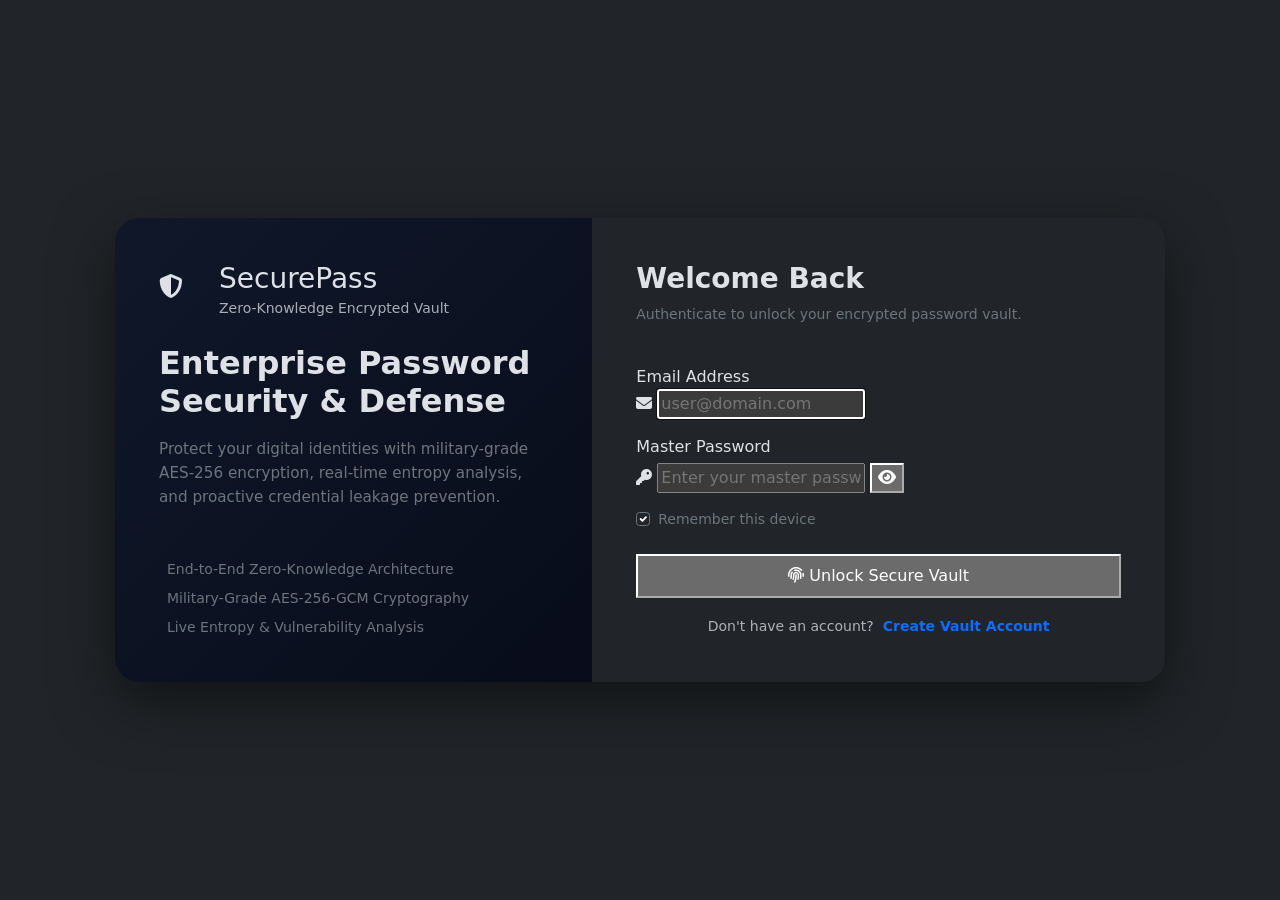
==== commit ca9ce997: "feat: permanent cloud-hosted web vault with zero dependency on local PC" ====
--- a/index.html
+++ b/index.html
@@ -1,62 +1,1714 @@
 <!DOCTYPE html>
-<html lang="en">
+<html lang="en" data-theme="dark">
 <head>
-    <meta charset="UTF-8">
-    <meta name="viewport" content="width=device-width, initial-scale=1.0">
-    <meta http-equiv="refresh" content="0; url=https://employers-scuba-flood-belongs.trycloudflare.com/Account/Login">
-    <title>Connecting to SecurePass Vault...</title>
+    <base href="/Password-Strength-Checker/">
+    <meta charset="utf-8" />
+    <meta name="viewport" content="width=device-width, initial-scale=1.0" />
+    <title>SecurePass – Smart Password Strength Checker & Secure Password Vault</title>
+    
+    <!-- Bootstrap 5 CSS -->
+    <link href="https://cdn.jsdelivr.net/npm/bootstrap@5.3.3/dist/css/bootstrap.min.css" rel="stylesheet" />
+    
+    <!-- FontAwesome 6 Pro Icons -->
+    <link rel="stylesheet" href="https://cdnjs.cloudflare.com/ajax/libs/font-awesome/6.5.1/css/all.min.css" />
+    
+    <!-- Google Fonts Inter & Poppins -->
+    <link rel="preconnect" href="https://fonts.googleapis.com">
+    <link rel="preconnect" href="https://fonts.gstatic.com" crossorigin>
+    <link href="https://fonts.googleapis.com/css2?family=Inter:wght@300;400;500;600;700;800&family=Poppins:wght@500;600;700&display=swap" rel="stylesheet">
+    
+    <!-- Custom Cyber Stylesheets -->
+    <link rel="stylesheet" href="wwwroot/css/cyber-theme.css" />
+    <link rel="stylesheet" href="wwwroot/css/strength-meter.css" />
     <script>
-        window.location.replace("https://employers-scuba-flood-belongs.trycloudflare.com/Account/Login");
+        (function() {
+            const savedTheme = localStorage.getItem('securepass_theme') || 'dark';
+            document.documentElement.setAttribute('data-theme', savedTheme);
+            document.documentElement.setAttribute('data-bs-theme', savedTheme);
+        })();
     </script>
     <style>
-        body {
-            background-color: #0B132B;
-            color: #F8FAFC;
-            font-family: system-ui, -apple-system, sans-serif;
+        .view-section {
+            display: none;
+            animation: fadeIn 0.25s ease-in-out;
+        }
+        .view-section.active {
+            display: block;
+        }
+        @keyframes fadeIn {
+            from { opacity: 0; transform: translateY(6px); }
+            to { opacity: 1; transform: translateY(0); }
+        }
+        .category-card {
+            background: var(--bg-card);
+            border: 1px solid var(--border-color);
+            border-radius: var(--radius-lg);
+            padding: 24px;
+            transition: var(--transition-normal);
+            cursor: pointer;
+            text-decoration: none;
+            display: block;
+        }
+        .category-card:hover {
+            transform: translateY(-4px);
+            border-color: var(--accent-purple);
+            box-shadow: 0 10px 25px var(--accent-purple-glow);
+        }
+    </style>
+
+    <style>
+        .auth-wrapper {
+            min-height: 100vh;
             display: flex;
             align-items: center;
             justify-content: center;
-            height: 100vh;
-            margin: 0;
-            text-align: center;
-        }
-        .loader-card {
-            padding: 36px 44px;
-            background: rgba(255, 255, 255, 0.05);
-            border-radius: 16px;
-            border: 1px solid rgba(99, 102, 241, 0.35);
-            box-shadow: 0 10px 40px rgba(0, 0, 0, 0.6);
-            max-width: 480px;
-        }
-        .spinner {
-            width: 44px;
-            height: 44px;
-            margin: 0 auto 20px;
-            border: 4px solid rgba(99, 102, 241, 0.2);
-            border-top-color: #6366F1;
-            border-radius: 50%;
-            animation: spin 0.8s linear infinite;
-        }
-        @keyframes spin { to { transform: rotate(360deg); } }
-        h2 { margin: 0 0 12px; color: #818CF8; font-size: 1.4rem; font-weight: 700; }
-        p { margin: 0 0 16px; color: #94A3B8; font-size: 0.95rem; line-height: 1.5; }
-        a.btn-enter {
-            display: inline-block;
-            padding: 10px 24px;
-            background: linear-gradient(135deg, #6366F1, #8B5CF6);
-            color: #FFFFFF;
-            font-weight: 600;
-            text-decoration: none;
-            border-radius: 8px;
+            padding: 24px 16px;
+            width: 100%;
+        }
+        .auth-card-container {
+            width: 100%;
+            max-width: 1050px;
+            display: grid;
+            grid-template-columns: 1fr 1.2fr;
+            background: var(--bg-card);
+            border: 1px solid var(--border-color);
+            border-radius: 24px;
+            overflow: hidden;
+            box-shadow: 0 20px 60px rgba(0, 0, 0, 0.5);
+        }
+        .auth-hero-pane {
+            background: linear-gradient(135deg, rgba(15, 23, 42, 0.95), rgba(7, 11, 25, 0.95));
+            padding: 44px;
+            display: flex;
+            flex-direction: column;
+            justify-content: space-between;
+            border-right: 1px solid var(--border-color);
+        }
+        [data-theme="light"] .auth-hero-pane {
+            background: linear-gradient(135deg, #EEF2FF, #E0E7FF);
+        }
+        .auth-form-pane {
+            padding: 44px;
+            display: flex;
+            flex-direction: column;
+            justify-content: center;
+            background: var(--bg-card);
+        }
+        @media (max-width: 768px) {
+            .auth-card-container {
+                grid-template-columns: 1fr;
+                border-radius: 16px;
+            }
+            .auth-hero-pane {
+                padding: 28px 20px;
+            }
+            .auth-form-pane {
+                padding: 28px 20px;
+            }
         }
     </style>
+
 </head>
-<body>
-    <div class="loader-card">
-        <div class="spinner"></div>
-        <h2>Opening SecurePass Live Vault...</h2>
-        <p>Connecting to your encrypted database vault. If not redirected automatically:</p>
-        <a class="btn-enter" href="https://employers-scuba-flood-belongs.trycloudflare.com/Account/Login">Enter Live Vault &rarr;</a>
+<body class="cyber-grid-bg">
+    
+    <!-- Cyber Shield Auth Container (Login / Register) -->
+    <div id="authSection" class="auth-wrapper" style="display: flex;">
+        <!-- LOGIN CARD -->
+        <div class="auth-card-container" id="loginCard">
+            <!-- Left Hero Pane -->
+            <div class="auth-hero-pane">
+                <div>
+                    <div class="d-flex align-items-center gap-3 mb-4">
+                        <div class="brand-icon" style="width: 44px; height: 44px; font-size: 1.5rem;">
+                            <i class="fa-solid fa-shield-halved"></i>
+                        </div>
+                        <div>
+                            <h3 class="brand-text m-0">SecurePass</h3>
+                            <small class="text-muted">Zero-Knowledge Encrypted Vault</small>
+                        </div>
+                    </div>
+                    <h2 class="text-theme-primary fw-bold mb-3">Enterprise Password Security & Defense</h2>
+                    <p class="text-secondary" style="font-size: 0.95rem; line-height: 1.6;">
+                        Protect your digital identities with military-grade AES-256 encryption, real-time entropy analysis, and proactive credential leakage prevention.
+                    </p>
+                </div>
+
+                <div class="mt-4">
+                    <div class="d-flex flex-column gap-2 text-secondary small">
+                        <div class="d-flex align-items-center gap-2"><i class="fa-solid fa-shield-check text-success"></i> End-to-End Zero-Knowledge Architecture</div>
+                        <div class="d-flex align-items-center gap-2"><i class="fa-solid fa-shield-check text-success"></i> Military-Grade AES-256-GCM Cryptography</div>
+                        <div class="d-flex align-items-center gap-2"><i class="fa-solid fa-shield-check text-success"></i> Live Entropy & Vulnerability Analysis</div>
+                    </div>
+                </div>
+            </div>
+
+            <!-- Right Login Form -->
+            <div class="auth-form-pane">
+                <div class="mb-4">
+                    <h3 class="text-theme-primary fw-bold">Welcome Back</h3>
+                    <p class="text-secondary small">Authenticate to unlock your encrypted password vault.</p>
+                </div>
+
+                <div id="loginAlert" class="alert alert-danger py-2 small mb-3" style="display: none;"></div>
+
+                <form id="loginForm" onsubmit="handleAuthLogin(event)">
+                    <div class="cyber-form-group mb-3">
+                        <label class="cyber-label">Email Address</label>
+                        <div class="input-with-icon">
+                            <i class="fa-solid fa-envelope input-icon"></i>
+                            <input type="email" id="loginEmail" class="cyber-input" placeholder="user@domain.com" required autofocus />
+                        </div>
+                    </div>
+
+                    <div class="cyber-form-group mb-3">
+                        <div class="d-flex justify-content-between align-items-center mb-1">
+                            <label class="cyber-label mb-0">Master Password</label>
+                        </div>
+                        <div class="input-with-icon">
+                            <i class="fa-solid fa-key input-icon"></i>
+                            <input type="password" id="loginPasswordInput" class="cyber-input" placeholder="Enter your master password" required />
+                            <button type="button" class="input-action-btn" onclick="togglePasswordVisibility('loginPasswordInput', this)">
+                                <i class="fa-solid fa-eye"></i>
+                            </button>
+                        </div>
+                    </div>
+
+                    <div class="d-flex align-items-center justify-content-between mb-4">
+                        <label class="d-flex align-items-center gap-2 text-secondary small" style="cursor: pointer;">
+                            <input type="checkbox" id="rememberMeCheckbox" checked class="form-check-input bg-dark border-secondary m-0" />
+                            <span>Remember this device</span>
+                        </label>
+                    </div>
+
+                    <button type="submit" class="btn-cyber-primary w-100 justify-content-center py-2 mb-3">
+                        <i class="fa-solid fa-fingerprint"></i> Unlock Secure Vault
+                    </button>
+
+                    <div class="text-center">
+                        <span class="text-muted small">Don't have an account?</span>
+                        <a href="javascript:void(0)" onclick="showRegisterCard()" class="text-decoration-none fw-semibold text-primary ms-1 small">Create Vault Account</a>
+                    </div>
+                </form>
+            </div>
+        </div>
+
+        <!-- REGISTER CARD -->
+        <div class="auth-card-container" id="registerCard" style="display: none; max-width: 1100px;">
+            <!-- Left Hero Pane -->
+            <div class="auth-hero-pane">
+                <div>
+                    <div class="d-flex align-items-center gap-3 mb-4">
+                        <div class="brand-icon" style="width: 44px; height: 44px; font-size: 1.5rem;">
+                            <i class="fa-solid fa-shield-halved"></i>
+                        </div>
+                        <div>
+                            <h3 class="brand-text m-0">SecurePass</h3>
+                            <small class="text-muted">Zero-Knowledge Encrypted Vault</small>
+                        </div>
+                    </div>
+                    <h2 class="text-theme-primary fw-bold mb-3">Begin Zero-Trust Defense</h2>
+                    <p class="text-secondary" style="font-size: 0.95rem; line-height: 1.6;">
+                        Create your isolated password vault. Your master password is never stored in plain text and is protected by AES-256 client cryptography.
+                    </p>
+                </div>
+
+                <div class="mt-4">
+                    <div class="d-flex flex-column gap-2 text-secondary small">
+                        <div class="d-flex align-items-center gap-2"><i class="fa-solid fa-shield-check text-success"></i> Client & Server End-to-End Encryption</div>
+                        <div class="d-flex align-items-center gap-2"><i class="fa-solid fa-shield-check text-success"></i> Live Entropy & Brute-Force Crack Estimator</div>
+                        <div class="d-flex align-items-center gap-2"><i class="fa-solid fa-shield-check text-success"></i> 90-Day Expiry & Credential Reuse Auditing</div>
+                    </div>
+                </div>
+            </div>
+
+            <!-- Right Register Form -->
+            <div class="auth-form-pane">
+                <div class="mb-3">
+                    <h3 class="text-theme-primary fw-bold">Create Secure Account</h3>
+                    <p class="text-secondary small">Setup your master credentials to initialize your private vault.</p>
+                </div>
+
+                <div id="registerAlert" class="alert alert-danger py-2 small mb-3" style="display: none;"></div>
+
+                <form id="registerForm" onsubmit="handleAuthRegister(event)">
+                    <div class="row g-3">
+                        <div class="col-md-6 cyber-form-group mb-2">
+                            <label class="cyber-label">Full Name</label>
+                            <div class="input-with-icon">
+                                <i class="fa-solid fa-user input-icon"></i>
+                                <input type="text" id="regFullName" class="cyber-input" placeholder="Nensi Borad" required />
+                            </div>
+                        </div>
+
+                        <div class="col-md-6 cyber-form-group mb-2">
+                            <label class="cyber-label">Email Address</label>
+                            <div class="input-with-icon">
+                                <i class="fa-solid fa-envelope input-icon"></i>
+                                <input type="email" id="regEmail" class="cyber-input" placeholder="user@domain.com" required />
+                            </div>
+                        </div>
+                    </div>
+
+                    <div class="row g-3">
+                        <div class="col-md-6 cyber-form-group mb-2">
+                            <label class="cyber-label">Master Password</label>
+                            <div class="input-with-icon">
+                                <i class="fa-solid fa-lock input-icon"></i>
+                                <input type="password" id="regPassword" class="cyber-input" placeholder="Min. 8 characters" required />
+                            </div>
+                        </div>
+
+                        <div class="col-md-6 cyber-form-group mb-2">
+                            <label class="cyber-label">Confirm Password</label>
+                            <div class="input-with-icon">
+                                <i class="fa-solid fa-shield-halved input-icon"></i>
+                                <input type="password" id="regConfirmPassword" class="cyber-input" placeholder="Repeat master password" required />
+                            </div>
+                        </div>
+                    </div>
+
+                    <button type="submit" class="btn-cyber-primary w-100 justify-content-center py-2 mt-3 mb-3">
+                        <i class="fa-solid fa-shield-halved"></i> Initialize Encrypted Vault
+                    </button>
+
+                    <div class="text-center">
+                        <span class="text-muted small">Already have a vault?</span>
+                        <a href="javascript:void(0)" onclick="showLoginCard()" class="text-decoration-none fw-semibold text-primary ms-1 small">Sign In</a>
+                    </div>
+                </form>
+            </div>
+        </div>
     </div>
+
+    <div class="app-wrapper" style="display: none;">
+        <!-- Sidebar Navigation (Exact match from _Layout.cshtml) -->
+        <aside class="app-sidebar" id="appSidebar">
+            <div class="sidebar-brand">
+                <div class="brand-icon">
+                    <i class="fa-solid fa-shield-halved"></i>
+                </div>
+                <div>
+                    <div class="brand-text">SecurePass</div>
+                </div>
+                <span class="brand-badge ms-auto">AES-256</span>
+            </div>
+
+            <div class="sidebar-menu">
+                <div class="menu-category-title">Core Vault</div>
+                <a href="javascript:void(0)" class="nav-link-item active" onclick="navigateTo('dashboard', this)">
+                    <i class="fa-solid fa-gauge-high"></i>
+                    <span>Dashboard</span>
+                </a>
+                <a href="javascript:void(0)" class="nav-link-item" onclick="openAddModal()">
+                    <i class="fa-solid fa-circle-plus"></i>
+                    <span>Add Password</span>
+                </a>
+                <a href="javascript:void(0)" class="nav-link-item" onclick="navigateTo('vault', this)">
+                    <i class="fa-solid fa-vault"></i>
+                    <span>Password Vault</span>
+                </a>
+                <a href="javascript:void(0)" class="nav-link-item" onclick="navigateTo('favorites', this)">
+                    <i class="fa-solid fa-star text-warning"></i>
+                    <span>Favorites</span>
+                </a>
+                <a href="javascript:void(0)" class="nav-link-item" onclick="navigateTo('categories', this)">
+                    <i class="fa-solid fa-layer-group"></i>
+                    <span>Categories</span>
+                </a>
+
+                <div class="menu-category-title mt-2">Security Tools</div>
+                <a href="javascript:void(0)" class="nav-link-item" onclick="navigateTo('checker', this)">
+                    <i class="fa-solid fa-shield-virus"></i>
+                    <span>Strength Checker</span>
+                </a>
+                <a href="javascript:void(0)" class="nav-link-item" onclick="navigateTo('generator', this)">
+                    <i class="fa-solid fa-wand-magic-sparkles"></i>
+                    <span>Pass Generator</span>
+                </a>
+                <a href="javascript:void(0)" class="nav-link-item" onclick="navigateTo('health', this)">
+                    <i class="fa-solid fa-heart-pulse text-danger"></i>
+                    <span>Password Health</span>
+                </a>
+                <a href="javascript:void(0)" class="nav-link-item" onclick="navigateTo('importexport', this)">
+                    <i class="fa-solid fa-file-import"></i>
+                    <span>Import & Export</span>
+                </a>
+
+                <div class="menu-category-title mt-2">System</div>
+                <a href="javascript:void(0)" class="nav-link-item" onclick="navigateTo('settings', this)">
+                    <i class="fa-solid fa-sliders"></i>
+                    <span>Settings</span>
+                </a>
+            </div>
+
+            <div class="sidebar-footer">
+                <div class="user-quick-pill">
+                    <div class="user-avatar">
+                        N
+                    </div>
+                    <div class="overflow-hidden flex-grow-1">
+                        <div class="fw-semibold text-truncate small">Nensi Borad</div>
+                        <div class="text-muted small text-truncate" style="font-size: 0.75rem;">Protected by AES-256</div>
+                    </div>
+                    <span class="status-dot ms-2 position-static" title="Secure Session Active"></span>
+                </div>
+            </div>
+        </aside>
+
+        <!-- Main Content Wrapper -->
+        <div class="app-main">
+            <!-- Top Header -->
+            <header class="app-topbar">
+                <div class="topbar-left">
+                    <button class="sidebar-toggle-btn d-lg-none" id="sidebarToggleBtn" onclick="toggleSidebar()">
+                        <i class="fa-solid fa-bars"></i>
+                    </button>
+                    <div class="topbar-search-form d-none d-md-block">
+                        <i class="fa-solid fa-magnifying-glass topbar-search-icon"></i>
+                        <input type="text" id="globalSearchInput" class="topbar-search-input" placeholder="Search passwords, websites..." oninput="handleGlobalSearch(this.value)" />
+                    </div>
+                </div>
+
+                <div class="topbar-right">
+                    
+                    <button type="button" class="btn-cyber-outline py-2 px-3 small me-2" onclick="lockVault()" title="Lock Vault">
+                        <i class="fa-solid fa-lock"></i> <span class="d-none d-sm-inline">Lock Vault</span>
+                    </button>
+
+                    <button type="button" class="btn-cyber-primary py-2 px-3 small" onclick="openAddModal()">
+                        <i class="fa-solid fa-plus"></i> <span class="d-none d-sm-inline">New Password</span>
+                    </button>
+
+                    <button class="icon-button" id="themeToggleBtn" title="Toggle Light/Dark Theme" onclick="toggleAppTheme()">
+                        <i class="fa-solid fa-moon"></i>
+                    </button>
+
+                    <div class="user-avatar" style="width: 36px; height: 36px; cursor: pointer;" title="Nensi Borad">
+                        N
+                    </div>
+                </div>
+            </header>
+
+            <!-- Dynamic Views Container -->
+            <div class="page-container">
+
+                <!-- 1. DASHBOARD VIEW (Default View) -->
+                <div id="view-dashboard" class="view-section active">
+                    <div class="page-header">
+                        <div>
+                            <h1 class="page-title"><i class="fa-solid fa-gauge-high"></i> Command Center</h1>
+                            <p class="page-subtitle">Real-time cryptographic audit & vault vulnerability telemetry</p>
+                        </div>
+                        <div class="d-flex gap-2">
+                            <button type="button" class="btn-cyber-primary" onclick="openAddModal()">
+                                <i class="fa-solid fa-plus"></i> Add Credential
+                            </button>
+                            <button type="button" class="btn-cyber-outline" onclick="navigateTo('generator')">
+                                <i class="fa-solid fa-wand-magic-sparkles"></i> Generator
+                            </button>
+                        </div>
+                    </div>
+
+                    <!-- 4 Stat Cards -->
+                    <div class="row g-3 mb-4">
+                        <div class="col-xl-3 col-6">
+                            <div class="cyber-card stat-card h-100" onclick="navigateTo('vault')" style="cursor: pointer;">
+                                <div class="stat-info">
+                                    <div class="stat-label">Total Passwords</div>
+                                    <div class="stat-value" id="dashTotalCount">4</div>
+                                </div>
+                                <div class="stat-icon purple"><i class="fa-solid fa-vault"></i></div>
+                            </div>
+                        </div>
+                        <div class="col-xl-3 col-6">
+                            <div class="cyber-card stat-card h-100" onclick="navigateTo('health')" style="cursor: pointer;">
+                                <div class="stat-info">
+                                    <div class="stat-label">Vault Health</div>
+                                    <div class="stat-value text-success" id="dashHealthScore">85%</div>
+                                </div>
+                                <div class="stat-icon green"><i class="fa-solid fa-heart-pulse"></i></div>
+                            </div>
+                        </div>
+                        <div class="col-xl-3 col-6">
+                            <div class="cyber-card stat-card h-100" onclick="navigateTo('health')" style="cursor: pointer;">
+                                <div class="stat-info">
+                                    <div class="stat-label">Weak Credentials</div>
+                                    <div class="stat-value text-danger" id="dashWeakCount">1</div>
+                                </div>
+                                <div class="stat-icon red"><i class="fa-solid fa-triangle-exclamation"></i></div>
+                            </div>
+                        </div>
+                        <div class="col-xl-3 col-6">
+                            <div class="cyber-card stat-card h-100" onclick="navigateTo('health')" style="cursor: pointer;">
+                                <div class="stat-info">
+                                    <div class="stat-label">Expired (>90d)</div>
+                                    <div class="stat-value text-warning" id="dashExpiredCount">1</div>
+                                </div>
+                                <div class="stat-icon orange"><i class="fa-solid fa-clock-rotate-left"></i></div>
+                            </div>
+                        </div>
+                    </div>
+
+                    <!-- Quick Action Cards -->
+                    <div class="row g-3 mb-4">
+                        <div class="col-lg-4">
+                            <div class="cyber-card p-3 d-flex align-items-center gap-3" onclick="navigateTo('checker')" style="cursor: pointer;">
+                                <div class="stat-icon cyan"><i class="fa-solid fa-gauge-simple-high"></i></div>
+                                <div>
+                                    <div class="fw-bold text-theme-primary">Strength Checker</div>
+                                    <div class="text-muted small">Real-time entropy and crack time</div>
+                                </div>
+                            </div>
+                        </div>
+                        <div class="col-lg-4">
+                            <div class="cyber-card p-3 d-flex align-items-center gap-3" onclick="navigateTo('generator')" style="cursor: pointer;">
+                                <div class="stat-icon purple"><i class="fa-solid fa-key"></i></div>
+                                <div>
+                                    <div class="fw-bold text-theme-primary">Password Generator</div>
+                                    <div class="text-muted small">Custom crypto entropy builder</div>
+                                </div>
+                            </div>
+                        </div>
+                        <div class="col-lg-4">
+                            <div class="cyber-card p-3 d-flex align-items-center gap-3" onclick="navigateTo('health')" style="cursor: pointer;">
+                                <div class="stat-icon green"><i class="fa-solid fa-shield-virus"></i></div>
+                                <div>
+                                    <div class="fw-bold text-theme-primary">Security Health Audit</div>
+                                    <div class="text-muted small">Scan duplicate and stale logins</div>
+                                </div>
+                            </div>
+                        </div>
+                    </div>
+
+                    <!-- Recent Passwords Table -->
+                    <div class="cyber-card">
+                        <div class="d-flex justify-content-between align-items-center mb-3">
+                            <h5 class="text-theme-primary fw-bold m-0"><i class="fa-solid fa-clock-rotate-left text-primary me-2"></i> Vault Credentials</h5>
+                            <button class="btn btn-sm btn-cyber-outline py-1 px-3" onclick="navigateTo('vault')">View All &rarr;</button>
+                        </div>
+                        <!-- Desktop Table (>= 768px) -->
+                        <div class="cyber-table-wrapper d-none d-md-block">
+                            <table class="cyber-table">
+                                <thead>
+                                    <tr>
+                                        <th style="width: 35px;"><i class="fa-regular fa-star"></i></th>
+                                        <th>Account Title</th>
+                                        <th>Website / URL</th>
+                                        <th>Username / Email</th>
+                                        <th>Password</th>
+                                        <th>Strength</th>
+                                        <th>Score</th>
+                                        <th>Age / Expiry</th>
+                                        <th class="text-end">Actions</th>
+                                    </tr>
+                                </thead>
+                                <tbody id="dashTableBody">
+                                    <!-- Populated dynamically -->
+                                </tbody>
+                            </table>
+                        </div>
+                        <!-- Mobile Cards (< 768px) -->
+                        <div class="mobile-vault-cards d-md-none d-flex flex-column gap-3" id="dashMobileCards">
+                            <!-- Populated dynamically -->
+                        </div>
+                    </div>
+                </div>
+
+                <!-- 2. PASSWORD VAULT VIEW -->
+                <div id="view-vault" class="view-section">
+                    <div class="page-header">
+                        <div>
+                            <h1 class="page-title"><i class="fa-solid fa-vault"></i> Password Vault</h1>
+                            <p class="page-subtitle">Manage and audit zero-knowledge encrypted credentials</p>
+                        </div>
+                        <div>
+                            <button type="button" class="btn-cyber-primary" onclick="openAddModal()">
+                                <i class="fa-solid fa-plus"></i> Add New Password
+                            </button>
+                        </div>
+                    </div>
+
+                    <div class="cyber-card mb-4 p-3 d-flex justify-content-between align-items-center flex-wrap gap-3">
+                        <div class="d-flex align-items-center gap-2 flex-grow-1" style="max-width: 400px;">
+                            <input type="text" id="vaultFilterInput" class="cyber-input py-2" placeholder="Search accounts, usernames, domains..." oninput="renderVaultViews()">
+                        </div>
+                        <div class="d-flex align-items-center gap-2">
+                            <select id="vaultCategoryFilter" class="cyber-select py-2" onchange="renderVaultViews()">
+                                <option value="All">All Categories</option>
+                                <option value="Work">Work</option>
+                                <option value="Banking">Banking</option>
+                                <option value="Social">Social</option>
+                                <option value="Personal">Personal</option>
+                                <option value="Entertainment">Entertainment</option>
+                            </select>
+                        </div>
+                    </div>
+
+                    <!-- Desktop Table (>= 768px) -->
+                    <div class="cyber-table-wrapper d-none d-md-block">
+                        <table class="cyber-table">
+                            <thead>
+                                <tr>
+                                    <th style="width: 35px;"><i class="fa-regular fa-star"></i></th>
+                                    <th>Account Title</th>
+                                    <th>Website / URL</th>
+                                    <th>Username / Email</th>
+                                    <th>Password</th>
+                                    <th>Strength</th>
+                                    <th>Score</th>
+                                    <th>Age / Expiry</th>
+                                    <th class="text-end">Actions</th>
+                                </tr>
+                            </thead>
+                            <tbody id="fullVaultTableBody">
+                                <!-- Populated dynamically -->
+                            </tbody>
+                        </table>
+                    </div>
+
+                    <!-- Mobile Cards (< 768px) -->
+                    <div class="mobile-vault-cards d-md-none d-flex flex-column gap-3" id="vaultMobileCards">
+                        <!-- Populated dynamically -->
+                    </div>
+                </div>
+
+                <!-- 3. STRENGTH CHECKER VIEW -->
+                <div id="view-checker" class="view-section">
+                    <div class="page-header">
+                        <div>
+                            <h1 class="page-title"><i class="fa-solid fa-shield-virus"></i> Real-Time Password Strength Checker</h1>
+                            <p class="page-subtitle">Live Shannon entropy, brute-force crack time, and heuristic analysis</p>
+                        </div>
+                    </div>
+
+                    <div class="row g-4">
+                        <div class="col-lg-7">
+                            <div class="cyber-card mb-4">
+                                <label class="cyber-label mb-2"><i class="fa-solid fa-key me-2 text-primary"></i> Enter Password to Inspect</label>
+                                <div class="input-with-icon mb-3">
+                                    <i class="fa-solid fa-lock input-icon"></i>
+                                    <input type="password" id="chkPassInput" class="cyber-input" placeholder="Type or paste any password..." autocomplete="off">
+                                    <button type="button" id="chkEyeBtn" class="input-action-btn" onclick="toggleCheckerEye()">
+                                        <i class="fa-solid fa-eye"></i>
+                                    </button>
+                                </div>
+
+                                <div class="strength-bar-container mb-2">
+                                    <div class="strength-bar-segment" id="cSeg1"></div>
+                                    <div class="strength-bar-segment" id="cSeg2"></div>
+                                    <div class="strength-bar-segment" id="cSeg3"></div>
+                                    <div class="strength-bar-segment" id="cSeg4"></div>
+                                </div>
+                                <div class="d-flex justify-content-between align-items-center mt-2">
+                                    <span class="small text-muted">Evaluation Rating:</span>
+                                    <span id="chkBadge" class="badge-strength weak"><i class="fa-solid fa-circle-exclamation me-1"></i> Empty</span>
+                                </div>
+                            </div>
+
+                            <div class="cyber-card">
+                                <h5 class="text-theme-primary fw-bold mb-3"><i class="fa-solid fa-lightbulb text-warning me-2"></i> Security Recommendations</h5>
+                                <div id="chkSuggestions">
+                                    <div class="cyber-alert cyber-alert-info mb-0">
+                                        <i class="fa-solid fa-info-circle"></i>
+                                        <div>Type a password to evaluate its real-time resistance to attacks.</div>
+                                    </div>
+                                </div>
+                            </div>
+                        </div>
+
+                        <div class="col-lg-5">
+                            <div class="cyber-card text-center mb-4">
+                                <h5 class="text-theme-primary fw-bold mb-3"><i class="fa-solid fa-shield-halved text-cyan me-2"></i> Security Score</h5>
+                                <div class="circular-gauge-wrapper my-3 mx-auto">
+                                    <svg class="circular-gauge-svg" viewBox="0 0 100 100">
+                                        <circle class="circular-gauge-bg" cx="50" cy="50" r="45"></circle>
+                                        <circle class="circular-gauge-meter" id="chkMeter" cx="50" cy="50" r="45" style="stroke-dashoffset: 283; stroke: #EF4444;"></circle>
+                                    </svg>
+                                    <div class="circular-gauge-content">
+                                        <div class="circular-gauge-number" id="chkScoreNum">0</div>
+                                        <div class="circular-gauge-unit" id="chkScoreUnit">Score</div>
+                                    </div>
+                                </div>
+                                <div class="row g-2 mt-2">
+                                    <div class="col-6">
+                                        <div class="p-3 rounded-3" style="background: rgba(8, 14, 30, 0.6); border: 1px solid var(--border-color);">
+                                            <div class="text-muted small mb-1">Brute-Force Crack</div>
+                                            <div class="fw-bold text-theme-primary" id="chkCrackTime">Instant</div>
+                                        </div>
+                                    </div>
+                                    <div class="col-6">
+                                        <div class="p-3 rounded-3" style="background: rgba(8, 14, 30, 0.6); border: 1px solid var(--border-color);">
+                                            <div class="text-muted small mb-1">Shannon Entropy</div>
+                                            <div class="fw-bold text-cyan" id="chkEntropy">0 bits</div>
+                                        </div>
+                                    </div>
+                                </div>
+                            </div>
+
+                            <div class="cyber-card">
+                                <h5 class="text-theme-primary fw-bold mb-3"><i class="fa-solid fa-list-check text-primary me-2"></i> Hardness Matrix</h5>
+                                <ul class="rule-checklist p-0 m-0" id="chkRuleList" style="list-style: none;">
+                                    <li class="rule-item" id="r-len"><div class="rule-icon"><i class="fa-solid fa-xmark"></i></div> <span>At least 8 characters long</span></li>
+                                    <li class="rule-item" id="r-up"><div class="rule-icon"><i class="fa-solid fa-xmark"></i></div> <span>Uppercase letters (A-Z)</span></li>
+                                    <li class="rule-item" id="r-low"><div class="rule-icon"><i class="fa-solid fa-xmark"></i></div> <span>Lowercase letters (a-z)</span></li>
+                                    <li class="rule-item" id="r-num"><div class="rule-icon"><i class="fa-solid fa-xmark"></i></div> <span>Numerical digits (0-9)</span></li>
+                                    <li class="rule-item" id="r-sym"><div class="rule-icon"><i class="fa-solid fa-xmark"></i></div> <span>Special symbols (!@#$%^&*)</span></li>
+                                    <li class="rule-item" id="r-rep"><div class="rule-icon"><i class="fa-solid fa-check"></i></div> <span>No repeated characters (aaa, 111)</span></li>
+                                    <li class="rule-item" id="r-seq"><div class="rule-icon"><i class="fa-solid fa-check"></i></div> <span>No keyboard walks (qwerty, 12345)</span></li>
+                                    <li class="rule-item" id="r-com"><div class="rule-icon"><i class="fa-solid fa-check"></i></div> <span>Not in common breached passwords list</span></li>
+                                </ul>
+                            </div>
+                        </div>
+                    </div>
+                </div>
+
+                <!-- 4. PASSWORD GENERATOR VIEW -->
+                <div id="view-generator" class="view-section">
+                    <div class="page-header">
+                        <div>
+                            <h1 class="page-title"><i class="fa-solid fa-wand-magic-sparkles"></i> Password Generator</h1>
+                            <p class="page-subtitle">Cryptographically secure, random high-entropy passwords</p>
+                        </div>
+                    </div>
+
+                    <div class="row justify-content-center">
+                        <div class="col-lg-8">
+                            <div class="cyber-card p-4 p-md-5 mb-4">
+                                <div class="p-3 p-md-4 rounded-3 mb-4 d-flex align-items-center justify-content-between flex-wrap gap-3" style="background: rgba(8, 14, 30, 0.9); border: 2px solid var(--border-glow);">
+                                    <span id="genDisplay" class="fs-4 font-monospace fw-bold text-theme-primary text-break" style="letter-spacing: 1px;">Click Generate</span>
+                                    <div class="d-flex gap-2">
+                                        <button type="button" class="btn-cyber-outline" onclick="doGeneratePass()" title="Refresh">
+                                            <i class="fa-solid fa-rotate"></i> Refresh
+                                        </button>
+                                        <button type="button" class="btn-cyber-primary" onclick="copyGenPass()" title="Copy">
+                                            <i class="fa-solid fa-copy"></i> Copy
+                                        </button>
+                                    </div>
+                                </div>
+
+                                <div class="mb-4">
+                                    <div class="d-flex justify-content-between align-items-center mb-2">
+                                        <label class="cyber-label m-0">Password Length: <span id="genLenNum" class="text-cyan fw-bold fs-5">16</span> characters</label>
+                                    </div>
+                                    <input type="range" class="form-range" id="genSlider" min="8" max="32" value="16" oninput="document.getElementById('genLenNum').innerText = this.value; doGeneratePass();
+            checkAuthStatus();">
+                                </div>
+
+                                <div class="row g-3 mb-4">
+                                    <div class="col-md-6">
+                                        <div class="d-flex align-items-center justify-content-between p-3 rounded-3" style="background: rgba(8, 14, 30, 0.6); border: 1px solid var(--border-color);">
+                                            <span>Uppercase Letters (A-Z)</span>
+                                            <label class="cyber-switch">
+                                                <input type="checkbox" id="gUpper" checked onchange="doGeneratePass()">
+                                                <span class="switch-slider"></span>
+                                            </label>
+                                        </div>
+                                    </div>
+                                    <div class="col-md-6">
+                                        <div class="d-flex align-items-center justify-content-between p-3 rounded-3" style="background: rgba(8, 14, 30, 0.6); border: 1px solid var(--border-color);">
+                                            <span>Lowercase Letters (a-z)</span>
+                                            <label class="cyber-switch">
+                                                <input type="checkbox" id="gLower" checked onchange="doGeneratePass()">
+                                                <span class="switch-slider"></span>
+                                            </label>
+                                        </div>
+                                    </div>
+                                    <div class="col-md-6">
+                                        <div class="d-flex align-items-center justify-content-between p-3 rounded-3" style="background: rgba(8, 14, 30, 0.6); border: 1px solid var(--border-color);">
+                                            <span>Numbers (0-9)</span>
+                                            <label class="cyber-switch">
+                                                <input type="checkbox" id="gDigits" checked onchange="doGeneratePass()">
+                                                <span class="switch-slider"></span>
+                                            </label>
+                                        </div>
+                                    </div>
+                                    <div class="col-md-6">
+                                        <div class="d-flex align-items-center justify-content-between p-3 rounded-3" style="background: rgba(8, 14, 30, 0.6); border: 1px solid var(--border-color);">
+                                            <span>Special Symbols (!@#$%)</span>
+                                            <label class="cyber-switch">
+                                                <input type="checkbox" id="gSymbols" checked onchange="doGeneratePass()">
+                                                <span class="switch-slider"></span>
+                                            </label>
+                                        </div>
+                                    </div>
+                                </div>
+
+                                <div class="d-flex justify-content-end gap-2">
+                                    <button type="button" class="btn-cyber-success px-4 py-2" onclick="saveGenToVault()">
+                                        <i class="fa-solid fa-vault me-1"></i> Save to Vault
+                                    </button>
+                                </div>
+                            </div>
+                        </div>
+                    </div>
+                </div>
+
+                <!-- 5. FAVORITES VIEW -->
+                <div id="view-favorites" class="view-section">
+                    <div class="page-header">
+                        <div>
+                            <h1 class="page-title"><i class="fa-solid fa-star text-warning"></i> Favorite Accounts</h1>
+                            <p class="page-subtitle">Starred high-priority credentials for rapid access</p>
+                        </div>
+                    </div>
+                    <div class="row g-3" id="favoritesGrid">
+                        <!-- Populated dynamically -->
+                    </div>
+                </div>
+
+                <!-- 6. CATEGORIES VIEW -->
+                <div id="view-categories" class="view-section">
+                    <div class="page-header">
+                        <div>
+                            <h1 class="page-title"><i class="fa-solid fa-layer-group"></i> Categories Browser</h1>
+                            <p class="page-subtitle">Credentials organized by operational domain</p>
+                        </div>
+                    </div>
+                    <div class="row g-3" id="categoriesGrid">
+                        <!-- Populated dynamically -->
+                    </div>
+                </div>
+
+                <!-- 7. HEALTH AUDITOR VIEW -->
+                <div id="view-health" class="view-section">
+                    <div class="page-header">
+                        <div>
+                            <h1 class="page-title"><i class="fa-solid fa-heart-pulse text-danger"></i> Vault Health Auditor</h1>
+                            <p class="page-subtitle">Vulnerability assessment across all stored credentials</p>
+                        </div>
+                    </div>
+
+                    <div class="row g-3 mb-4">
+                        <div class="col-md-3">
+                            <div class="cyber-card stat-card">
+                                <div class="stat-info">
+                                    <div class="stat-label">Health Score</div>
+                                    <div class="stat-value text-success" id="hAudScore">85%</div>
+                                </div>
+                                <div class="stat-icon green"><i class="fa-solid fa-shield-heart"></i></div>
+                            </div>
+                        </div>
+                        <div class="col-md-3">
+                            <div class="cyber-card stat-card">
+                                <div class="stat-info">
+                                    <div class="stat-label">Weak Passwords</div>
+                                    <div class="stat-value text-danger" id="hAudWeak">1</div>
+                                </div>
+                                <div class="stat-icon red"><i class="fa-solid fa-triangle-exclamation"></i></div>
+                            </div>
+                        </div>
+                        <div class="col-md-3">
+                            <div class="cyber-card stat-card">
+                                <div class="stat-info">
+                                    <div class="stat-label">Reused Passwords</div>
+                                    <div class="stat-value text-warning" id="hAudDup">0</div>
+                                </div>
+                                <div class="stat-icon orange"><i class="fa-solid fa-clone"></i></div>
+                            </div>
+                        </div>
+                        <div class="col-md-3">
+                            <div class="cyber-card stat-card">
+                                <div class="stat-info">
+                                    <div class="stat-label">Expired (>90d)</div>
+                                    <div class="stat-value text-cyan" id="hAudExp">1</div>
+                                </div>
+                                <div class="stat-icon cyan"><i class="fa-solid fa-clock-rotate-left"></i></div>
+                            </div>
+                        </div>
+                    </div>
+
+                    <div class="cyber-card">
+                        <h5 class="text-theme-primary fw-bold mb-3"><i class="fa-solid fa-triangle-exclamation text-warning me-2"></i> Detected Security Issues</h5>
+                        <div id="hAudAlerts"></div>
+                    </div>
+                </div>
+
+                <!-- 8. SETTINGS VIEW -->
+                <div id="view-settings" class="view-section">
+                    <div class="page-header">
+                        <div>
+                            <h1 class="page-title"><i class="fa-solid fa-sliders"></i> System Settings</h1>
+                            <p class="page-subtitle">Configure vault preferences & security watchdogs</p>
+                        </div>
+                    </div>
+
+                    <div class="cyber-card" style="max-width: 700px;">
+                        <div class="cyber-form-group mb-4">
+                            <label class="cyber-label">Theme Preference</label>
+                            <div class="d-flex gap-3">
+                                <button type="button" class="btn-cyber-outline" onclick="setAppTheme('dark')"><i class="fa-solid fa-moon me-1"></i> Dark Mode (Cyber)</button>
+                                <button type="button" class="btn-cyber-outline" onclick="setAppTheme('light')"><i class="fa-solid fa-sun me-1"></i> Light Mode</button>
+                            </div>
+                        </div>
+                        <div class="cyber-form-group mb-4">
+                            <label class="cyber-label">Auto-Lock Inactivity Watchdog</label>
+                            <select class="cyber-select" style="max-width: 300px;">
+                                <option value="15">15 Minutes</option>
+                                <option value="30" selected>30 Minutes</option>
+                                <option value="60">1 Hour</option>
+                            </select>
+                            <span class="text-muted small mt-1 d-block">Automatically locks vault if no mouse or keystroke activity is detected.</span>
+                        </div>
+                        <div class="cyber-form-group mb-3">
+                            <label class="cyber-label">Default Generator Length</label>
+                            <input type="number" class="cyber-input" value="16" min="8" max="32" style="max-width: 150px;">
+                        </div>
+                    </div>
+                <!-- 9. IMPORT & EXPORT VIEW -->
+                <div id="view-importexport" class="view-section">
+                    <div class="page-header">
+                        <div>
+                            <h1 class="page-title"><i class="fa-solid fa-file-import"></i> Import & Export Data</h1>
+                            <p class="page-subtitle">Backup your encrypted vault or import credentials from external password managers</p>
+                        </div>
+                    </div>
+
+                    <div class="row g-4">
+                        <div class="col-lg-6">
+                            <div class="cyber-card h-100">
+                                <h5 class="text-theme-primary fw-bold mb-3"><i class="fa-solid fa-file-export me-2 text-primary"></i> Export Vault Credentials</h5>
+                                <p class="text-secondary small mb-4">
+                                    Download a secure snapshot or portable backup of your stored accounts. Keep exported files securely in an encrypted drive.
+                                </p>
+
+                                <div class="d-flex flex-column gap-3 mb-4">
+                                    <div class="p-3 rounded-3 d-flex flex-column flex-sm-row justify-content-between align-items-start align-items-sm-center gap-3" style="background: rgba(8, 14, 30, 0.6); border: 1px solid var(--border-color);">
+                                        <div class="flex-grow-1">
+                                            <div class="text-theme-primary fw-semibold"><i class="fa-solid fa-file-csv text-success me-2"></i> CSV Spreadsheet (.csv)</div>
+                                            <div class="text-muted small">Standard format compatible with Excel, Google Sheets, Bitwarden, 1Password</div>
+                                        </div>
+                                        <button type="button" class="btn btn-sm btn-cyber-primary py-2 px-3 text-nowrap w-100 w-sm-auto text-center" onclick="exportStaticCsv()">
+                                            <i class="fa-solid fa-download"></i> Export CSV
+                                        </button>
+                                    </div>
+
+                                    <div class="p-3 rounded-3 d-flex flex-column flex-sm-row justify-content-between align-items-start align-items-sm-center gap-3" style="background: rgba(8, 14, 30, 0.6); border: 1px solid var(--border-color);">
+                                        <div class="flex-grow-1">
+                                            <div class="text-theme-primary fw-semibold"><i class="fa-solid fa-file-code text-info me-2"></i> JSON Data Backup (.json)</div>
+                                            <div class="text-muted small">Structured format with complete timestamps, notes, and metadata</div>
+                                        </div>
+                                        <button type="button" class="btn btn-sm btn-cyber-outline py-2 px-3 text-nowrap w-100 w-sm-auto text-center" onclick="exportStaticJson()">
+                                            <i class="fa-solid fa-download"></i> Export JSON
+                                        </button>
+                                    </div>
+                                </div>
+
+                                <div class="p-3 rounded-3" style="background: rgba(239, 68, 68, 0.1); border: 1px solid rgba(239, 68, 68, 0.3);">
+                                    <div class="text-danger small fw-semibold"><i class="fa-solid fa-shield-halved me-1"></i> Security Warning</div>
+                                    <div class="text-muted small" style="font-size: 0.8rem;">
+                                        Exported files contain plaintext passwords. Delete them after transferring to a secure offline vault.
+                                    </div>
+                                </div>
+                            </div>
+                        </div>
+
+                        <div class="col-lg-6">
+                            <div class="cyber-card h-100">
+                                <h5 class="text-theme-primary fw-bold mb-3"><i class="fa-solid fa-file-import me-2 text-success"></i> Import Passwords via CSV</h5>
+                                <p class="text-secondary small mb-3">
+                                    Bulk upload accounts from Chrome, Firefox, or other password managers into SecurePass vault.
+                                </p>
+
+                                <div class="cyber-form-group mb-3">
+                                    <label class="cyber-label">Upload CSV File</label>
+                                    <input type="file" id="staticCsvInput" class="form-control bg-dark text-theme-primary border-secondary" accept=".csv" style="max-width: 100%;" />
+                                </div>
+
+                                <div class="p-3 rounded-3 mb-4" style="background: rgba(8, 14, 30, 0.6); border: 1px solid var(--border-color);">
+                                    <div class="text-muted small mb-1 fw-bold">Supported CSV Header Structure:</div>
+                                    <code class="text-cyan small d-block text-break" style="word-break: break-all;">Title,Website,Username,Password,Category,Notes</code>
+                                </div>
+
+                                <button type="button" class="btn-cyber-success w-100 justify-content-center py-2" onclick="importStaticCsv()">
+                                    <i class="fa-solid fa-cloud-arrow-up"></i> Upload & Encrypt Passwords
+                                </button>
+                            </div>
+                        </div>
+                    </div>
+                </div>
+
+            </div>
+        </div>
+    </div>
+
+    <!-- Modal: Add New Password -->
+    <div class="modal fade" id="addPasswordModal" tabindex="-1" aria-hidden="true">
+        <div class="modal-dialog modal-dialog-centered">
+            <div class="modal-content">
+                <div class="modal-header">
+                    <h5 class="modal-title"><i class="fa-solid fa-plus text-primary me-2"></i> Add Account to Vault</h5>
+                    <button type="button" class="btn-close" data-bs-dismiss="modal" aria-label="Close"></button>
+                </div>
+                <div class="modal-body">
+                    <form id="addVaultForm" onsubmit="event.preventDefault(); handleAddVaultSubmit();">
+                        <div class="cyber-form-group mb-3">
+                            <label class="cyber-label">Account Title *</label>
+                            <input type="text" id="mTitle" class="cyber-input" placeholder="e.g. GitHub, Google, Banking" required>
+                        </div>
+                        <div class="cyber-form-group mb-3">
+                            <label class="cyber-label">Category</label>
+                            <select id="mCategory" class="cyber-select">
+                                <option value="Work">Work</option>
+                                <option value="Banking">Banking</option>
+                                <option value="Social">Social</option>
+                                <option value="Personal">Personal</option>
+                                <option value="Entertainment">Entertainment</option>
+                            </select>
+                        </div>
+                        <div class="cyber-form-group mb-3">
+                            <label class="cyber-label">Website or App URL</label>
+                            <input type="url" id="mWebsite" class="cyber-input" placeholder="https://...">
+                        </div>
+                        <div class="cyber-form-group mb-3">
+                            <label class="cyber-label">Username or Email *</label>
+                            <input type="text" id="mUsername" class="cyber-input" placeholder="e.g. nensi@domain.com" required>
+                        </div>
+                        <div class="cyber-form-group mb-3">
+                            <label class="cyber-label">Password *</label>
+                            <div class="input-with-icon">
+                                <i class="fa-solid fa-lock input-icon"></i>
+                                <input type="password" id="mPassword" class="cyber-input" placeholder="Enter master password" required oninput="handleModalPassEval(this.value)">
+                            </div>
+                            <div id="mPassBadge" class="mt-2"></div>
+                        </div>
+                        <div class="cyber-form-group mb-3">
+                            <label class="cyber-label">Notes (Optional)</label>
+                            <textarea id="mNotes" class="cyber-textarea" rows="2" placeholder="Recovery codes, PIN, etc."></textarea>
+                        </div>
+                        <div class="d-flex justify-content-end gap-2 mt-4">
+                            <button type="button" class="btn-cyber-outline" data-bs-dismiss="modal">Cancel</button>
+                            <button type="submit" class="btn-cyber-primary"><i class="fa-solid fa-floppy-disk me-1"></i> Save to Vault</button>
+                        </div>
+                    </form>
+                </div>
+            </div>
+        </div>
+    </div>
+
+    <!-- Bootstrap 5 Bundle JS -->
+    <script src="https://cdn.jsdelivr.net/npm/bootstrap@5.3.3/dist/js/bootstrap.bundle.min.js"></script>
+
+    <!-- Core Engines -->
+    <script src="wwwroot/js/password-analyzer.js"></script>
+    <script src="wwwroot/js/password-generator.js"></script>
+
+    <script>
+        // Data Store
+        const initialVault = [
+            { id: 1, title: 'Google Workspace', website: 'https://accounts.google.com', username: 'admin@securepass.io', pass: 'K9#mQ!vL2$pZ8*wY', category: 'Work', isFav: true, date: '2026-08-15', ageDays: 24 },
+            { id: 2, title: 'GitHub Enterprise', website: 'https://github.com', username: 'boradnensi112', pass: 'Gh#88!SecureP@ss2026', category: 'Work', isFav: true, date: '2026-08-20', ageDays: 19 },
+            { id: 3, title: 'HDFC Bank Online', website: 'https://netbanking.hdfcbank.com', username: 'nensi_hdfc', pass: 'B@nk#99SecureVault!', category: 'Banking', isFav: false, date: '2026-05-30', ageDays: 101 },
+            { id: 4, title: 'Netflix Account', website: 'https://netflix.com', username: 'nensi@gmail.com', pass: 'Stream@2026!', category: 'Entertainment', isFav: false, date: '2026-08-28', ageDays: 11 }
+        ];
+
+        let vault = JSON.parse(localStorage.getItem('securepass_vault_store')) || initialVault;
+
+        function persistVault() {
+            localStorage.setItem('securepass_vault_store', JSON.stringify(vault));
+            renderDashboard();
+            renderVaultViews();
+            renderFavorites();
+            renderCategories();
+            renderHealth();
+        }
+
+        // Navigation Router
+        function navigateTo(viewName, el) {
+            document.querySelectorAll('.view-section').forEach(v => v.classList.remove('active'));
+            document.querySelectorAll('.nav-link-item').forEach(l => l.classList.remove('active'));
+            
+            const target = document.getElementById('view-' + viewName);
+            if (target) target.classList.add('active');
+
+            if (el) {
+                el.classList.add('active');
+            } else {
+                const match = Array.from(document.querySelectorAll('.nav-link-item')).find(a => a.getAttribute('onclick')?.includes(viewName));
+                if (match) match.classList.add('active');
+            }
+
+            // Close mobile sidebar if open
+            document.getElementById('appSidebar').classList.remove('show');
+            window.scrollTo({ top: 0, behavior: 'smooth' });
+        }
+
+        function toggleSidebar() {
+            document.getElementById('appSidebar').classList.toggle('show');
+        }
+
+        // Theme Switcher
+        function setAppTheme(mode) {
+            document.documentElement.setAttribute('data-theme', mode);
+            const icon = document.querySelector('#themeToggleBtn i');
+            if (icon) icon.className = mode === 'dark' ? 'fa-solid fa-moon' : 'fa-solid fa-sun';
+            localStorage.setItem('sp_theme', mode);
+        }
+
+        function toggleAppTheme() {
+            const cur = document.documentElement.getAttribute('data-theme') || 'dark';
+            setAppTheme(cur === 'dark' ? 'light' : 'dark');
+        }
+
+        const savedTh = localStorage.getItem('sp_theme') || 'dark';
+        setAppTheme(savedTh);
+
+        // Global Search
+        function handleGlobalSearch(q) {
+            navigateTo('vault');
+            document.getElementById('vaultFilterInput').value = q;
+            renderVaultViews();
+        }
+
+        // Modal Management
+        function openAddModal(prefillPass = '') {
+            if (prefillPass) {
+                document.getElementById('mPassword').value = prefillPass;
+                handleModalPassEval(prefillPass);
+            }
+            new bootstrap.Modal(document.getElementById('addPasswordModal')).show();
+        }
+
+        function handleModalPassEval(val) {
+            const badge = document.getElementById('mPassBadge');
+            if (!val) { badge.innerHTML = ''; return; }
+            const res = SecurePassAnalyzer.analyze(val);
+            badge.innerHTML = `<span class="badge-strength ${res.strengthLevel.toLowerCase().replace(' ', '-')}"><i class="fa-solid fa-shield-halved me-1"></i> ${res.strengthLevel} (${res.score}/100)</span>`;
+        }
+
+        function handleAddVaultSubmit() {
+            const title = document.getElementById('mTitle').value;
+            const category = document.getElementById('mCategory').value;
+            const website = document.getElementById('mWebsite').value;
+            const username = document.getElementById('mUsername').value;
+            const pass = document.getElementById('mPassword').value;
+
+            const newItem = {
+                id: Date.now(),
+                title,
+                category,
+                website,
+                username,
+                pass,
+                isFav: false,
+                date: new Date().toISOString().split('T')[0],
+                ageDays: 0
+            };
+
+            vault.unshift(newItem);
+            persistVault();
+            document.getElementById('addVaultForm').reset();
+            document.getElementById('mPassBadge').innerHTML = '';
+            bootstrap.Modal.getInstance(document.getElementById('addPasswordModal')).hide();
+        }
+
+        // Render Table Row Helper
+        function renderRowHtml(item) {
+            const analysis = SecurePassAnalyzer.analyze(item.pass);
+            const isExp = item.ageDays >= 90;
+            const strengthClass = analysis.strengthLevel.toLowerCase().replace(' ', '-');
+            const iconMap = {
+                'Very Strong': 'fa-shield-halved',
+                'Strong': 'fa-shield-check',
+                'Medium': 'fa-triangle-exclamation',
+                'Weak': 'fa-circle-exclamation'
+            };
+
+            return `
+                <tr>
+                    <td>
+                        <button type="button" class="btn btn-sm btn-link p-0 text-warning" onclick="toggleFavorite(${item.id})">
+                            <i class="fa-${item.isFav ? 'solid' : 'regular'} fa-star"></i>
+                        </button>
+                    </td>
+                    <td>
+                        <div class="fw-bold text-theme-primary">${item.title}</div>
+                        <span class="badge-category mt-1">${item.category}</span>
+                    </td>
+                    <td>
+                        ${item.website ? `<a href="${item.website}" target="_blank" class="cell-website-link small d-inline-flex align-items-center gap-1"><i class="fa-solid fa-arrow-up-right-from-square" style="font-size: 0.7rem;"></i> ${item.website}</a>` : `<span class="text-theme-muted small">—</span>`}
+                    </td>
+                    <td><span class="cell-username-text small">${item.username}</span></td>
+                    <td>
+                        <div class="d-flex align-items-center gap-2">
+                            <span class="cell-masked-dots" id="pass-dots-${item.id}">••••••••••••</span>
+                            <button type="button" class="btn btn-sm btn-link text-primary p-0" title="Reveal Password" onclick="toggleReveal(${item.id})">
+                                <i class="fa-solid fa-eye" id="eye-${item.id}"></i>
+                            </button>
+                            <button type="button" class="btn btn-sm btn-link text-info p-0" title="Copy" onclick="copyValue('${item.pass}')">
+                                <i class="fa-solid fa-copy"></i>
+                            </button>
+                        </div>
+                    </td>
+                    <td>
+                        <span class="badge-strength ${strengthClass}">
+                            <i class="fa-solid ${iconMap[analysis.strengthLevel] || 'fa-shield-halved'} me-1"></i> ${analysis.strengthLevel}
+                        </span>
+                    </td>
+                    <td>
+                        <span class="fw-bold text-theme-primary fs-6">${analysis.score}</span><span class="text-theme-secondary opacity-75 small">/100</span>
+                    </td>
+                    <td>
+                        ${isExp ? `<span class="badge bg-danger text-theme-primary small"><i class="fa-solid fa-clock-rotate-left me-1"></i> ${item.ageDays}d (Expired)</span>` : `<span class="badge-age"><i class="fa-regular fa-clock text-info me-1"></i> ${item.ageDays === 0 ? 'Today' : item.ageDays + 'd ago'}</span>`}
+                    </td>
+                    <td class="text-end">
+                        <button class="btn btn-sm btn-cyber-danger py-1 px-2" title="Delete" onclick="deleteItem(${item.id})">
+                            <i class="fa-solid fa-trash-can"></i>
+                        </button>
+                    </td>
+                </tr>
+            `;
+        }
+
+        function toggleReveal(id) {
+            const span = document.getElementById(`pass-dots-${id}`);
+            const icon = document.getElementById(`eye-${id}`);
+            const item = vault.find(i => i.id === id);
+            if (!item) return;
+
+            if (span.innerText === '••••••••••••') {
+                span.innerText = item.pass;
+                span.className = 'cell-username-text small font-monospace';
+                icon.className = 'fa-solid fa-eye-slash';
+                setTimeout(() => {
+                    span.innerText = '••••••••••••';
+                    span.className = 'cell-masked-dots';
+                    icon.className = 'fa-solid fa-eye';
+                }, 12000);
+            } else {
+                span.innerText = '••••••••••••';
+                span.className = 'cell-masked-dots';
+                icon.className = 'fa-solid fa-eye';
+            }
+        }
+
+        function toggleFavorite(id) {
+            const item = vault.find(i => i.id === id);
+            if (item) { item.isFav = !item.isFav; persistVault(); }
+        }
+
+        function deleteItem(id) {
+            if (confirm('Are you sure you want to delete this password permanently?')) {
+                vault = vault.filter(i => i.id !== id);
+                persistVault();
+            }
+        }
+
+        function copyValue(val) {
+            navigator.clipboard.writeText(val).then(() => alert('Password copied to clipboard!'));
+        }
+
+        function renderCardHtml(item) {
+            const analysis = SecurePassAnalyzer.analyze(item.pass);
+            const isExp = item.ageDays >= 90;
+            const strengthClass = analysis.strengthLevel === 'Very Strong' ? 'very-strong' : analysis.strengthLevel.toLowerCase();
+            const iconMap = {
+                'Very Strong': 'fa-shield-halved',
+                'Strong': 'fa-shield-check',
+                'Medium': 'fa-triangle-exclamation',
+                'Weak': 'fa-circle-exclamation'
+            };
+
+            return `
+                <div class="mobile-vault-card">
+                    <div class="mobile-vault-header">
+                        <div class="mobile-vault-title">
+                            <button type="button" class="btn btn-sm btn-link p-0 text-warning me-1" onclick="toggleFavorite(${item.id})">
+                                <i class="fa-${item.isFav ? 'solid' : 'regular'} fa-star"></i>
+                            </button>
+                            <span>${item.title}</span>
+                        </div>
+                        <span class="badge-category">${item.category}</span>
+                    </div>
+
+                    <div class="mobile-vault-data-box">
+                        ${item.website ? `
+                            <div class="mobile-data-row">
+                                <span class="mobile-data-label">Website</span>
+                                <a href="${item.website}" target="_blank" class="cell-website-link small d-inline-flex align-items-center gap-1 text-truncate" style="max-width: 190px;">
+                                    <i class="fa-solid fa-arrow-up-right-from-square" style="font-size: 0.7rem;"></i> ${item.website}
+                                </a>
+                            </div>
+                        ` : ''}
+                        <div class="mobile-data-row">
+                            <span class="mobile-data-label">Username</span>
+                            <span class="cell-username-text small">${item.username}</span>
+                        </div>
+                        <div class="mobile-data-row">
+                            <span class="mobile-data-label">Password</span>
+                            <div class="d-flex align-items-center gap-2">
+                                <span class="cell-masked-dots" id="pass-mob-dots-${item.id}">••••••••••••</span>
+                                <button type="button" class="btn btn-sm btn-link text-primary p-0" title="Reveal" onclick="toggleRevealMob(${item.id})">
+                                    <i class="fa-solid fa-eye" id="eye-mob-${item.id}"></i>
+                                </button>
+                                <button type="button" class="btn btn-sm btn-link text-info p-0" title="Copy" onclick="copyValue('${item.pass}')">
+                                    <i class="fa-solid fa-copy"></i>
+                                </button>
+                            </div>
+                        </div>
+                        <div class="mobile-data-row">
+                            <span class="mobile-data-label">Strength</span>
+                            <div class="d-flex align-items-center gap-1">
+                                <span class="badge-strength ${strengthClass} py-0 px-2" style="font-size: 0.75rem;">
+                                    <i class="fa-solid ${iconMap[analysis.strengthLevel] || 'fa-shield-halved'} me-1"></i> ${analysis.strengthLevel}
+                                </span>
+                                <span class="fw-bold text-theme-primary small">${analysis.score}/100</span>
+                            </div>
+                        </div>
+                    </div>
+
+                    <div class="mobile-vault-footer">
+                        <div>
+                            ${isExp ? `<span class="badge bg-danger text-theme-primary small"><i class="fa-solid fa-clock-rotate-left me-1"></i> ${item.ageDays}d (Expired)</span>` : `<span class="badge-age"><i class="fa-regular fa-clock text-info me-1"></i> ${item.ageDays === 0 ? 'Today' : item.ageDays + 'd ago'}</span>`}
+                        </div>
+                        <div>
+                            <button class="btn btn-sm btn-cyber-danger py-1 px-3" title="Delete" onclick="deleteItem(${item.id})">
+                                <i class="fa-solid fa-trash-can me-1"></i> Delete
+                            </button>
+                        </div>
+                    </div>
+                </div>
+            `;
+        }
+
+        function toggleRevealMob(id) {
+            const span = document.getElementById(`pass-mob-dots-${id}`);
+            const icon = document.getElementById(`eye-mob-${id}`);
+            const item = vault.find(i => i.id === id);
+            if (!item) return;
+
+            if (span.innerText === '••••••••••••') {
+                span.innerText = item.pass;
+                span.className = 'cell-username-text small font-monospace';
+                icon.className = 'fa-solid fa-eye-slash';
+                setTimeout(() => {
+                    span.innerText = '••••••••••••';
+                    span.className = 'cell-masked-dots';
+                    icon.className = 'fa-solid fa-eye';
+                }, 12000);
+            } else {
+                span.innerText = '••••••••••••';
+                span.className = 'cell-masked-dots';
+                icon.className = 'fa-solid fa-eye';
+            }
+        }
+
+        // Render Dashboard
+        function renderDashboard() {
+            document.getElementById('dashTotalCount').innerText = vault.length;
+            let weak = 0; let exp = 0; let totalScore = 0;
+            vault.forEach(i => {
+                const res = SecurePassAnalyzer.analyze(i.pass);
+                totalScore += res.score;
+                if (res.score < 60) weak++;
+                if (i.ageDays >= 90) exp++;
+            });
+            const avg = vault.length > 0 ? Math.round(totalScore / vault.length) : 100;
+            document.getElementById('dashHealthScore').innerText = avg + '%';
+            document.getElementById('dashWeakCount').innerText = weak;
+            document.getElementById('dashExpiredCount').innerText = exp;
+
+            const tbody = document.getElementById('dashTableBody');
+            if (tbody) tbody.innerHTML = vault.slice(0, 5).map(renderRowHtml).join('');
+            const mobCards = document.getElementById('dashMobileCards');
+            if (mobCards) mobCards.innerHTML = vault.slice(0, 5).map(renderCardHtml).join('');
+        }
+
+        // Render Vault
+        function renderVaultViews() {
+            const q = (document.getElementById('vaultFilterInput')?.value || '').toLowerCase();
+            const cat = document.getElementById('vaultCategoryFilter')?.value || 'All';
+
+            const filtered = vault.filter(i => {
+                const matchQ = i.title.toLowerCase().includes(q) || (i.website && i.website.toLowerCase().includes(q)) || i.username.toLowerCase().includes(q);
+                const matchCat = cat === 'All' || i.category === cat;
+                return matchQ && matchCat;
+            });
+
+            const tbody = document.getElementById('fullVaultTableBody');
+            const mobCards = document.getElementById('vaultMobileCards');
+            if (filtered.length === 0) {
+                if (tbody) tbody.innerHTML = `<tr><td colspan="9" class="text-center py-4 text-muted">No accounts match search criteria.</td></tr>`;
+                if (mobCards) mobCards.innerHTML = `<div class="text-center py-4 text-muted">No accounts match search criteria.</div>`;
+            } else {
+                if (tbody) tbody.innerHTML = filtered.map(renderRowHtml).join('');
+                if (mobCards) mobCards.innerHTML = filtered.map(renderCardHtml).join('');
+            }
+        }
+
+        // Render Favorites
+        function renderFavorites() {
+            const favs = vault.filter(i => i.isFav);
+            const grid = document.getElementById('favoritesGrid');
+            if (favs.length === 0) {
+                grid.innerHTML = `<div class="col-12 text-center py-5 text-muted"><i class="fa-regular fa-star fs-1 mb-2"></i><div>No favorite accounts yet. Star any account in the vault for quick access.</div></div>`;
+                return;
+            }
+            grid.innerHTML = favs.map(item => `
+                <div class="col-lg-4 col-md-6">
+                    <div class="cyber-card h-100 d-flex flex-column justify-content-between p-4">
+                        <div>
+                            <div class="d-flex justify-content-between align-items-start mb-2">
+                                <h5 class="text-theme-primary fw-bold m-0">${item.title}</h5>
+                                <button type="button" class="btn btn-sm btn-link p-0 text-warning" onclick="toggleFavorite(${item.id})"><i class="fa-solid fa-star"></i></button>
+                            </div>
+                            <span class="badge-category mb-3">${item.category}</span>
+                            <div class="p-3 rounded-3 mb-3" style="background: rgba(8, 14, 30, 0.7); border: 1px solid var(--border-color);">
+                                <div class="text-theme-muted small mb-1">Username / Email</div>
+                                <div class="cell-username-text small mb-2">${item.username}</div>
+                                <hr class="border-secondary opacity-25 my-2">
+                                <div class="text-theme-muted small mb-1">Password</div>
+                                <div class="d-flex justify-content-between align-items-center">
+                                    <span class="cell-masked-dots" id="pass-dots-${item.id}">••••••••••••</span>
+                                    <div class="d-flex gap-2">
+                                        <button class="btn btn-sm btn-link text-primary p-0" onclick="toggleReveal(${item.id})"><i class="fa-solid fa-eye"></i></button>
+                                        <button class="btn btn-sm btn-link text-info p-0" onclick="copyValue('${item.pass}')"><i class="fa-solid fa-copy"></i></button>
+                                    </div>
+                                </div>
+                            </div>
+                        </div>
+                    </div>
+                </div>
+            `).join('');
+        }
+
+        // Render Categories
+        function renderCategories() {
+            const cats = ['Work', 'Banking', 'Social', 'Personal', 'Entertainment'];
+            const grid = document.getElementById('categoriesGrid');
+            grid.innerHTML = cats.map(c => {
+                const count = vault.filter(i => i.category === c).length;
+                const icon = c === 'Banking' ? 'fa-building-columns' : c === 'Work' ? 'fa-briefcase' : c === 'Social' ? 'fa-share-nodes' : c === 'Entertainment' ? 'fa-film' : 'fa-user';
+                return `
+                    <div class="col-md-4 col-sm-6">
+                        <div class="category-card" onclick="document.getElementById('vaultCategoryFilter').value='${c}'; navigateTo('vault'); renderVaultViews();">
+                            <div class="d-flex align-items-center gap-3">
+                                <div class="stat-icon purple" style="width: 44px; height: 44px; font-size: 1.2rem;"><i class="fa-solid ${icon}"></i></div>
+                                <div>
+                                    <h5 class="fw-bold text-theme-primary m-0">${c}</h5>
+                                    <span class="text-muted small">${count} Credentials Stored</span>
+                                </div>
+                            </div>
+                        </div>
+                    </div>
+                `;
+            }).join('');
+        }
+
+        // Render Health
+        function renderHealth() {
+            let weak = 0; let exp = 0; let totalScore = 0;
+            let passMap = {}; let dup = 0;
+            vault.forEach(i => {
+                const res = SecurePassAnalyzer.analyze(i.pass);
+                totalScore += res.score;
+                if (res.score < 60) weak++;
+                if (i.ageDays >= 90) exp++;
+                passMap[i.pass] = (passMap[i.pass] || 0) + 1;
+            });
+            Object.values(passMap).forEach(c => { if (c > 1) dup += c; });
+
+            const avg = vault.length > 0 ? Math.round(totalScore / vault.length) : 100;
+            document.getElementById('hAudScore').innerText = avg + '%';
+            document.getElementById('hAudWeak').innerText = weak;
+            document.getElementById('hAudDup').innerText = dup;
+            document.getElementById('hAudExp').innerText = exp;
+
+            let alerts = '';
+            if (weak > 0) {
+                alerts += `<div class="cyber-alert cyber-alert-danger mb-2"><i class="fa-solid fa-triangle-exclamation"></i><div><strong>${weak} Weak Passwords:</strong> Credentials with low entropy score. Upgrade with generator.</div></div>`;
+            }
+            if (dup > 0) {
+                alerts += `<div class="cyber-alert cyber-alert-warning mb-2"><i class="fa-solid fa-clone"></i><div><strong>${dup} Accounts Share Same Password:</strong> Reusing passwords increases breach impact.</div></div>`;
+            }
+            if (exp > 0) {
+                alerts += `<div class="cyber-alert cyber-alert-info mb-2"><i class="fa-solid fa-clock-rotate-left"></i><div><strong>${exp} Passwords Older than 90 Days:</strong> Industry standards recommend quarterly rotation.</div></div>`;
+            }
+            if (!alerts) {
+                alerts = `<div class="cyber-alert cyber-alert-success mb-0"><i class="fa-solid fa-circle-check"></i><div>Outstanding vault health! No security vulnerabilities detected.</div></div>`;
+            }
+            document.getElementById('hAudAlerts').innerHTML = alerts;
+        }
+
+        // Checker Logic
+        const chkInput = document.getElementById('chkPassInput');
+        chkInput.addEventListener('input', (e) => {
+            const val = e.target.value;
+            const res = SecurePassAnalyzer.analyze(val);
+
+            const segs = [document.getElementById('cSeg1'), document.getElementById('cSeg2'), document.getElementById('cSeg3'), document.getElementById('cSeg4')];
+            segs.forEach(s => { s.className = 'strength-bar-segment'; s.style.backgroundColor = ''; });
+            if (res.score > 0) {
+                const count = res.score >= 90 ? 4 : res.score >= 70 ? 3 : res.score >= 40 ? 2 : 1;
+                for (let i = 0; i < count; i++) segs[i].style.backgroundColor = res.colorHex;
+            }
+
+            const iconMap = { 'Very Strong': 'fa-shield-halved', 'Strong': 'fa-shield-check', 'Medium': 'fa-triangle-exclamation', 'Weak': 'fa-circle-exclamation', 'Empty': 'fa-circle-exclamation' };
+            const b = document.getElementById('chkBadge');
+            b.className = `badge-strength ${res.strengthLevel.toLowerCase().replace(' ', '-')}`;
+            b.innerHTML = `<i class="fa-solid ${iconMap[res.strengthLevel] || 'fa-shield-halved'} me-1"></i> ${res.strengthLevel}`;
+
+            const meter = document.getElementById('chkMeter');
+            const offset = 283 - (res.score / 100 * 283);
+            meter.style.strokeDashoffset = offset;
+            meter.style.stroke = res.colorHex;
+            document.getElementById('chkScoreNum').innerText = res.score;
+            document.getElementById('chkScoreUnit').innerText = res.strengthLevel;
+
+            document.getElementById('chkCrackTime').innerText = res.crackTimeFormatted;
+            document.getElementById('chkEntropy').innerText = `${res.entropyBits} bits`;
+
+            setRuleState('r-len', res.hasMinLength);
+            setRuleState('r-up', res.hasUppercase);
+            setRuleState('r-low', res.hasLowercase);
+            setRuleState('r-num', res.hasNumbers);
+            setRuleState('r-sym', res.hasSpecialChars);
+            setRuleState('r-rep', res.hasNoRepeatedChars);
+            setRuleState('r-seq', res.hasNoSequentialChars);
+            setRuleState('r-com', res.isNotCommon);
+
+            const sug = document.getElementById('chkSuggestions');
+            if (res.suggestions && res.suggestions.length > 0) {
+                sug.innerHTML = res.suggestions.map(s => `<div class="cyber-alert cyber-alert-${res.score >= 80 ? 'success' : res.score >= 50 ? 'warning' : 'danger'} mb-2"><i class="fa-solid ${res.score >= 80 ? 'fa-circle-check' : 'fa-triangle-exclamation'}"></i><div>${s}</div></div>`).join('');
+            } else {
+                sug.innerHTML = `<div class="cyber-alert cyber-alert-success mb-0"><i class="fa-solid fa-circle-check"></i><div>Excellent! Highly resistant to brute-force and dictionary attacks.</div></div>`;
+            }
+        });
+
+        function setRuleState(id, passed) {
+            const el = document.getElementById(id);
+            if (!el) return;
+            el.className = passed ? 'rule-item passed' : 'rule-item';
+            el.querySelector('.rule-icon').innerHTML = passed ? '<i class="fa-solid fa-check"></i>' : '<i class="fa-solid fa-xmark"></i>';
+        }
+
+        function toggleCheckerEye() {
+            const isP = chkInput.type === 'password';
+            chkInput.type = isP ? 'text' : 'password';
+            document.querySelector('#chkEyeBtn i').className = isP ? 'fa-solid fa-eye-slash' : 'fa-solid fa-eye';
+        }
+
+        // Generator Logic
+        function doGeneratePass() {
+            const len = parseInt(document.getElementById('genSlider').value) || 16;
+            const pass = SecurePassGenerator.generate({
+                length: len,
+                includeUppercase: document.getElementById('gUpper').checked,
+                includeLowercase: document.getElementById('gLower').checked,
+                includeDigits: document.getElementById('gDigits').checked,
+                includeSpecial: document.getElementById('gSymbols').checked
+            });
+            document.getElementById('genDisplay').innerText = pass;
+        }
+
+        function copyGenPass() {
+            const p = document.getElementById('genDisplay').innerText;
+            if (p && p !== 'Click Generate') copyValue(p);
+        }
+
+        function saveGenToVault() {
+            const p = document.getElementById('genDisplay').innerText;
+            if (p && p !== 'Click Generate') openAddModal(p);
+        }
+
+        // Import & Export Handlers
+        function exportStaticCsv() {
+            let csv = 'Title,Website,Username,Password,Category,Notes\n';
+            vault.forEach(i => {
+                csv += `"${i.title}","${i.website || ''}","${i.username}","${i.pass}","${i.category}",""\n`;
+            });
+            const blob = new Blob([csv], { type: 'text/csv' });
+            const url = URL.createObjectURL(blob);
+            const a = document.createElement('a');
+            a.href = url;
+            a.download = 'securepass_vault_export.csv';
+            a.click();
+        }
+
+        function exportStaticJson() {
+            const json = JSON.stringify(vault, null, 2);
+            const blob = new Blob([json], { type: 'application/json' });
+            const url = URL.createObjectURL(blob);
+            const a = document.createElement('a');
+            a.href = url;
+            a.download = 'securepass_vault_backup.json';
+            a.click();
+        }
+
+        function importStaticCsv() {
+            const input = document.getElementById('staticCsvInput');
+            if (!input.files || !input.files[0]) {
+                alert('Please choose a CSV file first.');
+                return;
+            }
+            const reader = new FileReader();
+            reader.onload = function(e) {
+                const lines = e.target.result.split('\n').filter(l => l.trim().length > 0);
+                let added = 0;
+                for (let i = 1; i < lines.length; i++) {
+                    const cols = lines[i].split(',').map(c => c.replace(/^"|"$/g, '').trim());
+                    if (cols.length >= 4 && cols[0]) {
+                        vault.push({
+                            id: Date.now() + i,
+                            title: cols[0],
+                            website: cols[1] || '',
+                            username: cols[2] || '',
+                            pass: cols[3] || 'Password@123',
+                            category: cols[4] || 'Personal',
+                            isFav: false,
+                            date: new Date().toISOString().split('T')[0],
+                            ageDays: 0
+                        });
+                        added++;
+                    }
+                }
+                persistVault();
+                alert(`Successfully imported ${added} credentials into your vault!`);
+                navigateTo('vault');
+            };
+            reader.readAsText(input.files[0]);
+        }
+
+        // Theme Functions for Static Deploy
+        function setAppTheme(theme) {
+            document.documentElement.setAttribute('data-theme', theme);
+            document.documentElement.setAttribute('data-bs-theme', theme);
+            localStorage.setItem('securepass_theme', theme);
+            updateThemeToggleIcon(theme);
+        }
+
+        function toggleAppTheme() {
+            const cur = document.documentElement.getAttribute('data-theme') || 'dark';
+            const next = cur === 'dark' ? 'light' : 'dark';
+            setAppTheme(next);
+        }
+
+        function updateThemeToggleIcon(theme) {
+            const btn = document.getElementById('themeToggleBtn');
+            if (btn) {
+                const icon = btn.querySelector('i');
+                if (icon) {
+                    icon.className = theme === 'dark' ? 'fa-solid fa-sun' : 'fa-solid fa-moon';
+                }
+            }
+        }
+
+        
+        // --- Authentication & Password Helpers ---
+        function togglePasswordVisibility(inputId, btn) {
+            const input = document.getElementById(inputId);
+            if (!input) return;
+            const icon = btn.querySelector('i');
+            if (input.type === 'password') {
+                input.type = 'text';
+                if (icon) icon.className = 'fa-solid fa-eye-slash';
+            } else {
+                input.type = 'password';
+                if (icon) icon.className = 'fa-solid fa-eye';
+            }
+        }
+
+        function checkAuthStatus() {
+            const isAuth = sessionStorage.getItem('securepass_auth') === 'true';
+            const authSection = document.getElementById('authSection');
+            const appWrapper = document.querySelector('.app-wrapper');
+            if (!isAuth) {
+                if (authSection) authSection.style.display = 'flex';
+                if (appWrapper) appWrapper.style.display = 'none';
+                document.title = 'Cyber Shield Login - SecurePass';
+            } else {
+                if (authSection) authSection.style.display = 'none';
+                if (appWrapper) appWrapper.style.display = 'flex';
+                document.title = 'SecurePass – Smart Password Strength Checker & Secure Password Vault';
+                const userEmail = sessionStorage.getItem('securepass_user') || 'User';
+                const userPill = document.querySelector('.user-quick-pill .fw-semibold');
+                if (userPill) userPill.textContent = userEmail.includes('@') ? userEmail.split('@')[0] : userEmail;
+            }
+        }
+
+        function handleAuthLogin(e) {
+            e.preventDefault();
+            const email = document.getElementById('loginEmail').value.trim();
+            const pass = document.getElementById('loginPasswordInput').value;
+            const alertEl = document.getElementById('loginAlert');
+
+            const customUsers = JSON.parse(localStorage.getItem('securepass_users') || '{}');
+            const user = customUsers[email.toLowerCase()];
+
+            if (user && user.password !== pass) {
+                alertEl.textContent = 'Incorrect password. Please try again.';
+                alertEl.style.display = 'block';
+                return;
+            }
+
+            if (pass.length < 6) {
+                alertEl.textContent = 'Master password must be at least 6 characters.';
+                alertEl.style.display = 'block';
+                return;
+            }
+
+            sessionStorage.setItem('securepass_auth', 'true');
+            sessionStorage.setItem('securepass_user', email || 'Vault User');
+            alertEl.style.display = 'none';
+            checkAuthStatus();
+            showToast('Vault decrypted & unlocked successfully!', 'success');
+        }
+
+        function lockVault() {
+            sessionStorage.removeItem('securepass_auth');
+            checkAuthStatus();
+            showToast('Vault locked securely.', 'info');
+        }
+
+        function showRegisterCard() {
+            document.getElementById('loginCard').style.display = 'none';
+            document.getElementById('registerCard').style.display = 'grid';
+        }
+
+        function showLoginCard() {
+            document.getElementById('registerCard').style.display = 'none';
+            document.getElementById('loginCard').style.display = 'grid';
+        }
+
+        function handleAuthRegister(e) {
+            e.preventDefault();
+            const name = document.getElementById('regFullName').value.trim();
+            const email = document.getElementById('regEmail').value.trim().toLowerCase();
+            const pass = document.getElementById('regPassword').value;
+            const confirmPass = document.getElementById('regConfirmPassword').value;
+            const alertEl = document.getElementById('registerAlert');
+
+            if (pass !== confirmPass) {
+                alertEl.textContent = 'Passwords do not match!';
+                alertEl.style.display = 'block';
+                return;
+            }
+            if (pass.length < 8) {
+                alertEl.textContent = 'Master password must be at least 8 characters!';
+                alertEl.style.display = 'block';
+                return;
+            }
+            const users = JSON.parse(localStorage.getItem('securepass_users') || '{}');
+            users[email] = { name: name, password: pass };
+            localStorage.setItem('securepass_users', JSON.stringify(users));
+
+            alertEl.style.display = 'none';
+            document.getElementById('loginEmail').value = email;
+            document.getElementById('loginPasswordInput').value = pass;
+            showLoginCard();
+            showToast('Vault account initialized! Please log in.', 'success');
+        }
+
+        // On Load Init
+        window.addEventListener('DOMContentLoaded', () => {
+            const curTheme = localStorage.getItem('securepass_theme') || 'dark';
+            setAppTheme(curTheme);
+            renderDashboard();
+            renderVaultViews();
+            renderFavorites();
+            renderCategories();
+            renderHealth();
+            doGeneratePass();
+        });
+    </script>
 </body>
-</html>+</html>
--- a/wwwroot/css/cyber-theme.css
+++ b/wwwroot/css/cyber-theme.css
@@ -0,0 +1,1684 @@
+:root {
+    --bg-primary: #070B19;
+    --bg-secondary: #0D152A;
+    --bg-card: rgba(15, 23, 42, 0.9);
+    --bg-card-hover: rgba(22, 33, 62, 0.98);
+    --bg-input: #0B132B;
+    --border-color: rgba(99, 102, 241, 0.25);
+    --border-glow: rgba(99, 102, 241, 0.55);
+    --text-primary: #FFFFFF;
+    --text-secondary: #CBD5E1;
+    --text-muted: #94A3B8;
+    --accent-purple: #6366F1;
+    --accent-purple-glow: rgba(99, 102, 241, 0.45);
+    --accent-cyan: #06B6D4;
+    --accent-cyan-glow: rgba(6, 182, 212, 0.45);
+    --success-green: #10B981;
+    --success-glow: rgba(16, 185, 129, 0.45);
+    --warning-orange: #F59E0B;
+    --danger-red: #EF4444;
+    --sidebar-width: 260px;
+    --topbar-height: 70px;
+    --radius-lg: 16px;
+    --radius-md: 12px;
+    --radius-sm: 8px;
+    --transition-fast: 0.2s cubic-bezier(0.4, 0, 0.2, 1);
+    --transition-normal: 0.3s cubic-bezier(0.4, 0, 0.2, 1);
+}
+
+[data-theme="light"] {
+    --bg-primary: #F8FAFC;
+    --bg-secondary: #FFFFFF;
+    --bg-card: #FFFFFF;
+    --bg-card-hover: #F1F5F9;
+    --bg-input: #FFFFFF;
+    --bg-box: #F8FAFC;
+    --border-color: #E2E8F0;
+    --border-glow: rgba(79, 70, 229, 0.25);
+    --text-primary: #0F172A;
+    --text-secondary: #475569;
+    --text-muted: #64748B;
+    --accent-purple: #4F46E5;
+    --accent-purple-glow: rgba(79, 70, 229, 0.2);
+}
+
+* {
+    margin: 0;
+    padding: 0;
+    box-sizing: border-box;
+}
+
+body {
+    font-family: 'Inter', system-ui, -apple-system, BlinkMacSystemFont, 'Segoe UI', Roboto, sans-serif;
+    background-color: var(--bg-primary);
+    color: var(--text-primary);
+    min-height: 100vh;
+    overflow-x: hidden;
+    line-height: 1.5;
+}
+
+h1, h2, h3, h4, h5, h6 {
+    color: var(--text-primary);
+    font-weight: 700;
+}
+
+p, span, label {
+    color: inherit;
+}
+
+/* Universal Text Theme Helpers */
+.text-theme-primary {
+    color: var(--text-primary) !important;
+}
+
+.text-theme-secondary {
+    color: var(--text-secondary) !important;
+}
+
+.text-theme-muted {
+    color: var(--text-muted) !important;
+}
+
+.text-secondary {
+    color: var(--text-secondary) !important;
+}
+
+.text-muted {
+    color: var(--text-muted) !important;
+}
+
+/* Comprehensive Light Theme Styling & High-Contrast Overrides */
+[data-theme="light"] .text-white:not(.btn):not(.btn *):not(.badge):not(.user-avatar):not(.brand-icon):not([class*="bg-"]) {
+    color: #0F172A !important;
+}
+
+[data-theme="light"] .text-light {
+    color: #475569 !important;
+}
+
+[data-theme="light"] .bg-dark {
+    background-color: #F8FAFC !important;
+}
+
+[data-theme="light"] .border-secondary {
+    border-color: #CBD5E1 !important;
+}
+
+[data-theme="light"] .cyber-grid-bg {
+    background-color: #F8FAFC;
+    background-image: 
+        radial-gradient(circle at 50% 0%, rgba(99, 102, 241, 0.05) 0%, transparent 60%),
+        linear-gradient(rgba(148, 163, 184, 0.08) 1px, transparent 1px),
+        linear-gradient(90deg, rgba(148, 163, 184, 0.08) 1px, transparent 1px);
+    background-size: 100% 100%, 28px 28px, 28px 28px;
+}
+
+[data-theme="light"] .cyber-card {
+    background: #FFFFFF !important;
+    border: 1px solid #E2E8F0 !important;
+    box-shadow: 0 4px 16px rgba(15, 23, 42, 0.05) !important;
+}
+
+[data-theme="light"] .cyber-card:hover {
+    border-color: #CBD5E1 !important;
+    box-shadow: 0 8px 24px rgba(15, 23, 42, 0.08) !important;
+}
+
+/* Sidebar & Navigation in Light Mode */
+[data-theme="light"] .app-sidebar {
+    background: #FFFFFF !important;
+    border-right: 1px solid #E2E8F0 !important;
+    box-shadow: 2px 0 12px rgba(15, 23, 42, 0.03) !important;
+}
+
+[data-theme="light"] .sidebar-brand {
+    border-bottom: 1px solid #E2E8F0 !important;
+}
+
+[data-theme="light"] .brand-text {
+    color: #0F172A !important;
+}
+
+[data-theme="light"] .brand-badge {
+    background: #ECFDF5 !important;
+    color: #047857 !important;
+    border: 1px solid #A7F3D0 !important;
+}
+
+[data-theme="light"] .menu-category-title {
+    color: #64748B !important;
+    font-weight: 700;
+}
+
+[data-theme="light"] .nav-link-item {
+    color: #475569 !important;
+}
+
+[data-theme="light"] .nav-link-item:hover {
+    background: #EEF2FF !important;
+    color: #4338CA !important;
+}
+
+[data-theme="light"] .nav-link-item:hover i {
+    color: #4F46E5 !important;
+}
+
+[data-theme="light"] .nav-link-item.active {
+    background: #EEF2FF !important;
+    color: #4338CA !important;
+    border-left: 3px solid #4F46E5 !important;
+    font-weight: 700 !important;
+}
+
+[data-theme="light"] .nav-link-item.active i {
+    color: #4F46E5 !important;
+}
+
+[data-theme="light"] .sidebar-footer {
+    border-top: 1px solid #E2E8F0 !important;
+}
+
+[data-theme="light"] .user-quick-pill {
+    background: #F8FAFC !important;
+    border: 1px solid #E2E8F0 !important;
+    color: #0F172A !important;
+}
+
+[data-theme="light"] .user-quick-pill:hover {
+    background: #F1F5F9 !important;
+    border-color: #CBD5E1 !important;
+}
+
+/* Topbar in Light Mode */
+[data-theme="light"] .app-topbar {
+    background: rgba(255, 255, 255, 0.95) !important;
+    border-bottom: 1px solid #E2E8F0 !important;
+    backdrop-filter: blur(12px) !important;
+}
+
+[data-theme="light"] .sidebar-toggle-btn {
+    background: #F8FAFC !important;
+    border: 1px solid #E2E8F0 !important;
+    color: #475569 !important;
+}
+
+[data-theme="light"] .sidebar-toggle-btn:hover {
+    background: #F1F5F9 !important;
+    border-color: #CBD5E1 !important;
+    color: #0F172A !important;
+}
+
+[data-theme="light"] .topbar-search-input {
+    background: #F8FAFC !important;
+    border: 1px solid #E2E8F0 !important;
+    color: #0F172A !important;
+}
+
+[data-theme="light"] .topbar-search-input:focus {
+    background: #FFFFFF !important;
+    border-color: #6366F1 !important;
+    box-shadow: 0 0 0 3px rgba(99, 102, 241, 0.15) !important;
+}
+
+[data-theme="light"] .topbar-search-input::placeholder {
+    color: #94A3B8 !important;
+}
+
+[data-theme="light"] .topbar-search-icon {
+    color: #64748B !important;
+}
+
+[data-theme="light"] .icon-button {
+    background: #F8FAFC !important;
+    border: 1px solid #E2E8F0 !important;
+    color: #475569 !important;
+}
+
+[data-theme="light"] .icon-button:hover {
+    background: #EEF2FF !important;
+    border-color: #C7D2FE !important;
+    color: #4F46E5 !important;
+}
+
+/* Stat Cards & Rich Icons */
+[data-theme="light"] .stat-card {
+    background: #FFFFFF !important;
+    border: 1px solid #E2E8F0 !important;
+}
+
+[data-theme="light"] .stat-info .stat-label {
+    color: #64748B !important;
+}
+
+[data-theme="light"] .stat-info .stat-value {
+    color: #0F172A !important;
+}
+
+[data-theme="light"] .stat-icon.purple {
+    background: #EEF2FF !important;
+    color: #4F46E5 !important;
+    border: 1px solid #C7D2FE !important;
+}
+
+[data-theme="light"] .stat-icon.green {
+    background: #ECFDF5 !important;
+    color: #059669 !important;
+    border: 1px solid #A7F3D0 !important;
+}
+
+[data-theme="light"] .stat-icon.orange {
+    background: #FFFBEB !important;
+    color: #D97706 !important;
+    border: 1px solid #FDE68A !important;
+}
+
+[data-theme="light"] .stat-icon.red {
+    background: #FEF2F2 !important;
+    color: #DC2626 !important;
+    border: 1px solid #FECACA !important;
+}
+
+[data-theme="light"] .stat-icon.cyan {
+    background: #F0F9FF !important;
+    color: #0284C7 !important;
+    border: 1px solid #BAE6FD !important;
+}
+
+/* High-Contrast Buttons */
+[data-theme="light"] .btn-cyber-primary {
+    background: linear-gradient(135deg, #4F46E5, #4338CA) !important;
+    border-color: #4338CA !important;
+    color: #FFFFFF !important;
+    box-shadow: 0 4px 14px rgba(79, 70, 229, 0.25) !important;
+}
+
+[data-theme="light"] .btn-cyber-primary:hover {
+    background: linear-gradient(135deg, #4338CA, #3730A3) !important;
+    color: #FFFFFF !important;
+    box-shadow: 0 6px 18px rgba(79, 70, 229, 0.35) !important;
+}
+
+[data-theme="light"] .btn-cyber-success {
+    background: linear-gradient(135deg, #059669, #047857) !important;
+    border-color: #047857 !important;
+    color: #FFFFFF !important;
+    box-shadow: 0 4px 14px rgba(5, 150, 105, 0.25) !important;
+}
+
+[data-theme="light"] .btn-cyber-success:hover {
+    background: linear-gradient(135deg, #047857, #065F46) !important;
+    color: #FFFFFF !important;
+    box-shadow: 0 6px 18px rgba(5, 150, 105, 0.35) !important;
+}
+
+[data-theme="light"] .btn-cyber-outline {
+    background: #FFFFFF !important;
+    color: #1E293B !important;
+    border: 1px solid #CBD5E1 !important;
+    box-shadow: 0 1px 3px rgba(0, 0, 0, 0.04) !important;
+}
+
+[data-theme="light"] .btn-cyber-outline:hover {
+    background: #F8FAFC !important;
+    border-color: #6366F1 !important;
+    color: #4F46E5 !important;
+}
+
+[data-theme="light"] .btn-cyber-danger {
+    background: #FEF2F2 !important;
+    color: #DC2626 !important;
+    border: 1px solid #FECACA !important;
+}
+
+[data-theme="light"] .btn-cyber-danger:hover {
+    background: #DC2626 !important;
+    color: #FFFFFF !important;
+}
+
+[data-theme="light"] .btn-primary,
+[data-theme="light"] .btn-success,
+[data-theme="light"] .btn-danger,
+[data-theme="light"] .btn-dark,
+[data-theme="light"] .badge.bg-primary,
+[data-theme="light"] .badge.bg-success,
+[data-theme="light"] .badge.bg-danger,
+[data-theme="light"] .badge.bg-dark,
+[data-theme="light"] .user-avatar,
+[data-theme="light"] .brand-icon {
+    color: #FFFFFF !important;
+}
+
+/* Forms & Inputs in Light Mode */
+[data-theme="light"] .cyber-label {
+    color: #334155 !important;
+    font-weight: 600 !important;
+}
+
+[data-theme="light"] .cyber-input,
+[data-theme="light"] .cyber-select,
+[data-theme="light"] .cyber-textarea,
+[data-theme="light"] .form-control {
+    background: #FFFFFF !important;
+    border: 1px solid #CBD5E1 !important;
+    color: #0F172A !important;
+}
+
+[data-theme="light"] .cyber-input:focus,
+[data-theme="light"] .cyber-select:focus,
+[data-theme="light"] .cyber-textarea:focus,
+[data-theme="light"] .form-control:focus {
+    background: #FFFFFF !important;
+    border-color: #6366F1 !important;
+    box-shadow: 0 0 0 3px rgba(99, 102, 241, 0.15) !important;
+    color: #0F172A !important;
+}
+
+[data-theme="light"] .cyber-input::placeholder,
+[data-theme="light"] .cyber-textarea::placeholder,
+[data-theme="light"] .form-control::placeholder {
+    color: #94A3B8 !important;
+}
+
+[data-theme="light"] select.cyber-select, 
+[data-theme="light"] select.cyber-select option {
+    background: #FFFFFF !important;
+    color: #0F172A !important;
+}
+
+[data-theme="light"] .input-with-icon .input-icon,
+[data-theme="light"] .input-with-icon .input-action-btn {
+    color: #64748B !important;
+}
+
+[data-theme="light"] .input-with-icon .input-action-btn:hover {
+    color: #4F46E5 !important;
+}
+
+/* Table in Light Mode */
+[data-theme="light"] .cyber-table-wrapper {
+    background: #FFFFFF !important;
+    border: 1px solid #E2E8F0 !important;
+}
+
+[data-theme="light"] .cyber-table th {
+    background: #F8FAFC !important;
+    color: #475569 !important;
+    font-weight: 700 !important;
+    border-bottom: 2px solid #E2E8F0 !important;
+}
+
+[data-theme="light"] .cyber-table td {
+    background: #FFFFFF !important;
+    border-bottom: 1px solid #F1F5F9 !important;
+    color: #0F172A !important;
+}
+
+[data-theme="light"] .cyber-table tbody tr:hover td {
+    background: #F8FAFC !important;
+}
+
+/* Dropdowns & Modals */
+[data-theme="light"] .dropdown-menu {
+    background: #FFFFFF !important;
+    border: 1px solid #E2E8F0 !important;
+    box-shadow: 0 10px 30px rgba(15, 23, 42, 0.1) !important;
+}
+
+[data-theme="light"] .dropdown-item {
+    color: #1E293B !important;
+}
+
+[data-theme="light"] .dropdown-item:hover {
+    background: #F1F5F9 !important;
+    color: #4F46E5 !important;
+}
+
+[data-theme="light"] .dropdown-divider {
+    border-color: #E2E8F0 !important;
+}
+
+[data-theme="light"] .modal-content {
+    background: #FFFFFF !important;
+    color: #0F172A !important;
+    border: 1px solid #E2E8F0 !important;
+    box-shadow: 0 20px 50px rgba(15, 23, 42, 0.15) !important;
+}
+
+[data-theme="light"] .modal-header,
+[data-theme="light"] .modal-footer {
+    border-color: #E2E8F0 !important;
+}
+
+[data-theme="light"] .modal-title {
+    color: #0F172A !important;
+}
+
+[data-theme="light"] .btn-close,
+[data-theme="light"] .btn-close-white {
+    filter: none !important;
+    opacity: 0.65;
+}
+
+/* Inner Container Boxes & Universal Safe Overrides */
+.cyber-inner-box {
+    background: rgba(8, 14, 30, 0.6);
+    border: 1px solid var(--border-color);
+    border-radius: var(--radius-md);
+    transition: var(--transition-fast);
+}
+
+[data-theme="light"] .cyber-inner-box,
+[data-theme="light"] div[style*="background: rgba(8, 14, 30"],
+[data-theme="light"] div[style*="background:rgba(8, 14, 30"],
+[data-theme="light"] div[style*="background: rgba(11, 19, 43"],
+[data-theme="light"] div[style*="background:rgba(11, 19, 43"],
+[data-theme="light"] label[style*="background: rgba(8, 14, 30"],
+[data-theme="light"] label[style*="background:rgba(8, 14, 30"] {
+    background: #F8FAFC !important;
+    border-color: #E2E8F0 !important;
+    color: #0F172A !important;
+}
+
+[data-theme="light"] div[style*="background: rgba(8, 14, 30, 0.9"],
+[data-theme="light"] div[style*="background: rgba(8, 14, 30, 0.95"] {
+    background: #F8FAFC !important;
+    border-color: #C7D2FE !important;
+}
+
+[data-theme="light"] #genDisplay,
+[data-theme="light"] #genPasswordDisplay {
+    color: #4338CA !important;
+}
+
+[data-theme="light"] .text-cyan {
+    color: #0284C7 !important;
+}
+
+[data-theme="light"] .auth-hero-pane {
+    background: linear-gradient(135deg, #EEF2FF, #E0E7FF) !important;
+    border-right-color: #E2E8F0 !important;
+}
+
+[data-theme="light"] .auth-card-container {
+    box-shadow: 0 20px 50px rgba(15, 23, 42, 0.1) !important;
+}
+
+/* Background Cyber Grid (Dark) */
+.cyber-grid-bg {
+    background-color: var(--bg-primary);
+    background-image: 
+        radial-gradient(circle at 50% 0%, rgba(99, 102, 241, 0.12) 0%, transparent 60%),
+        linear-gradient(rgba(99, 102, 241, 0.03) 1px, transparent 1px),
+        linear-gradient(90deg, rgba(99, 102, 241, 0.03) 1px, transparent 1px);
+    background-size: 100% 100%, 32px 32px, 32px 32px;
+    background-attachment: fixed;
+}
+
+/* App Wrapper */
+.app-wrapper {
+    display: flex;
+    min-height: 100vh;
+}
+
+/* Sidebar */
+.app-sidebar {
+    width: var(--sidebar-width);
+    background: var(--bg-secondary);
+    border-right: 1px solid var(--border-color);
+    display: flex;
+    flex-direction: column;
+    position: fixed;
+    top: 0;
+    bottom: 0;
+    left: 0;
+    z-index: 1000;
+    transition: var(--transition-normal);
+    backdrop-filter: blur(16px);
+}
+
+.sidebar-brand {
+    height: var(--topbar-height);
+    display: flex;
+    align-items: center;
+    padding: 0 20px;
+    gap: 12px;
+    border-bottom: 1px solid var(--border-color);
+}
+
+.brand-icon {
+    width: 40px;
+    height: 40px;
+    background: linear-gradient(135deg, #6366F1, #06B6D4);
+    border-radius: var(--radius-md);
+    display: flex;
+    align-items: center;
+    justify-content: center;
+    color: #fff;
+    font-size: 1.3rem;
+    box-shadow: 0 0 16px var(--accent-purple-glow);
+}
+
+.brand-text {
+    font-size: 1.25rem;
+    font-weight: 800;
+    letter-spacing: -0.5px;
+    color: var(--text-primary);
+}
+
+.brand-badge {
+    font-size: 0.65rem;
+    font-weight: 700;
+    padding: 3px 8px;
+    background: rgba(16, 185, 129, 0.15);
+    color: var(--success-green);
+    border: 1px solid rgba(16, 185, 129, 0.4);
+    border-radius: 6px;
+    text-transform: uppercase;
+    letter-spacing: 0.5px;
+}
+
+.sidebar-menu {
+    flex: 1;
+    padding: 20px 12px;
+    overflow-y: auto;
+    display: flex;
+    flex-direction: column;
+    gap: 4px;
+}
+
+.menu-category-title {
+    font-size: 0.72rem;
+    text-transform: uppercase;
+    font-weight: 700;
+    color: var(--text-muted);
+    letter-spacing: 1.2px;
+    padding: 14px 12px 6px 12px;
+}
+
+.nav-link-item {
+    display: flex;
+    align-items: center;
+    gap: 12px;
+    padding: 11px 16px;
+    color: var(--text-secondary);
+    text-decoration: none;
+    font-size: 0.92rem;
+    font-weight: 500;
+    border-radius: var(--radius-md);
+    transition: var(--transition-fast);
+}
+
+.nav-link-item i {
+    font-size: 1.1rem;
+    width: 22px;
+    text-align: center;
+    transition: var(--transition-fast);
+}
+
+.nav-link-item:hover {
+    color: var(--text-primary);
+    background: rgba(99, 102, 241, 0.15);
+    transform: translateX(3px);
+}
+
+.nav-link-item:hover i {
+    color: var(--accent-purple);
+}
+
+.nav-link-item.active {
+    color: var(--text-primary);
+    background: linear-gradient(90deg, rgba(99, 102, 241, 0.25), rgba(6, 182, 212, 0.12));
+    border-left: 3px solid var(--accent-purple);
+    font-weight: 600;
+}
+
+.nav-link-item.active i {
+    color: var(--accent-cyan);
+}
+
+.sidebar-footer {
+    padding: 16px;
+    border-top: 1px solid var(--border-color);
+}
+
+.user-quick-pill {
+    display: flex;
+    align-items: center;
+    gap: 12px;
+    padding: 10px;
+    background: rgba(11, 19, 43, 0.75);
+    border: 1px solid var(--border-color);
+    border-radius: var(--radius-md);
+    text-decoration: none;
+    color: var(--text-primary);
+    transition: var(--transition-fast);
+}
+
+.user-quick-pill:hover {
+    border-color: var(--border-glow);
+    background: rgba(11, 19, 43, 0.95);
+}
+
+.user-avatar {
+    width: 36px;
+    height: 36px;
+    border-radius: 50%;
+    background: linear-gradient(135deg, var(--accent-purple), #3B82F6);
+    display: flex;
+    align-items: center;
+    justify-content: center;
+    font-weight: 700;
+    font-size: 0.9rem;
+    color: white;
+    box-shadow: 0 0 10px var(--accent-purple-glow);
+}
+
+/* Main Content Area */
+.app-main {
+    flex: 1;
+    margin-left: var(--sidebar-width);
+    display: flex;
+    flex-direction: column;
+    min-height: 100vh;
+}
+
+/* Topbar */
+.app-topbar {
+    height: var(--topbar-height);
+    background: var(--bg-secondary);
+    border-bottom: 1px solid var(--border-color);
+    display: flex;
+    align-items: center;
+    justify-content: space-between;
+    padding: 0 32px;
+    position: sticky;
+    top: 0;
+    z-index: 999;
+    backdrop-filter: blur(16px);
+}
+
+.topbar-left {
+    display: flex;
+    align-items: center;
+    gap: 16px;
+}
+
+.sidebar-toggle-btn {
+    background: transparent;
+    border: 1px solid var(--border-color);
+    color: var(--text-secondary);
+    width: 38px;
+    height: 38px;
+    border-radius: var(--radius-sm);
+    display: flex;
+    align-items: center;
+    justify-content: center;
+    cursor: pointer;
+    transition: var(--transition-fast);
+}
+
+.sidebar-toggle-btn:hover {
+    color: var(--text-primary);
+    border-color: var(--accent-purple);
+}
+
+.topbar-search-form {
+    position: relative;
+    width: 320px;
+}
+
+.topbar-search-input {
+    width: 100%;
+    height: 40px;
+    background: var(--bg-input);
+    border: 1px solid var(--border-color);
+    border-radius: 20px;
+    padding: 0 16px 0 42px;
+    color: var(--text-primary);
+    font-size: 0.88rem;
+    outline: none;
+    transition: var(--transition-fast);
+}
+
+.topbar-search-input:focus {
+    border-color: var(--accent-purple);
+    box-shadow: 0 0 12px var(--accent-purple-glow);
+}
+
+.topbar-search-icon {
+    position: absolute;
+    left: 16px;
+    top: 50%;
+    transform: translateY(-50%);
+    color: var(--text-muted);
+    font-size: 0.9rem;
+}
+
+.topbar-right {
+    display: flex;
+    align-items: center;
+    gap: 16px;
+}
+
+.icon-button {
+    background: var(--bg-input);
+    border: 1px solid var(--border-color);
+    color: var(--text-secondary);
+    width: 40px;
+    height: 40px;
+    border-radius: 50%;
+    display: flex;
+    align-items: center;
+    justify-content: center;
+    cursor: pointer;
+    transition: var(--transition-fast);
+    position: relative;
+}
+
+.icon-button:hover {
+    color: var(--text-primary);
+    border-color: var(--accent-purple);
+    box-shadow: 0 0 12px var(--accent-purple-glow);
+}
+
+.status-dot {
+    position: absolute;
+    top: 8px;
+    right: 8px;
+    width: 8px;
+    height: 8px;
+    background: var(--success-green);
+    border-radius: 50%;
+    box-shadow: 0 0 8px var(--success-green);
+}
+
+/* Page Content */
+.page-container {
+    padding: 32px;
+    flex: 1;
+}
+
+.page-header {
+    display: flex;
+    align-items: center;
+    justify-content: space-between;
+    margin-bottom: 28px;
+    flex-wrap: wrap;
+    gap: 16px;
+}
+
+.page-title {
+    font-size: 1.65rem;
+    font-weight: 800;
+    letter-spacing: -0.5px;
+    display: flex;
+    align-items: center;
+    gap: 12px;
+    color: var(--text-primary);
+}
+
+.page-title i {
+    color: var(--accent-purple);
+}
+
+.page-subtitle {
+    color: var(--text-secondary);
+    font-size: 0.92rem;
+    margin-top: 4px;
+}
+
+/* Glassmorphism Cards */
+.cyber-card {
+    background: var(--bg-card);
+    border: 1px solid var(--border-color);
+    border-radius: var(--radius-lg);
+    padding: 24px;
+    backdrop-filter: blur(20px);
+    transition: var(--transition-normal);
+    box-shadow: 0 8px 30px rgba(0, 0, 0, 0.4);
+    position: relative;
+    overflow: hidden;
+}
+
+.cyber-card:hover {
+    border-color: var(--border-glow);
+    background: var(--bg-card-hover);
+    box-shadow: 0 12px 35px rgba(0, 0, 0, 0.55);
+}
+
+/* Stat Cards */
+.stat-card {
+    display: flex;
+    align-items: flex-start;
+    justify-content: space-between;
+    padding: 22px;
+}
+
+.stat-info .stat-label {
+    font-size: 0.82rem;
+    color: var(--text-secondary);
+    font-weight: 600;
+    text-transform: uppercase;
+    letter-spacing: 0.5px;
+    margin-bottom: 6px;
+}
+
+.stat-info .stat-value {
+    font-size: 1.9rem;
+    font-weight: 800;
+    color: var(--text-primary);
+    line-height: 1.2;
+}
+
+.stat-icon {
+    width: 48px;
+    height: 48px;
+    border-radius: var(--radius-md);
+    display: flex;
+    align-items: center;
+    justify-content: center;
+    font-size: 1.3rem;
+}
+
+.stat-icon.purple {
+    background: rgba(99, 102, 241, 0.18);
+    color: #818CF8;
+    border: 1px solid rgba(99, 102, 241, 0.45);
+}
+
+.stat-icon.green {
+    background: rgba(16, 185, 129, 0.18);
+    color: #34D399;
+    border: 1px solid rgba(16, 185, 129, 0.45);
+}
+
+.stat-icon.orange {
+    background: rgba(245, 158, 11, 0.18);
+    color: #FBBF24;
+    border: 1px solid rgba(245, 158, 11, 0.45);
+}
+
+.stat-icon.red {
+    background: rgba(239, 68, 68, 0.18);
+    color: #F87171;
+    border: 1px solid rgba(239, 68, 68, 0.45);
+}
+
+.stat-icon.cyan {
+    background: rgba(6, 182, 212, 0.18);
+    color: #38BDF8;
+    border: 1px solid rgba(6, 182, 212, 0.45);
+}
+
+/* Custom Buttons */
+.btn-cyber-primary {
+    background: linear-gradient(135deg, var(--accent-purple), #4F46E5);
+    color: #FFFFFF !important;
+    border: 1px solid rgba(255, 255, 255, 0.2);
+    border-radius: var(--radius-md);
+    padding: 10px 22px;
+    font-weight: 600;
+    font-size: 0.92rem;
+    display: inline-flex;
+    align-items: center;
+    gap: 8px;
+    cursor: pointer;
+    transition: var(--transition-fast);
+    box-shadow: 0 4px 15px var(--accent-purple-glow);
+    text-decoration: none;
+}
+
+.btn-cyber-primary:hover {
+    background: linear-gradient(135deg, #7175FA, #5B52F9);
+    color: #FFFFFF !important;
+    box-shadow: 0 6px 20px var(--accent-purple-glow);
+    transform: translateY(-1px);
+}
+
+.btn-cyber-success {
+    background: linear-gradient(135deg, #059669, var(--success-green));
+    color: #FFFFFF !important;
+    border: 1px solid rgba(255, 255, 255, 0.2);
+    border-radius: var(--radius-md);
+    padding: 10px 22px;
+    font-weight: 600;
+    font-size: 0.92rem;
+    display: inline-flex;
+    align-items: center;
+    gap: 8px;
+    cursor: pointer;
+    transition: var(--transition-fast);
+    box-shadow: 0 4px 15px var(--success-glow);
+    text-decoration: none;
+}
+
+.btn-cyber-success:hover {
+    color: #FFFFFF !important;
+    box-shadow: 0 6px 20px var(--success-glow);
+    transform: translateY(-1px);
+}
+
+.btn-cyber-outline {
+    background: var(--bg-card);
+    color: var(--text-primary) !important;
+    border: 1px solid var(--border-color);
+    border-radius: var(--radius-md);
+    padding: 10px 20px;
+    font-weight: 500;
+    font-size: 0.92rem;
+    display: inline-flex;
+    align-items: center;
+    gap: 8px;
+    cursor: pointer;
+    transition: var(--transition-fast);
+    text-decoration: none;
+}
+
+.btn-cyber-outline:hover {
+    background: rgba(99, 102, 241, 0.15);
+    border-color: var(--accent-purple);
+    color: var(--text-primary) !important;
+    transform: translateY(-1px);
+}
+
+.btn-cyber-danger {
+    background: rgba(239, 68, 68, 0.15);
+    color: var(--danger-red) !important;
+    border: 1px solid rgba(239, 68, 68, 0.35);
+    border-radius: var(--radius-md);
+    padding: 8px 16px;
+    font-weight: 500;
+    cursor: pointer;
+    transition: var(--transition-fast);
+}
+
+.btn-cyber-danger:hover {
+    background: var(--danger-red);
+    color: white !important;
+}
+
+/* Custom Form Controls */
+.cyber-form-group {
+    margin-bottom: 20px;
+}
+
+.cyber-label {
+    display: block;
+    font-size: 0.88rem;
+    font-weight: 600;
+    color: var(--text-secondary);
+    margin-bottom: 8px;
+}
+
+.cyber-input, .cyber-select, .cyber-textarea {
+    width: 100%;
+    background: var(--bg-input);
+    border: 1px solid var(--border-color);
+    border-radius: var(--radius-md);
+    padding: 12px 16px;
+    color: var(--text-primary);
+    font-size: 0.94rem;
+    outline: none;
+    transition: var(--transition-fast);
+}
+
+select.cyber-select option {
+    background: var(--bg-secondary);
+    color: var(--text-primary);
+    padding: 8px;
+}
+
+.cyber-input:focus, .cyber-select:focus, .cyber-textarea:focus {
+    border-color: var(--accent-purple);
+    box-shadow: 0 0 15px var(--accent-purple-glow);
+}
+
+.cyber-input::placeholder, .cyber-textarea::placeholder {
+    color: var(--text-muted);
+}
+
+.input-with-icon {
+    position: relative;
+}
+
+.input-with-icon .input-icon {
+    position: absolute;
+    left: 16px;
+    top: 50%;
+    transform: translateY(-50%);
+    color: var(--text-muted);
+    font-size: 1rem;
+}
+
+.input-with-icon .cyber-input {
+    padding-left: 44px;
+}
+
+.input-with-icon .input-action-btn {
+    position: absolute;
+    right: 12px;
+    top: 50%;
+    transform: translateY(-50%);
+    background: transparent;
+    border: none;
+    color: var(--text-muted);
+    cursor: pointer;
+    padding: 6px;
+    border-radius: 4px;
+    transition: var(--transition-fast);
+}
+
+.input-with-icon .input-action-btn:hover {
+    color: var(--accent-purple);
+}
+
+/* Cyber Table Styling & Enhanced Contrast */
+.cyber-table-wrapper {
+    overflow-x: auto;
+    border-radius: var(--radius-lg);
+    border: 1px solid var(--border-color);
+    background: var(--bg-card);
+}
+
+.cyber-table {
+    width: 100%;
+    border-collapse: collapse;
+    text-align: left;
+    font-size: 0.9rem;
+}
+
+.cyber-table th {
+    background: rgba(11, 19, 43, 0.95);
+    padding: 16px 20px;
+    color: var(--text-secondary);
+    font-weight: 700;
+    text-transform: uppercase;
+    font-size: 0.76rem;
+    letter-spacing: 0.8px;
+    border-bottom: 1px solid var(--border-color);
+}
+
+.cyber-table td {
+    padding: 16px 20px;
+    border-bottom: 1px solid var(--border-color);
+    color: var(--text-primary);
+    vertical-align: middle;
+}
+
+.cyber-table tbody tr {
+    transition: var(--transition-fast);
+}
+
+.cyber-table tbody tr:hover {
+    background: rgba(99, 102, 241, 0.08);
+}
+
+.cell-website-link {
+    color: #38BDF8 !important;
+    text-decoration: none;
+    font-weight: 500;
+    transition: var(--transition-fast);
+}
+
+.cell-website-link:hover {
+    color: #7DD3FC !important;
+    text-decoration: underline;
+}
+
+.cell-username-text {
+    color: #F8FAFC !important;
+    font-weight: 500;
+    font-family: monospace;
+}
+
+[data-theme="light"] .cell-website-link {
+    color: #0284C7 !important;
+}
+
+[data-theme="light"] .cell-username-text {
+    color: #0F172A !important;
+}
+
+.cell-masked-dots {
+    color: #A5B4FC;
+    letter-spacing: 2px;
+    font-size: 1.05rem;
+    display: inline-block;
+    max-width: 135px;
+    overflow: hidden;
+    text-overflow: ellipsis;
+    white-space: nowrap;
+    vertical-align: middle;
+}
+
+[data-theme="light"] .cell-masked-dots {
+    color: #64748B;
+}
+
+.password-revealed {
+    display: inline-block;
+    max-width: 135px;
+    overflow: hidden;
+    text-overflow: ellipsis;
+    white-space: nowrap;
+    vertical-align: middle;
+    font-family: monospace;
+    letter-spacing: 0;
+}
+
+.password-col-cell {
+    width: 195px;
+    min-width: 185px;
+    max-width: 215px;
+    white-space: nowrap;
+}
+
+/* Strength Badges with Security Icons */
+.badge-strength {
+    display: inline-flex;
+    align-items: center;
+    gap: 6px;
+    padding: 5px 12px;
+    border-radius: 20px;
+    font-size: 0.8rem;
+    font-weight: 700;
+    letter-spacing: 0.3px;
+}
+
+.badge-strength.very-strong {
+    background: rgba(16, 185, 129, 0.18);
+    color: #34D399;
+    border: 1px solid rgba(16, 185, 129, 0.5);
+    box-shadow: 0 0 10px rgba(16, 185, 129, 0.2);
+}
+
+.badge-strength.strong {
+    background: rgba(34, 197, 94, 0.18);
+    color: #4ADE80;
+    border: 1px solid rgba(34, 197, 94, 0.5);
+    box-shadow: 0 0 10px rgba(34, 197, 94, 0.2);
+}
+
+.badge-strength.medium {
+    background: rgba(245, 158, 11, 0.18);
+    color: #FBBF24;
+    border: 1px solid rgba(245, 158, 11, 0.5);
+    box-shadow: 0 0 10px rgba(245, 158, 11, 0.2);
+}
+
+.badge-strength.weak {
+    background: rgba(239, 68, 68, 0.18);
+    color: #F87171;
+    border: 1px solid rgba(239, 68, 68, 0.5);
+    box-shadow: 0 0 10px rgba(239, 68, 68, 0.2);
+}
+
+.badge-category {
+    display: inline-flex;
+    align-items: center;
+    gap: 6px;
+    padding: 4px 10px;
+    border-radius: var(--radius-sm);
+    background: rgba(99, 102, 241, 0.15);
+    color: #C7D2FE;
+    font-size: 0.8rem;
+    font-weight: 600;
+    border: 1px solid rgba(99, 102, 241, 0.35);
+}
+
+[data-theme="light"] .badge-category {
+    background: #EEF2FF !important;
+    color: #4338CA !important;
+    border: 1px solid #C7D2FE !important;
+}
+
+[data-theme="light"] .badge-strength.very-strong {
+    background: #DEF7EC !important;
+    color: #03543F !important;
+    border: 1px solid #84E1BC !important;
+    box-shadow: none !important;
+}
+
+[data-theme="light"] .badge-strength.strong {
+    background: #DEF7EC !important;
+    color: #046C4E !important;
+    border: 1px solid #84E1BC !important;
+    box-shadow: none !important;
+}
+
+[data-theme="light"] .badge-strength.medium {
+    background: #FEF08A !important;
+    color: #854D0E !important;
+    border: 1px solid #FACC15 !important;
+    box-shadow: none !important;
+}
+
+[data-theme="light"] .badge-strength.weak {
+    background: #FEE2E2 !important;
+    color: #991B1B !important;
+    border: 1px solid #FCA5A5 !important;
+    box-shadow: none !important;
+}
+
+/* Age / Expiry Badge */
+.badge-age {
+    display: inline-flex;
+    align-items: center;
+    gap: 5px;
+    padding: 4px 10px;
+    border-radius: var(--radius-sm);
+    background: rgba(148, 163, 184, 0.12);
+    color: var(--text-secondary);
+    font-size: 0.8rem;
+    font-weight: 600;
+    border: 1px solid rgba(148, 163, 184, 0.25);
+}
+
+[data-theme="light"] .badge-age {
+    background: #F1F5F9 !important;
+    color: #475569 !important;
+    border: 1px solid #CBD5E1 !important;
+}
+
+/* Modal Styling */
+.modal-content {
+    background: var(--bg-card) !important;
+    border: 1px solid var(--border-color) !important;
+    color: var(--text-primary) !important;
+    border-radius: var(--radius-lg);
+    box-shadow: 0 20px 50px rgba(0, 0, 0, 0.6);
+}
+
+.modal-header, .modal-footer {
+    border-color: var(--border-color) !important;
+}
+
+.modal-title {
+    color: var(--text-primary) !important;
+    font-weight: 700;
+}
+
+.btn-close {
+    filter: invert(1) grayscale(100%) brightness(200%);
+}
+
+[data-theme="light"] .btn-close {
+    filter: none;
+}
+
+/* Auth Page Layout */
+.auth-wrapper {
+    min-height: 100vh;
+    display: flex;
+    align-items: center;
+    justify-content: center;
+    padding: 24px;
+    position: relative;
+}
+
+.auth-card-container {
+    width: 100%;
+    max-width: 1050px;
+    display: grid;
+    grid-template-columns: 1fr 1.2fr;
+    background: var(--bg-card);
+    border: 1px solid var(--border-color);
+    border-radius: 24px;
+    overflow: hidden;
+    box-shadow: 0 20px 60px rgba(0, 0, 0, 0.7);
+    backdrop-filter: blur(24px);
+}
+
+.auth-hero-pane {
+    background: linear-gradient(135deg, rgba(15, 23, 42, 0.95), rgba(7, 11, 25, 0.95));
+    padding: 48px;
+    display: flex;
+    flex-direction: column;
+    justify-content: space-between;
+    border-right: 1px solid var(--border-color);
+    position: relative;
+}
+
+.auth-form-pane {
+    padding: 48px;
+    display: flex;
+    flex-direction: column;
+    justify-content: center;
+}
+
+/* Custom Switches */
+.cyber-switch {
+    position: relative;
+    display: inline-block;
+    width: 46px;
+    height: 24px;
+}
+
+.cyber-switch input {
+    opacity: 0;
+    width: 0;
+    height: 0;
+}
+
+.switch-slider {
+    position: absolute;
+    cursor: pointer;
+    top: 0;
+    left: 0;
+    right: 0;
+    bottom: 0;
+    background-color: rgba(100, 116, 139, 0.3);
+    transition: .3s cubic-bezier(0.4, 0, 0.2, 1);
+    border-radius: 24px;
+    border: 1px solid var(--border-color);
+}
+
+.switch-slider:before {
+    position: absolute;
+    content: "";
+    height: 16px;
+    width: 16px;
+    left: 3px;
+    bottom: 3px;
+    background-color: white;
+    transition: .3s cubic-bezier(0.4, 0, 0.2, 1);
+    border-radius: 50%;
+}
+
+.cyber-switch input:checked + .switch-slider {
+    background-color: var(--accent-purple);
+    border-color: var(--accent-purple);
+}
+
+.cyber-switch input:checked + .switch-slider:before {
+    transform: translateX(22px);
+}
+
+/* Toast Alerts */
+.cyber-alert {
+    padding: 16px 20px;
+    border-radius: var(--radius-md);
+    margin-bottom: 20px;
+    display: flex;
+    align-items: center;
+    gap: 12px;
+    font-size: 0.92rem;
+}
+
+.cyber-alert-success {
+    background: rgba(16, 185, 129, 0.15);
+    border: 1px solid rgba(16, 185, 129, 0.4);
+    color: #34D399;
+}
+
+.cyber-alert-warning {
+    background: rgba(245, 158, 11, 0.15);
+    border: 1px solid rgba(245, 158, 11, 0.4);
+    color: #FBBF24;
+}
+
+.cyber-alert-danger {
+    background: rgba(239, 68, 68, 0.15);
+    border: 1px solid rgba(239, 68, 68, 0.4);
+    color: #F87171;
+}
+
+.cyber-alert-info {
+    background: rgba(6, 182, 212, 0.15);
+    border: 1px solid rgba(6, 182, 212, 0.4);
+    color: #38BDF8;
+}
+
+[data-theme="light"] .switch-slider {
+    background-color: #CBD5E1;
+    border-color: #CBD5E1;
+}
+
+[data-theme="light"] .cyber-switch input:checked + .switch-slider {
+    background-color: #4F46E5;
+    border-color: #4F46E5;
+}
+
+[data-theme="light"] .cyber-alert-success {
+    background: #ECFDF5 !important;
+    border: 1px solid #A7F3D0 !important;
+    color: #065F46 !important;
+}
+
+[data-theme="light"] .cyber-alert-warning {
+    background: #FFFBEB !important;
+    border: 1px solid #FDE68A !important;
+    color: #92400E !important;
+}
+
+[data-theme="light"] .cyber-alert-danger {
+    background: #FEF2F2 !important;
+    border: 1px solid #FECACA !important;
+    color: #991B1B !important;
+}
+
+[data-theme="light"] .cyber-alert-info {
+    background: #F0F9FF !important;
+    border: 1px solid #BAE6FD !important;
+    color: #075985 !important;
+}
+
+@media (max-width: 992px) {
+    .app-sidebar {
+        transform: translateX(-100%);
+    }
+    .app-sidebar.show {
+        transform: translateX(0);
+        box-shadow: 0 0 30px rgba(0, 0, 0, 0.7);
+    }
+    .app-main {
+        margin-left: 0;
+    }
+    .page-container {
+        padding: 20px 16px;
+    }
+    .auth-card-container {
+        grid-template-columns: 1fr;
+    }
+    .auth-hero-pane {
+        display: none;
+    }
+}
+
+/* Mobile Sidebar Backdrop */
+.sidebar-backdrop {
+    position: fixed;
+    top: 0;
+    left: 0;
+    width: 100vw;
+    height: 100vh;
+    background: rgba(4, 7, 18, 0.7);
+    backdrop-filter: blur(4px);
+    z-index: 998;
+    opacity: 0;
+    pointer-events: none;
+    transition: opacity 0.3s ease;
+}
+
+.sidebar-backdrop.show {
+    opacity: 1;
+    pointer-events: auto;
+}
+
+/* Mobile Vault Card Styles */
+.mobile-vault-card {
+    background: var(--bg-card);
+    border: 1px solid var(--border-color);
+    border-radius: var(--radius-md);
+    padding: 16px;
+    transition: var(--transition-fast);
+    box-shadow: 0 4px 16px rgba(0, 0, 0, 0.25);
+    display: flex;
+    flex-direction: column;
+    gap: 12px;
+}
+
+.mobile-vault-card:hover {
+    border-color: var(--border-glow);
+    background: var(--bg-card-hover);
+}
+
+.mobile-vault-header {
+    display: flex;
+    justify-content: space-between;
+    align-items: flex-start;
+    gap: 8px;
+}
+
+.mobile-vault-title {
+    font-size: 1.05rem;
+    font-weight: 700;
+    color: var(--text-primary);
+    display: flex;
+    align-items: center;
+    gap: 8px;
+    word-break: break-word;
+}
+
+.mobile-vault-data-box {
+    background: rgba(8, 14, 30, 0.6);
+    border: 1px solid var(--border-color);
+    border-radius: var(--radius-sm);
+    padding: 10px 12px;
+    display: flex;
+    flex-direction: column;
+    gap: 8px;
+}
+
+[data-theme="light"] .mobile-vault-data-box {
+    background: #F8FAFC;
+    border-color: #E2E8F0;
+}
+
+.mobile-data-row {
+    display: flex;
+    justify-content: space-between;
+    align-items: center;
+    gap: 8px;
+    font-size: 0.85rem;
+}
+
+.mobile-data-label {
+    color: var(--text-muted);
+    font-size: 0.78rem;
+    text-transform: uppercase;
+    letter-spacing: 0.5px;
+    flex-shrink: 0;
+}
+
+.mobile-data-val {
+    word-break: break-all;
+    text-align: right;
+}
+
+.mobile-vault-footer {
+    display: flex;
+    justify-content: space-between;
+    align-items: center;
+    flex-wrap: wrap;
+    gap: 8px;
+    padding-top: 10px;
+    border-top: 1px solid rgba(99, 102, 241, 0.15);
+}
+
+[data-theme="light"] .mobile-vault-footer {
+    border-top-color: #E2E8F0;
+}
+
+@media (max-width: 768px) {
+    .app-topbar {
+        padding: 0 16px;
+        height: 60px;
+    }
+    .page-container {
+        padding: 14px 10px;
+    }
+    .page-header {
+        flex-direction: column;
+        align-items: stretch;
+        gap: 12px;
+        margin-bottom: 20px;
+    }
+    .page-header > div:last-child {
+        display: flex;
+        flex-direction: column;
+        gap: 8px;
+        width: 100%;
+    }
+    .page-header > div:last-child .btn-cyber-primary,
+    .page-header > div:last-child .btn-cyber-outline {
+        width: 100%;
+        justify-content: center;
+    }
+    .page-title {
+        font-size: 1.3rem;
+        line-height: 1.3;
+    }
+    .page-subtitle {
+        font-size: 0.82rem;
+    }
+    .stat-card {
+        padding: 14px 12px;
+    }
+    .stat-info .stat-label {
+        font-size: 0.72rem;
+        margin-bottom: 4px;
+    }
+    .stat-info .stat-value {
+        font-size: 1.45rem;
+    }
+    .stat-icon {
+        width: 38px;
+        height: 38px;
+        font-size: 1.1rem;
+    }
+    .cyber-card {
+        padding: 16px;
+    }
+    .cyber-table-wrapper {
+        -webkit-overflow-scrolling: touch;
+    }
+    .cyber-table th, .cyber-table td {
+        padding: 12px 14px;
+        font-size: 0.82rem;
+    }
+    .topbar-right {
+        gap: 8px;
+    }
+    .icon-button {
+        width: 36px;
+        height: 36px;
+    }
+}
+
+@media (max-width: 576px) {
+    .page-title {
+        font-size: 1.2rem;
+    }
+    .stat-card {
+        padding: 12px 10px;
+        gap: 6px;
+    }
+    .stat-info .stat-value {
+        font-size: 1.3rem;
+    }
+    .stat-icon {
+        width: 34px;
+        height: 34px;
+        font-size: 1rem;
+    }
+    .btn-cyber-primary, .btn-cyber-outline {
+        padding: 8px 14px;
+        font-size: 0.85rem;
+    }
+    .cyber-input, .cyber-select {
+        padding: 10px 12px;
+        font-size: 0.88rem;
+    }
+}
+
--- a/wwwroot/css/strength-meter.css
+++ b/wwwroot/css/strength-meter.css
@@ -0,0 +1,313 @@
+/* Dynamic Strength Meter & Real-Time Visualization */
+.strength-meter-container {
+    margin-top: 12px;
+    width: 100%;
+}
+
+.strength-bar-track {
+    height: 8px;
+    background: rgba(100, 116, 139, 0.25);
+    border-radius: 6px;
+    overflow: hidden;
+    position: relative;
+    width: 100%;
+}
+
+.strength-bar-fill {
+    height: 100%;
+    width: 0%;
+    border-radius: 6px;
+    transition: width 0.35s cubic-bezier(0.4, 0, 0.2, 1), background-color 0.35s ease;
+}
+
+.strength-meta {
+    display: flex;
+    justify-content: space-between;
+    align-items: center;
+    margin-top: 8px;
+    font-size: 0.85rem;
+}
+
+.strength-text {
+    font-weight: 700;
+    letter-spacing: 0.5px;
+    text-transform: uppercase;
+}
+
+.strength-score-label {
+    color: var(--text-muted);
+    font-weight: 600;
+}
+
+/* Circular Score Gauge */
+.circular-gauge-wrapper {
+    position: relative;
+    width: 140px;
+    height: 140px;
+    margin: 0 auto;
+}
+
+.circular-gauge-svg {
+    transform: rotate(-90deg);
+    width: 100%;
+    height: 100%;
+}
+
+.circular-gauge-bg {
+    fill: none;
+    stroke: rgba(100, 116, 139, 0.2);
+    stroke-width: 8;
+}
+
+.circular-gauge-meter {
+    fill: none;
+    stroke-width: 8;
+    stroke-linecap: round;
+    stroke-dasharray: 283;
+    stroke-dashoffset: 283;
+    transition: stroke-dashoffset 0.6s cubic-bezier(0.4, 0, 0.2, 1), stroke 0.4s ease;
+}
+
+.circular-gauge-content {
+    position: absolute;
+    top: 50%;
+    left: 50%;
+    transform: translate(-50%, -50%);
+    text-align: center;
+}
+
+.circular-gauge-number {
+    font-size: 2.2rem;
+    font-weight: 800;
+    color: var(--text-primary);
+    line-height: 1;
+}
+
+.circular-gauge-unit {
+    font-size: 0.75rem;
+    color: var(--text-muted);
+    font-weight: 700;
+    text-transform: uppercase;
+    margin-top: 2px;
+}
+
+/* Dynamic Checklist items */
+.rule-checklist {
+    list-style: none;
+    padding: 0;
+    margin: 16px 0;
+    display: flex;
+    flex-direction: column;
+    gap: 10px;
+}
+
+.rule-item {
+    display: flex;
+    align-items: center;
+    gap: 12px;
+    font-size: 0.88rem;
+    color: var(--text-secondary);
+    transition: var(--transition-fast);
+}
+
+.rule-icon {
+    width: 22px;
+    height: 22px;
+    border-radius: 50%;
+    display: flex;
+    align-items: center;
+    justify-content: center;
+    font-size: 0.7rem;
+    background: rgba(100, 116, 139, 0.2);
+    color: var(--text-muted);
+    transition: var(--transition-fast);
+    flex-shrink: 0;
+}
+
+.rule-item.passed {
+    color: var(--text-primary);
+    font-weight: 500;
+}
+
+.rule-item.passed .rule-icon {
+    background: rgba(16, 185, 129, 0.2);
+    color: var(--success-green);
+    border: 1px solid rgba(16, 185, 129, 0.5);
+}
+
+/* Suggestion Box */
+.suggestion-card {
+    background: rgba(99, 102, 241, 0.08);
+    border: 1px dashed rgba(99, 102, 241, 0.3);
+    border-radius: var(--radius-md);
+    padding: 16px;
+    margin-top: 16px;
+}
+
+[data-theme="light"] .suggestion-card {
+    background: #EEF2FF;
+    border-color: #C7D2FE;
+}
+
+.suggestion-title {
+    font-size: 0.88rem;
+    font-weight: 700;
+    color: var(--accent-purple);
+    margin-bottom: 8px;
+    display: flex;
+    align-items: center;
+    gap: 6px;
+}
+
+[data-theme="light"] .suggestion-title {
+    color: #4F46E5;
+}
+
+.suggestion-list {
+    list-style: none;
+    padding: 0;
+    margin: 0;
+    display: flex;
+    flex-direction: column;
+    gap: 6px;
+}
+
+.suggestion-list li {
+    font-size: 0.84rem;
+    color: var(--text-secondary);
+    display: flex;
+    align-items: flex-start;
+    gap: 8px;
+}
+
+.suggestion-list li i {
+    color: var(--warning-orange);
+    margin-top: 3px;
+    font-size: 0.78rem;
+    flex-shrink: 0;
+}
+
+/* Categories Grid */
+.categories-grid {
+    display: grid;
+    grid-template-columns: repeat(auto-fill, minmax(260px, 1fr));
+    gap: 20px;
+}
+
+.category-card {
+    background: var(--bg-card);
+    border: 1px solid var(--border-color);
+    border-radius: var(--radius-lg);
+    padding: 24px;
+    display: flex;
+    flex-direction: column;
+    gap: 14px;
+    transition: var(--transition-normal);
+    text-decoration: none;
+    color: var(--text-primary);
+    position: relative;
+}
+
+.category-card:hover {
+    border-color: var(--border-glow);
+    transform: translateY(-4px);
+    box-shadow: 0 12px 30px rgba(0, 0, 0, 0.3);
+    color: var(--text-primary);
+}
+
+.category-icon-wrapper {
+    width: 52px;
+    height: 52px;
+    border-radius: var(--radius-md);
+    display: flex;
+    align-items: center;
+    justify-content: center;
+    font-size: 1.5rem;
+}
+
+.category-name {
+    font-size: 1.15rem;
+    font-weight: 700;
+    color: var(--text-primary);
+}
+
+.category-desc {
+    font-size: 0.84rem;
+    color: var(--text-secondary);
+    line-height: 1.4;
+    flex: 1;
+}
+
+.category-footer {
+    display: flex;
+    justify-content: space-between;
+    align-items: center;
+    padding-top: 12px;
+    border-top: 1px solid var(--border-color);
+    font-size: 0.82rem;
+    color: var(--text-muted);
+}
+
+/* Light Mode Overrides for Strength Meter & Gauges */
+[data-theme="light"] .strength-bar-track {
+    background: #E2E8F0;
+}
+
+[data-theme="light"] .circular-gauge-bg {
+    stroke: #E2E8F0;
+}
+
+[data-theme="light"] .circular-gauge-number {
+    color: #0F172A;
+}
+
+[data-theme="light"] .circular-gauge-unit {
+    color: #64748B;
+}
+
+[data-theme="light"] .rule-item {
+    color: #475569;
+}
+
+[data-theme="light"] .rule-item.passed {
+    color: #0F172A;
+    font-weight: 600;
+}
+
+[data-theme="light"] .rule-item .rule-icon {
+    background: #F1F5F9;
+    color: #94A3B8;
+    border: 1px solid #CBD5E1;
+}
+
+[data-theme="light"] .rule-item.passed .rule-icon {
+    background: #DEF7EC;
+    color: #047857;
+    border: 1px solid #84E1BC;
+}
+
+[data-theme="light"] .category-card {
+    background: #FFFFFF !important;
+    border: 1px solid #E2E8F0 !important;
+    box-shadow: 0 4px 14px rgba(15, 23, 42, 0.04) !important;
+    color: #0F172A !important;
+}
+
+[data-theme="light"] .category-card:hover {
+    border-color: #6366F1 !important;
+    box-shadow: 0 8px 24px rgba(99, 102, 241, 0.12) !important;
+    color: #0F172A !important;
+}
+
+[data-theme="light"] .category-name {
+    color: #0F172A !important;
+}
+
+[data-theme="light"] .category-desc {
+    color: #64748B !important;
+}
+
+[data-theme="light"] .category-footer {
+    border-top-color: #E2E8F0 !important;
+    color: #64748B !important;
+}
